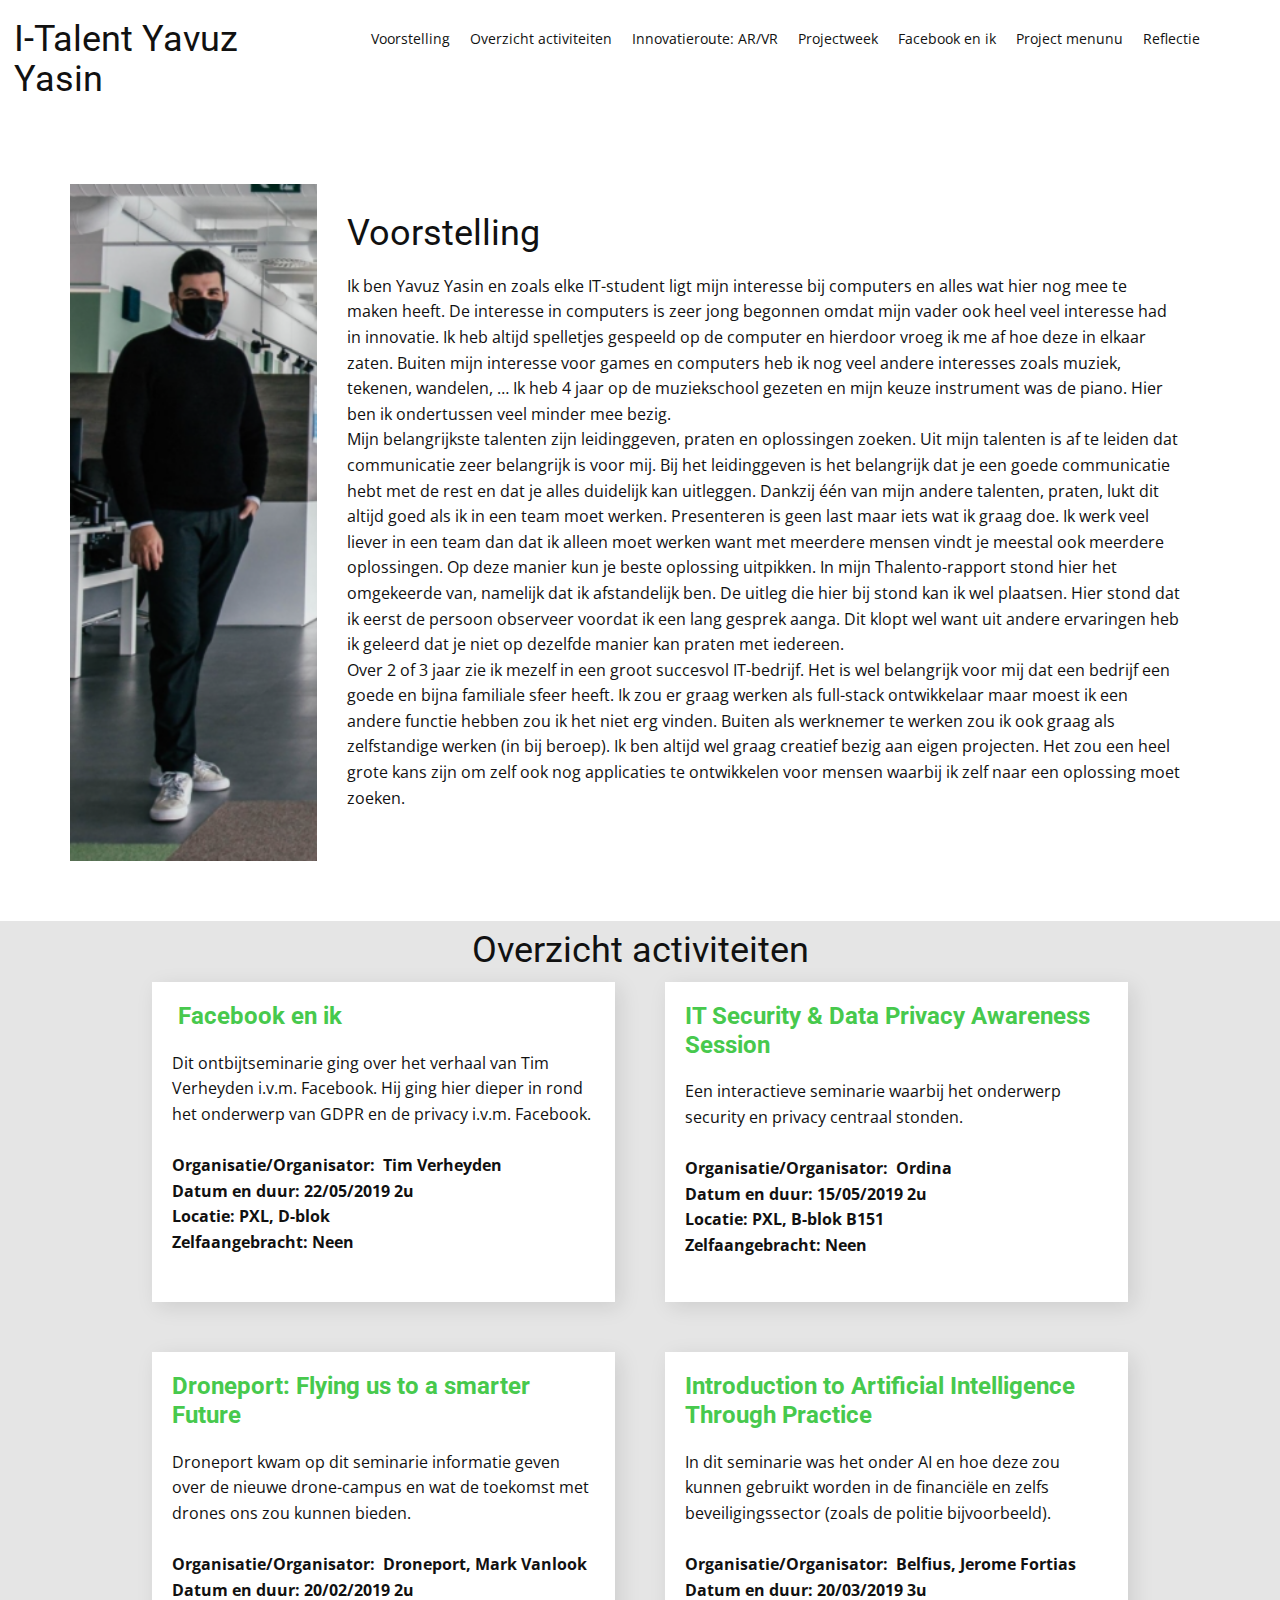
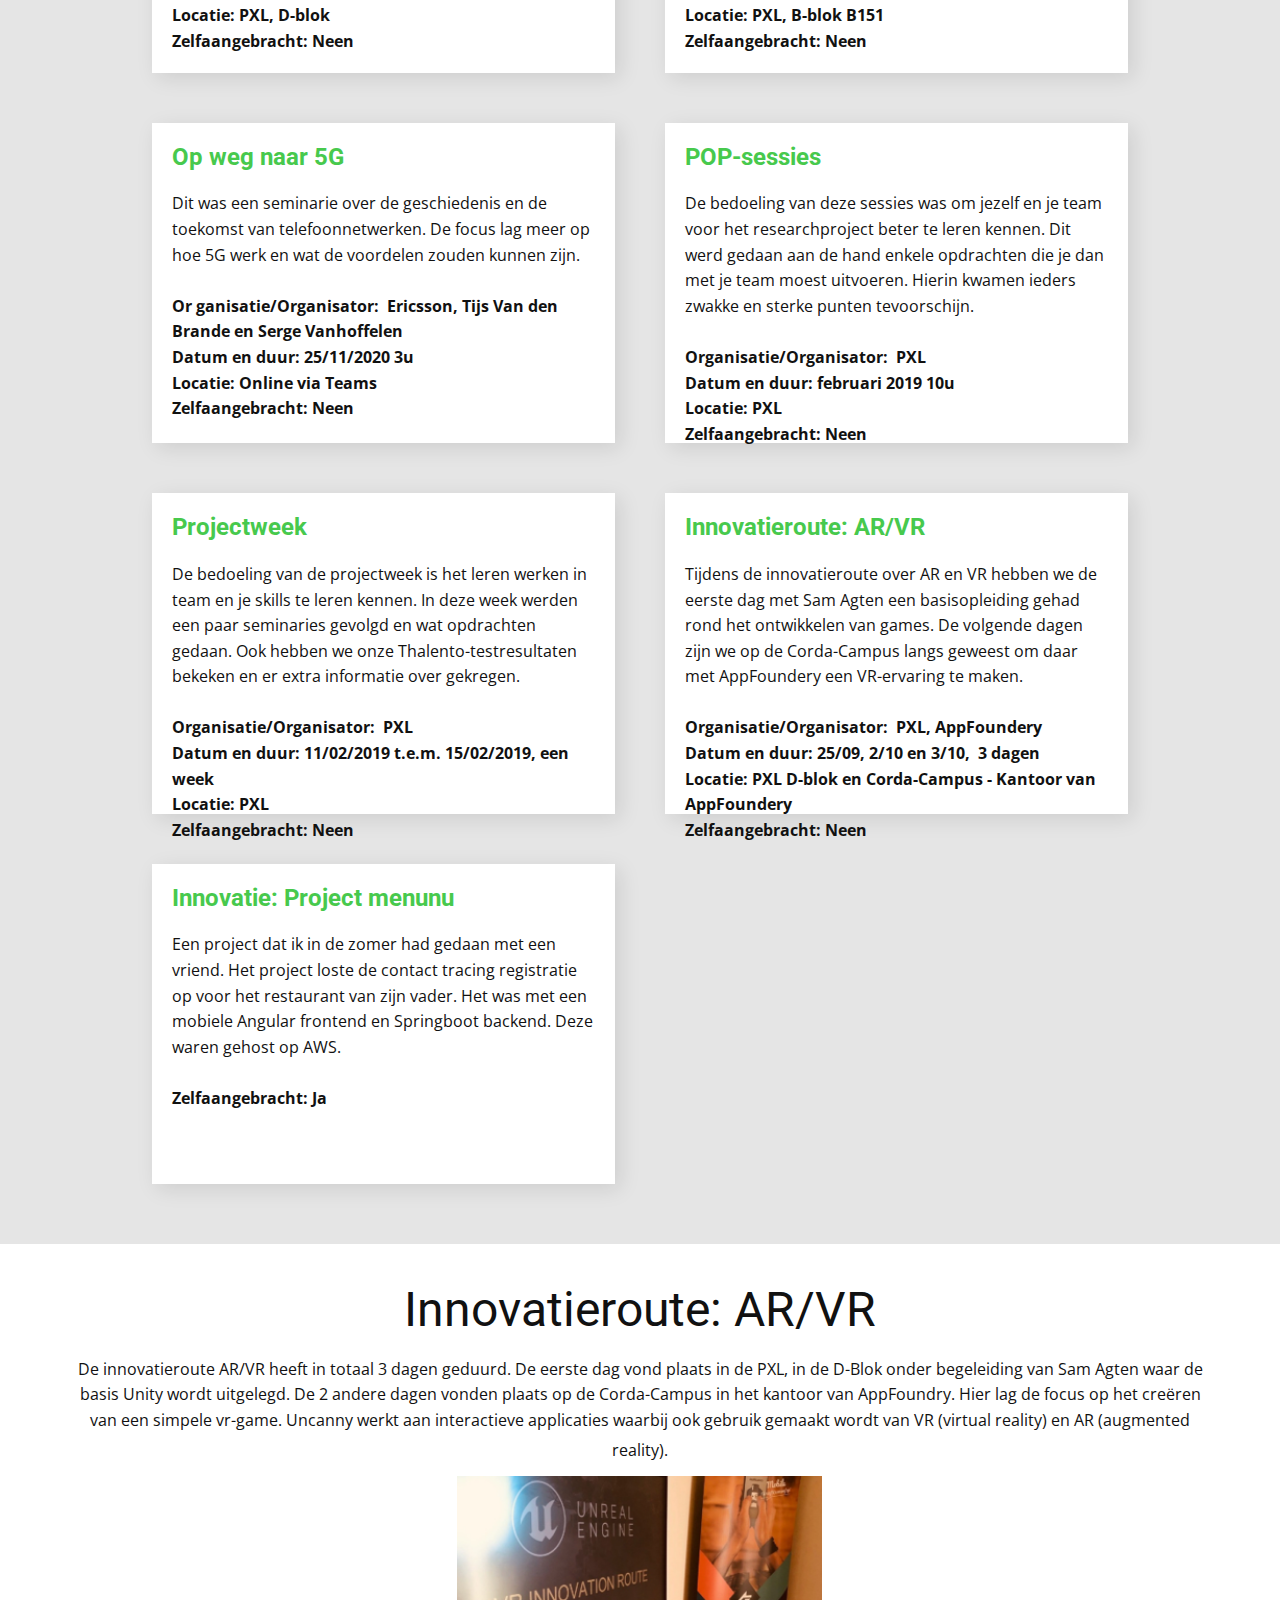
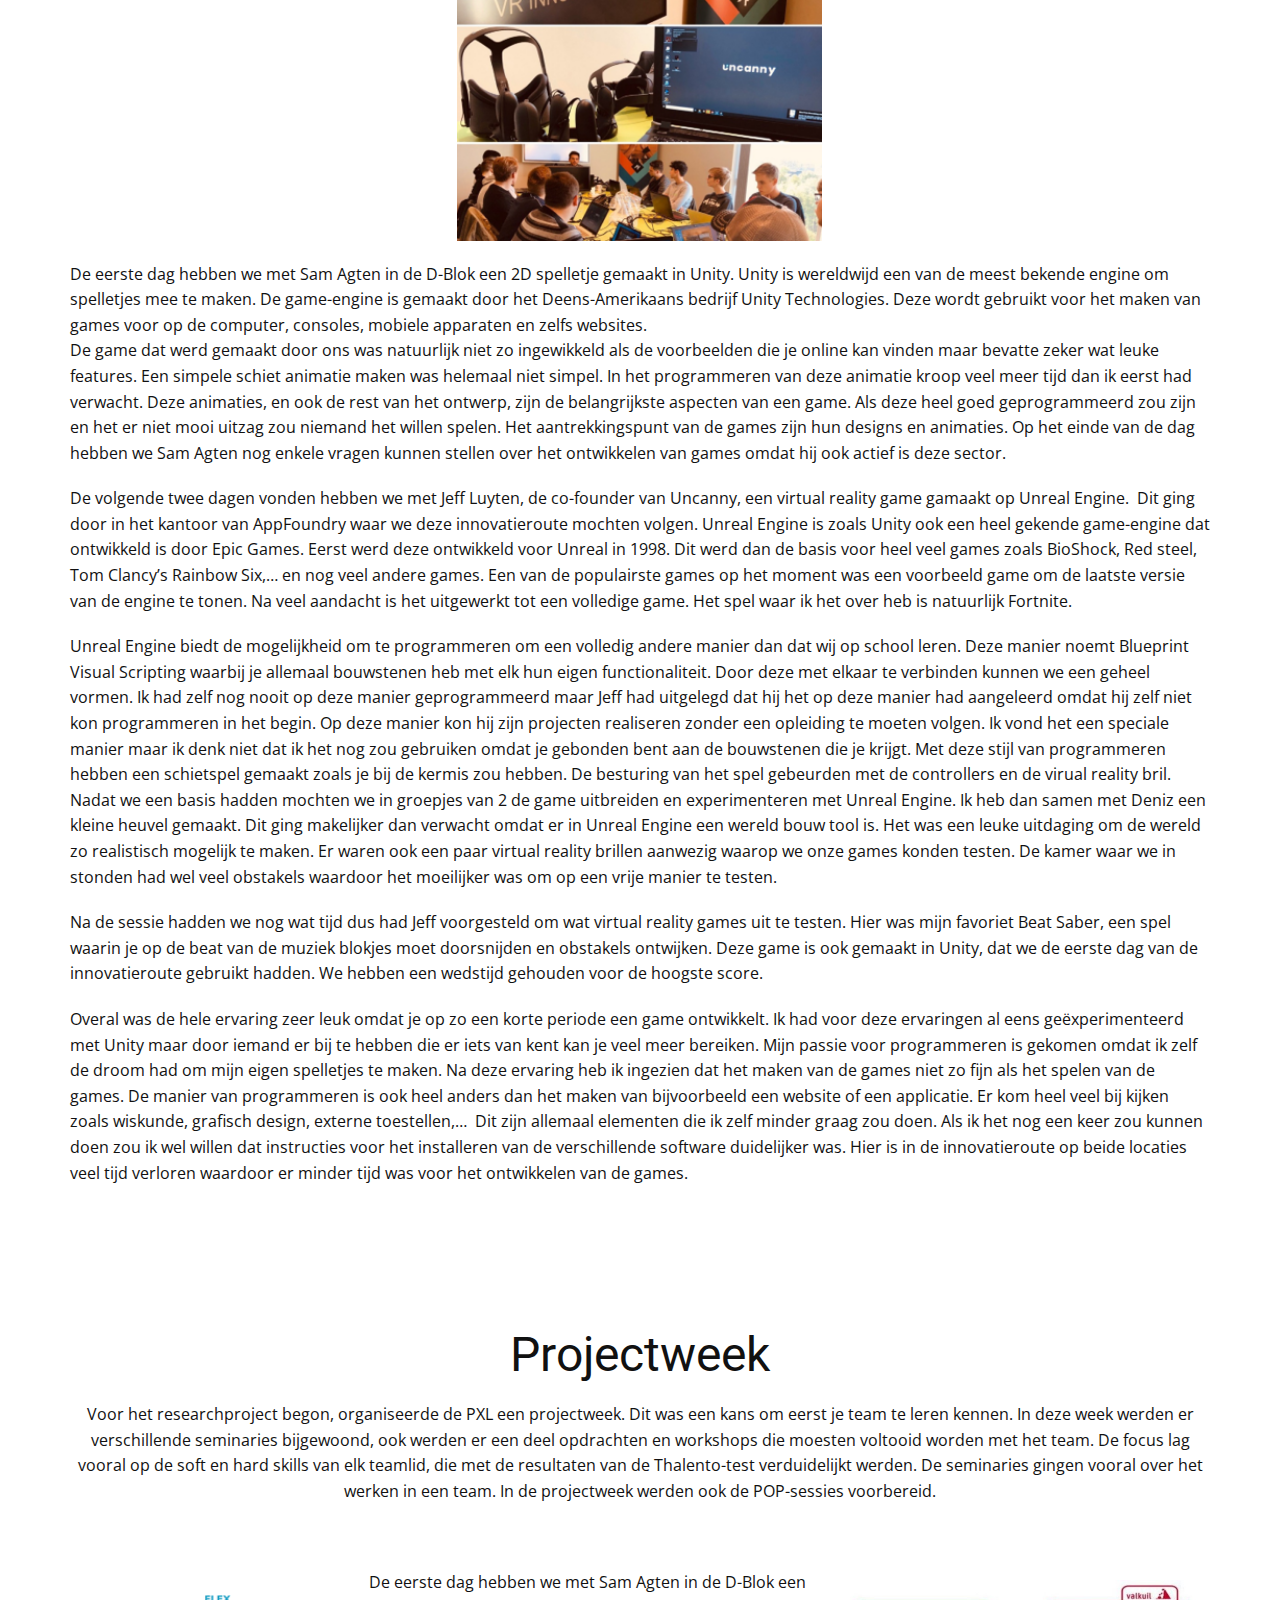
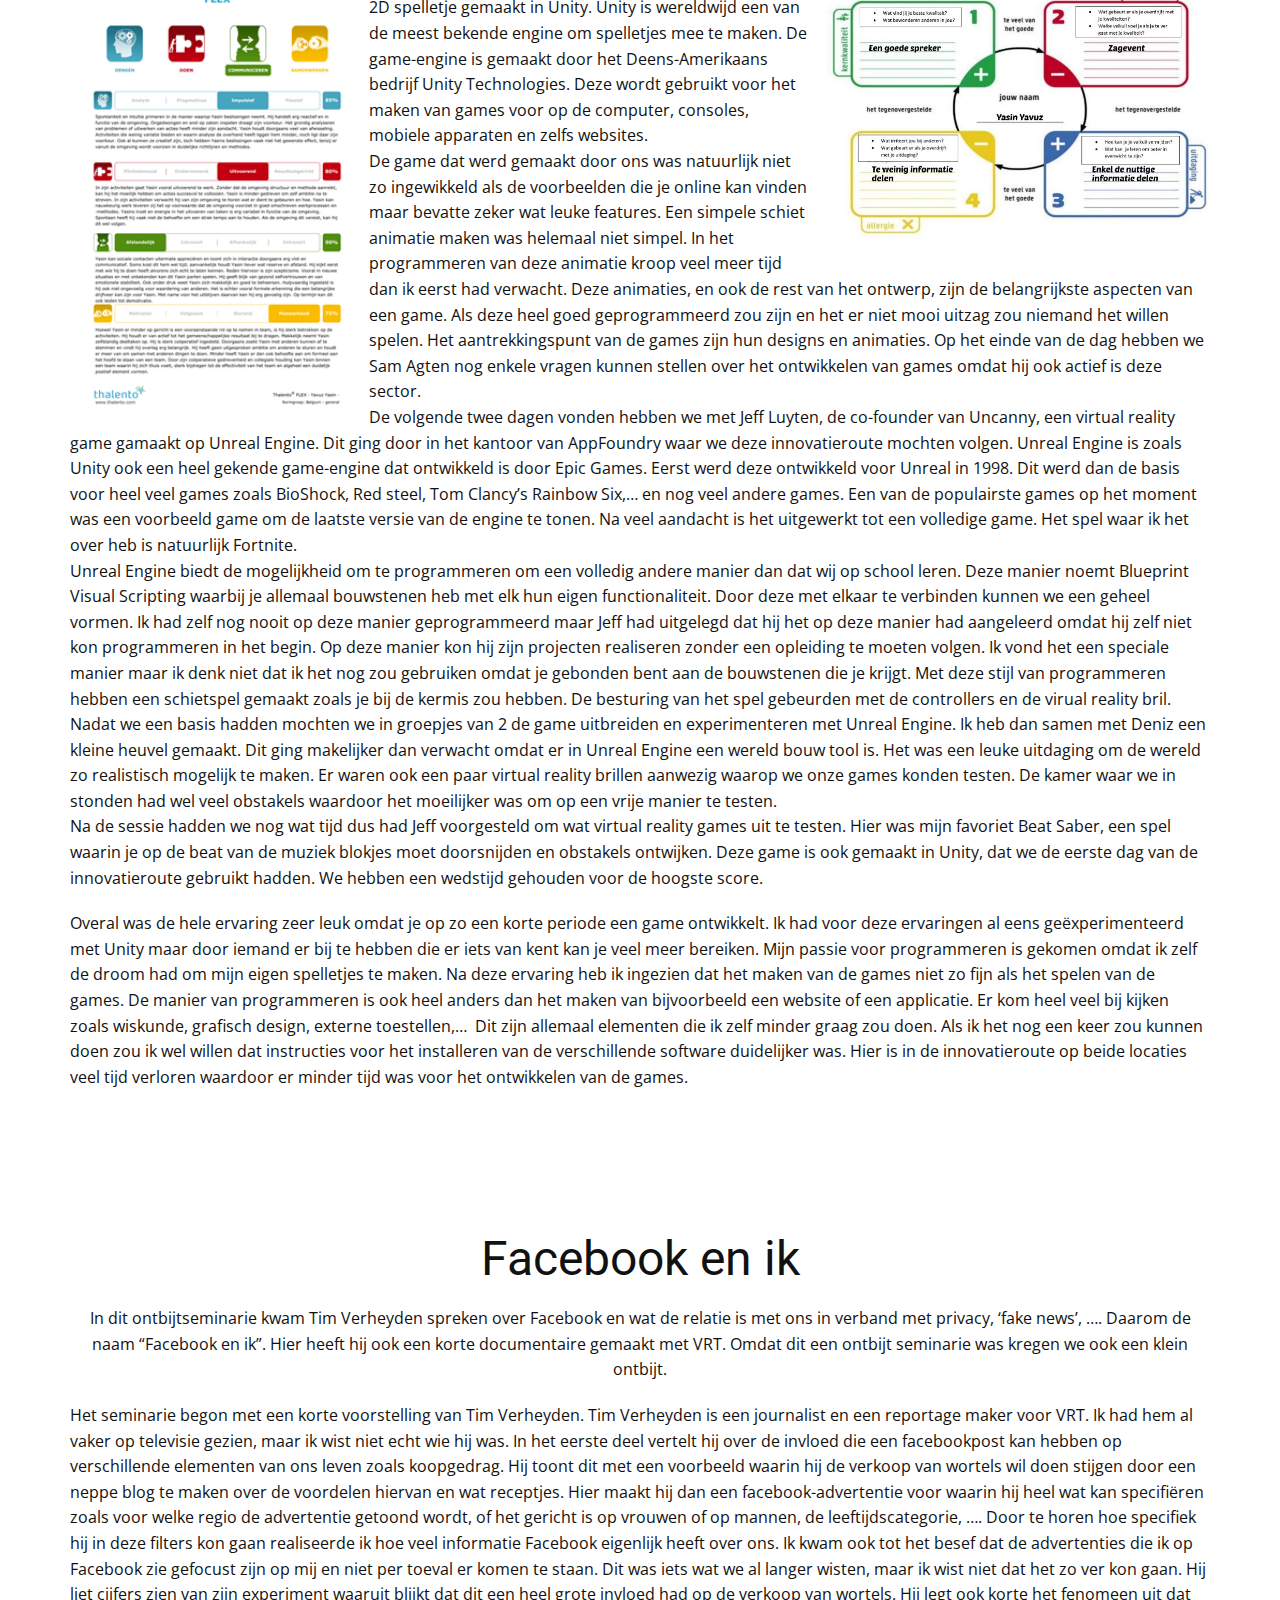
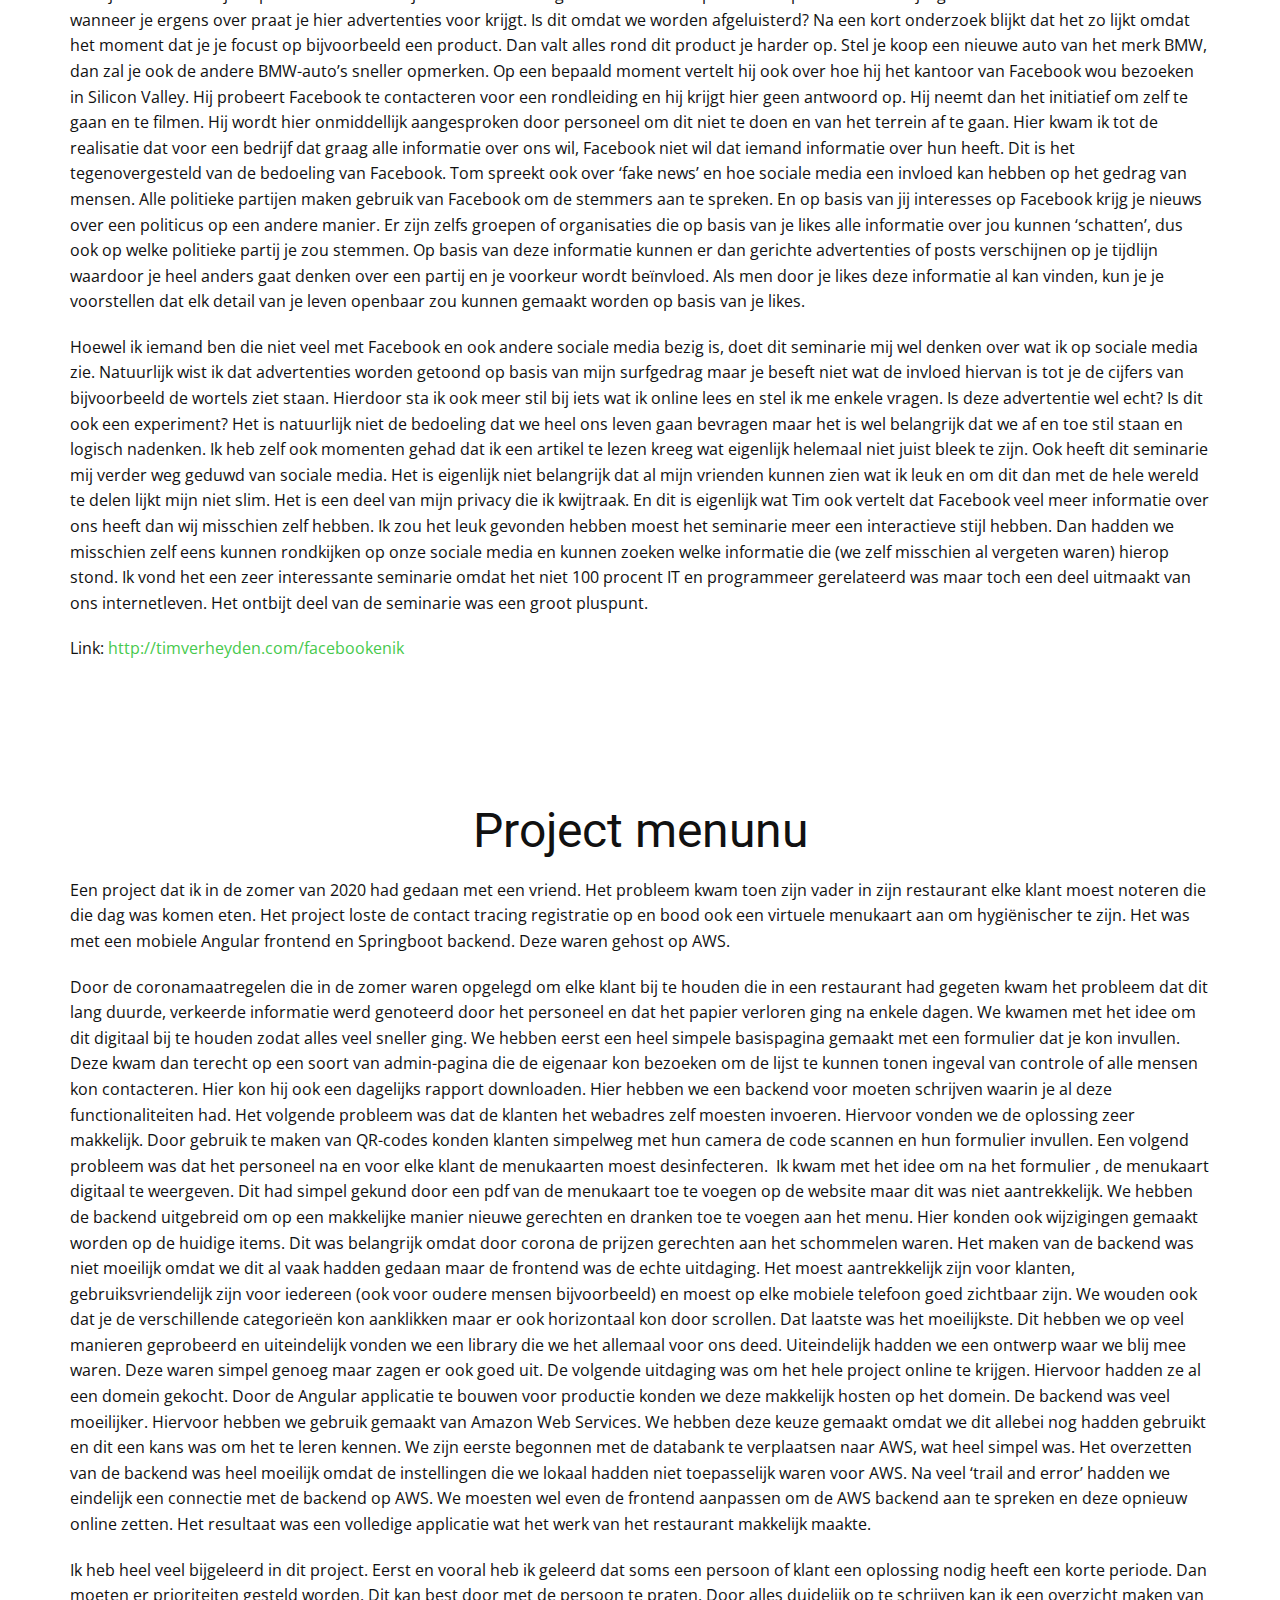
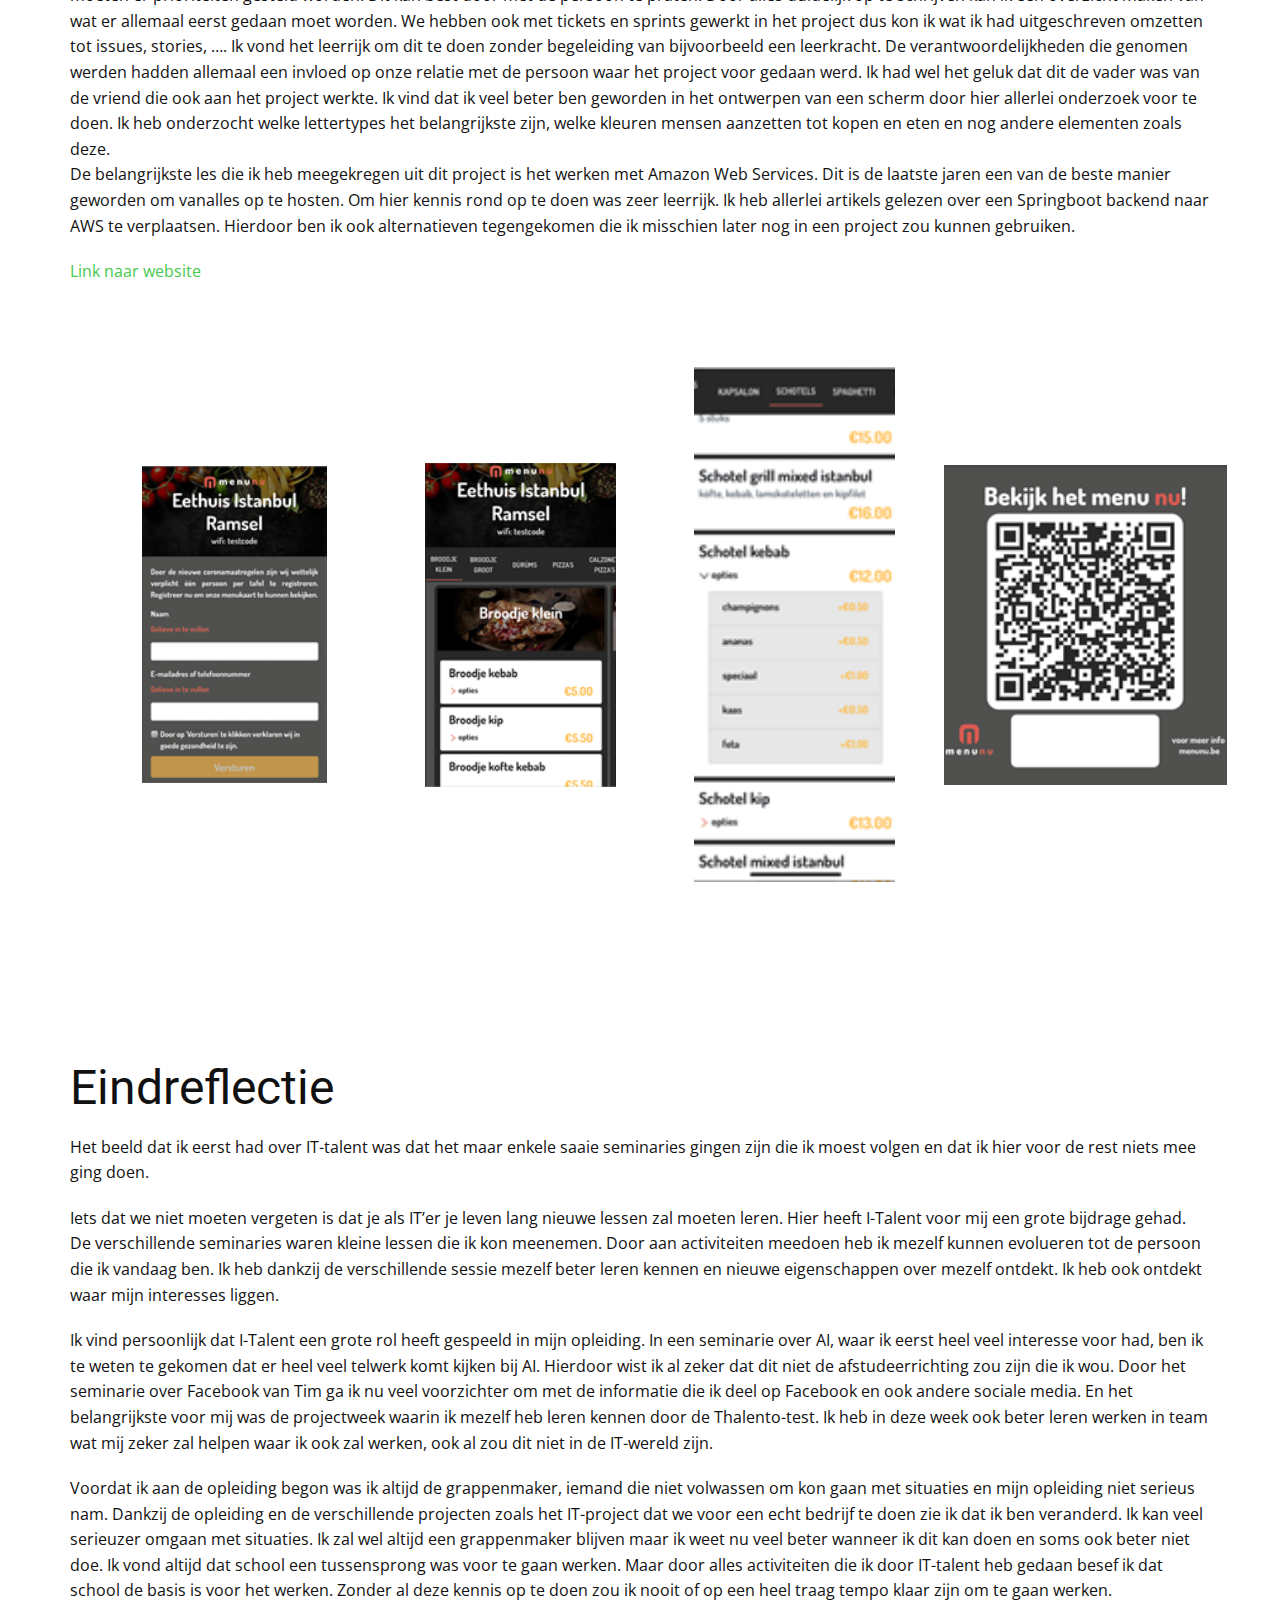
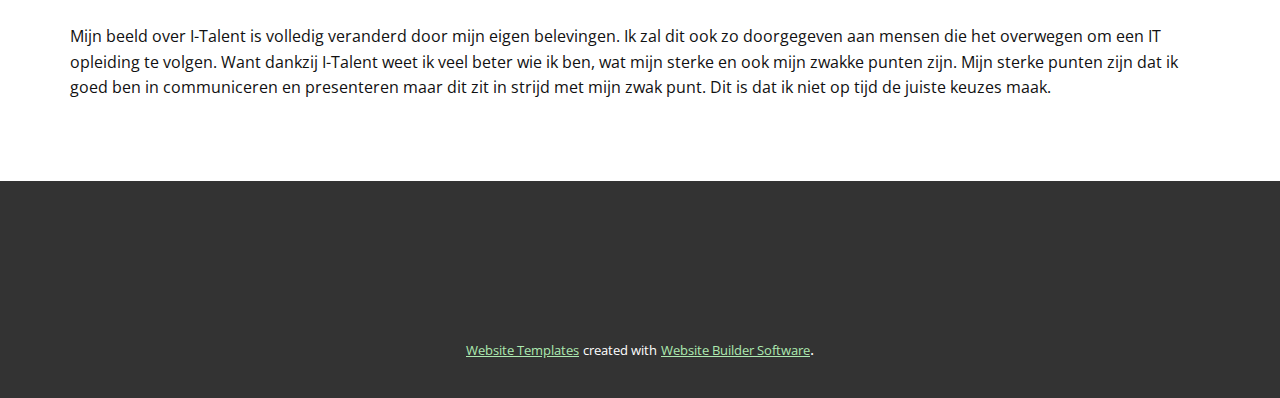
==== index.html @ be305197 "Project transfer" ====
<!DOCTYPE html>
<html style="font-size: 16px;">
  <head>
    <meta name="viewport" content="width=device-width, initial-scale=1.0">
    <meta charset="utf-8">
    <meta name="keywords" content="Voorstelling">
    <meta name="description" content="">
    <meta name="page_type" content="np-template-header-footer-from-plugin">
    <title>Thuis</title>
    <link rel="stylesheet" href="nicepage.css" media="screen">
<link rel="stylesheet" href="Thuis.css" media="screen">
    <script class="u-script" type="text/javascript" src="jquery.js" defer=""></script>
    <script class="u-script" type="text/javascript" src="nicepage.js" defer=""></script>
    <meta name="generator" content="Nicepage 3.13.2, nicepage.com">
    <link id="u-theme-google-font" rel="stylesheet" href="https://fonts.googleapis.com/css?family=Roboto:100,100i,300,300i,400,400i,500,500i,700,700i,900,900i|Open+Sans:300,300i,400,400i,600,600i,700,700i,800,800i">
    
    
    
    
    
    
    
    
    <script type="application/ld+json">{
		"@context": "http://schema.org",
		"@type": "Organization",
		"name": "",
		"url": "index.html"
}</script>
    <meta property="og:title" content="Thuis">
    <meta property="og:type" content="website">
    <meta name="theme-color" content="#47c94d">
    <link rel="canonical" href="index.html">
    <meta property="og:url" content="index.html">
  </head>
  <body data-home-page="Thuis.html" data-home-page-title="Thuis" class="u-body"><header class="u-clearfix u-header u-header" id="sec-ce6e"><div class="u-clearfix u-sheet u-sheet-1">
        <nav class="u-menu u-menu-dropdown u-offcanvas u-menu-1">
          <div class="menu-collapse" style="font-size: 0.875rem; letter-spacing: 0px;">
            <a class="u-button-style u-custom-left-right-menu-spacing u-custom-padding-bottom u-custom-top-bottom-menu-spacing u-nav-link u-text-active-palette-1-base u-text-hover-palette-2-base" href="#">
              <svg><use xmlns:xlink="http://www.w3.org/1999/xlink" xlink:href="#menu-hamburger"></use></svg>
              <svg version="1.1" xmlns="http://www.w3.org/2000/svg" xmlns:xlink="http://www.w3.org/1999/xlink"><defs><symbol id="menu-hamburger" viewBox="0 0 16 16" style="width: 16px; height: 16px;"><rect y="1" width="16" height="2"></rect><rect y="7" width="16" height="2"></rect><rect y="13" width="16" height="2"></rect>
</symbol>
</defs></svg>
            </a>
          </div>
          <div class="u-custom-menu u-nav-container">
            <ul class="u-nav u-unstyled u-nav-1"><li class="u-nav-item"><a class="u-button-style u-nav-link u-text-active-palette-1-base u-text-hover-palette-2-base" href="Thuis.html#sec-dc05" data-page-id="623211131" style="padding: 10px;">Voorstelling</a>
</li><li class="u-nav-item"><a class="u-button-style u-nav-link u-text-active-palette-1-base u-text-hover-palette-2-base" href="Thuis.html#sec-6ef4" data-page-id="623211131" style="padding: 10px;">Overzicht activiteiten</a>
</li><li class="u-nav-item"><a class="u-button-style u-nav-link u-text-active-palette-1-base u-text-hover-palette-2-base" href="Thuis.html#sec-23d0" data-page-id="623211131" style="padding: 10px;">Innovatieroute: AR/VR</a>
</li><li class="u-nav-item"><a class="u-button-style u-nav-link u-text-active-palette-1-base u-text-hover-palette-2-base" href="Thuis.html#sec-419a" data-page-id="623211131" style="padding: 10px;">Projectweek</a>
</li><li class="u-nav-item"><a class="u-button-style u-nav-link u-text-active-palette-1-base u-text-hover-palette-2-base" href="Thuis.html#sec-eb71" data-page-id="623211131" style="padding: 10px;">Facebook en ik</a>
</li><li class="u-nav-item"><a class="u-button-style u-nav-link u-text-active-palette-1-base u-text-hover-palette-2-base" href="Thuis.html#sec-b708" data-page-id="623211131" style="padding: 10px;">Project menunu</a>
</li><li class="u-nav-item"><a class="u-button-style u-nav-link u-text-active-palette-1-base u-text-hover-palette-2-base" href="Thuis.html#sec-99ff" data-page-id="623211131" style="padding: 10px;">Reflectie</a>
</li></ul>
          </div>
          <div class="u-custom-menu u-nav-container-collapse">
            <div class="u-black u-container-style u-inner-container-layout u-opacity u-opacity-95 u-sidenav">
              <div class="u-sidenav-overflow">
                <div class="u-menu-close"></div>
                <ul class="u-align-center u-nav u-popupmenu-items u-unstyled u-nav-2"><li class="u-nav-item"><a class="u-button-style u-nav-link" href="Thuis.html#sec-dc05" data-page-id="623211131" style="padding: 10px 20px;">Voorstelling</a>
</li><li class="u-nav-item"><a class="u-button-style u-nav-link" href="Thuis.html#sec-6ef4" data-page-id="623211131" style="padding: 10px 20px;">Overzicht activiteiten</a>
</li><li class="u-nav-item"><a class="u-button-style u-nav-link" href="Thuis.html#sec-23d0" data-page-id="623211131" style="padding: 10px 20px;">Innovatieroute: AR/VR</a>
</li><li class="u-nav-item"><a class="u-button-style u-nav-link" href="Thuis.html#sec-419a" data-page-id="623211131" style="padding: 10px 20px;">Projectweek</a>
</li><li class="u-nav-item"><a class="u-button-style u-nav-link" href="Thuis.html#sec-eb71" data-page-id="623211131" style="padding: 10px 20px;">Facebook en ik</a>
</li><li class="u-nav-item"><a class="u-button-style u-nav-link" href="Thuis.html#sec-b708" data-page-id="623211131" style="padding: 10px 20px;">Project menunu</a>
</li><li class="u-nav-item"><a class="u-button-style u-nav-link" href="Thuis.html#sec-99ff" data-page-id="623211131" style="padding: 10px 20px;">Reflectie</a>
</li></ul>
              </div>
            </div>
            <div class="u-black u-menu-overlay u-opacity u-opacity-70"></div>
          </div>
        </nav>
        <h2 class="u-text u-text-1">I-Talent Yavuz Yasin</h2>
      </div></header>
    <section class="u-clearfix u-section-1" id="sec-dc05">
      <div class="u-clearfix u-sheet u-sheet-1">
        <div class="u-clearfix u-expanded-width u-layout-wrap u-layout-wrap-1">
          <div class="u-layout">
            <div class="u-layout-row">
              <div class="u-align-left u-container-style u-image u-layout-cell u-size-13 u-image-1" data-image-width="244" data-image-height="521">
                <div class="u-container-layout u-valign-top u-container-layout-1"></div>
              </div>
              <div class="u-container-style u-layout-cell u-size-47 u-layout-cell-2">
                <div class="u-container-layout u-container-layout-2">
                  <h2 class="u-text u-text-default u-text-1">Voorstelling</h2>
                  <p class="u-text u-text-2">Ik ben Yavuz Yasin en zoals elke IT-student
ligt mijn interesse bij computers en alles wat hier nog mee te maken heeft. De
interesse in computers is zeer jong begonnen omdat mijn vader ook heel veel
interesse had in innovatie. Ik heb altijd spelletjes gespeeld op de computer en
hierdoor vroeg ik me af hoe deze in elkaar zaten. Buiten mijn interesse voor
games en computers heb ik nog veel andere interesses zoals muziek, tekenen,
wandelen, … Ik heb 4 jaar op de muziekschool gezeten en mijn keuze instrument
was de piano. Hier ben ik ondertussen veel minder mee bezig.&nbsp;<br>Mijn belangrijkste talenten zijn
leidinggeven, praten en oplossingen zoeken. Uit mijn talenten is af te leiden
dat communicatie zeer belangrijk is voor mij. Bij het leidinggeven is het
belangrijk dat je een goede communicatie hebt met de rest en dat je alles
duidelijk kan uitleggen. Dankzij één van mijn andere talenten, praten, lukt dit
altijd goed als ik in een team moet werken. Presenteren is geen last maar iets
wat ik graag doe. Ik werk veel liever in een team dan dat ik alleen moet werken
want met meerdere mensen vindt je meestal ook meerdere oplossingen. Op deze
manier kun je beste oplossing uitpikken. In mijn Thalento-rapport stond hier
het omgekeerde van, namelijk dat ik afstandelijk ben. De uitleg die hier bij
stond kan ik wel plaatsen. Hier stond dat ik eerst de persoon observeer voordat
ik een lang gesprek aanga. Dit klopt wel want uit andere ervaringen heb ik
geleerd dat je niet op dezelfde manier kan praten met iedereen.&nbsp;<br>Over 2 of 3 jaar zie ik mezelf in een groot
succesvol IT-bedrijf. Het is wel belangrijk voor mij dat een bedrijf een goede
en bijna familiale sfeer heeft. Ik zou er graag werken als full-stack
ontwikkelaar maar moest ik een andere functie hebben zou ik het niet erg
vinden. Buiten als werknemer te werken zou ik ook graag als zelfstandige werken
(in bij beroep). Ik ben altijd wel graag creatief bezig aan eigen projecten.
Het zou een heel grote kans zijn om zelf ook nog applicaties te ontwikkelen
voor mensen waarbij ik zelf naar een oplossing moet zoeken.
                  </p>
                </div>
              </div>
            </div>
          </div>
        </div>
      </div>
    </section>
    <section class="u-align-center u-clearfix u-grey-10 u-section-2" id="sec-6ef4">
      <div class="u-clearfix u-sheet u-sheet-1">
        <h2 class="u-text u-text-default u-text-1">
          <a name="_Toc70757531" class="u-active-none u-border-none u-btn u-button-link u-button-style u-hover-none u-none u-text-body-color u-btn-1">Overzicht activiteiten</a>
        </h2>
        <div class="u-list u-list-1">
          <div class="u-repeater u-repeater-1">
            <div class="u-align-left u-container-style u-list-item u-repeater-item u-white u-list-item-1">
              <div class="u-container-layout u-similar-container u-container-layout-1">
                <h4 class="u-text u-text-default u-text-2">
                  <a name="_Toc70757532" class="u-active-none u-border-none u-btn u-button-style u-hover-none u-none u-text-palette-1-base u-btn-2">&nbsp;<!--[endif]-->Facebook en ik</a>
                </h4>
                <p class="u-text u-text-3">Dit ontbijtseminarie ging over het verhaal
van Tim Verheyden i.v.m. Facebook. Hij ging hier dieper in rond het onderwerp
van GDPR en de privacy i.v.m. Facebook.&nbsp;<br>
                  <br>
                  <span style="font-weight: 700;">Organisatie/Organisator: &nbsp;Tim Verheyden<br>
                  </span>
                  <span style="font-weight: 700;">Datum en duur: 22/05/2019 2u</span>
                  <br>
                  <span style="font-weight: 700;"> Locatie: PXL, D-blok<br> Zelfaangebracht: Neen
                  </span>
                </p>
              </div>
            </div>
            <div class="u-align-left u-container-style u-list-item u-repeater-item u-video-cover u-white u-list-item-2">
              <div class="u-container-layout u-similar-container u-container-layout-2">
                <h4 class="u-text u-text-default u-text-4">
                  <a name="_Toc70757533" class="u-active-none u-border-none u-btn u-button-style u-hover-none u-none u-text-palette-1-base u-btn-3">IT
Security &amp; Data Privacy Awareness Session</a>
                </h4>
                <p class="u-text u-text-5">Een interactieve seminarie waarbij het
onderwerp security en privacy centraal stonden.<br>
                  <br>
                  <span style="font-weight: 700;">Organisatie/Organisator:&nbsp; Ordina<br> Datum en duur: 15/05/2019 2u<br> Locatie: PXL, B-blok B151 <br> Zelfaangebracht: Neen
                  </span>
                </p>
              </div>
            </div>
            <div class="u-align-left u-container-style u-list-item u-repeater-item u-video-cover u-white u-list-item-3">
              <div class="u-container-layout u-similar-container u-container-layout-3">
                <h4 class="u-text u-text-default u-text-6">
                  <a name="_Toc70757534" class="u-active-none u-border-none u-btn u-button-style u-hover-none u-none u-text-palette-1-base u-btn-4">Droneport:
Flying us to a smarter Future</a>
                </h4>
                <p class="u-text u-text-7">Droneport kwam op dit seminarie
informatie geven over de nieuwe drone-campus en wat de toekomst met drones ons
zou kunnen bieden.<br>
                  <br>
                  <span style="font-weight: 700;">Organisatie/Organisator:&nbsp; Droneport, Mark Vanlook<br> Datum en duur: 20/02/2019 2u<br> Locatie: PXL, D-blok<br> Zelfaangebracht: Neen
                  </span>
                </p>
              </div>
            </div>
            <div class="u-align-left u-container-style u-list-item u-repeater-item u-video-cover u-white u-list-item-4">
              <div class="u-container-layout u-similar-container u-container-layout-4">
                <h4 class="u-text u-text-default u-text-8">
                  <a name="_Toc70757535" class="u-active-none u-border-none u-btn u-button-style u-hover-none u-none u-text-palette-1-base u-btn-5">Introduction
to Artificial Intelligence Through Practice</a>
                </h4>
                <p class="u-text u-text-9">In dit seminarie was het onder
AI en hoe deze zou kunnen gebruikt worden in de financiële en zelfs
beveiligingssector (zoals de politie bijvoorbeeld).<br>
                  <br>
                  <span style="font-weight: 700;">Organisatie/Organisator:&nbsp; Belfius, Jerome Fortias<br> Datum en duur: 20/03/2019 3u<br> Locatie: PXL, B-blok B151 <br> Zelfaangebracht: Neen
                  </span>
                </p>
              </div>
            </div>
            <div class="u-align-left u-container-style u-list-item u-repeater-item u-video-cover u-white u-list-item-5">
              <div class="u-container-layout u-similar-container u-container-layout-5">
                <h4 class="u-text u-text-default u-text-10">
                  <a name="_Toc70757536" class="u-active-none u-border-none u-btn u-button-style u-hover-none u-none u-text-palette-1-base u-btn-6">Op weg naar 5G</a>
                </h4>
                <p class="u-text u-text-11">Dit was een seminarie over de geschiedenis
en de toekomst van telefoonnetwerken. De focus lag meer op hoe 5G werk en wat
de voordelen zouden kunnen zijn.<br>
                  <br>
                  <span style="font-weight: 700;">Or</span>
                  <span style="font-weight: 700;">ganisatie/Organisator:&nbsp; Ericsson, Tijs Van den Brande en Serge
Vanhoffelen<br> Datum en duur: 25/11/2020 3u<br> Locatie: Online via Teams <br> Zelfaangebracht: Neen
                  </span>
                </p>
              </div>
            </div>
            <div class="u-align-left u-container-style u-list-item u-repeater-item u-video-cover u-white u-list-item-6">
              <div class="u-container-layout u-similar-container u-container-layout-6">
                <h4 class="u-text u-text-default u-text-12">
                  <a name="_Toc70757537" class="u-active-none u-border-none u-btn u-button-style u-hover-none u-none u-text-palette-1-base u-btn-7">POP-sessies</a>
                </h4>
                <p class="u-text u-text-13">De bedoeling van deze sessies was om jezelf
en je team voor het researchproject beter te leren kennen. Dit werd gedaan aan
de hand enkele opdrachten die je dan met je team moest uitvoeren. Hierin kwamen
ieders zwakke en sterke punten tevoorschijn.&nbsp;<br>
                  <br>
                  <span style="font-weight: 700;">Organisatie/Organisator:&nbsp; PXL<br> Datum en duur: februari 2019 10u<br> Locatie: PXL <br> Zelfaangebracht: Neen
                  </span>
                </p>
              </div>
            </div>
            <div class="u-align-left u-container-style u-list-item u-repeater-item u-video-cover u-white u-list-item-7">
              <div class="u-container-layout u-similar-container u-container-layout-7">
                <h4 class="u-text u-text-default u-text-14">
                  <a name="_Toc70757538" class="u-active-none u-border-none u-btn u-button-style u-hover-none u-none u-text-palette-1-base u-btn-8">Projectweek</a>
                </h4>
                <p class="u-text u-text-15">De bedoeling van de projectweek is het
leren werken in team en je skills te leren kennen. In deze week werden een paar
seminaries gevolgd en wat opdrachten gedaan. Ook hebben we onze
Thalento-testresultaten bekeken en er extra informatie over gekregen.<br>
                  <br>
                  <span style="font-weight: 700;">Organisatie/Organisator: &nbsp;PXL<br> Datum en duur: 11/02/2019 t.e.m. 15/02/2019, een week<br> Locatie: PXL <br> Zelfaangebracht: Neen
                  </span>
                </p>
              </div>
            </div>
            <div class="u-align-left u-container-style u-list-item u-repeater-item u-video-cover u-white u-list-item-8">
              <div class="u-container-layout u-similar-container u-container-layout-8">
                <h4 class="u-text u-text-default u-text-16">
                  <a name="_Toc70757539" class="u-active-none u-border-none u-btn u-button-style u-hover-none u-none u-text-palette-1-base u-btn-9">Innovatieroute: AR/VR</a>
                </h4>
                <p class="u-text u-text-17">Tijdens de innovatieroute over AR en VR
hebben we de eerste dag met Sam Agten een basisopleiding gehad rond het
ontwikkelen van games. De volgende dagen zijn we op de Corda-Campus langs
geweest om daar met AppFoundery een VR-ervaring te maken.<br>
                  <br>
                  <span style="font-weight: 700;">Organisatie/Organisator:&nbsp; PXL, AppFoundery<br> Datum en duur: 25/09, 2/10 en 3/10,&nbsp; 3
dagen<br> Locatie: PXL D-blok en Corda-Campus - Kantoor van AppFoundery<br> Zelfaangebracht: Neen
                  </span>
                </p>
              </div>
            </div>
            <div class="u-align-left u-container-style u-list-item u-repeater-item u-video-cover u-white u-list-item-9">
              <div class="u-container-layout u-similar-container u-container-layout-9">
                <h4 class="u-text u-text-default u-text-18">
                  <a name="_Toc70757539" class="u-active-none u-border-none u-btn u-button-style u-hover-none u-none u-text-palette-1-base u-btn-10">Innovatie: Project menunu&nbsp;&nbsp;</a>
                </h4>
                <p class="u-text u-text-19">Een project dat ik in de zomer had gedaan
met een vriend. Het project loste de contact tracing registratie op voor het
restaurant van zijn vader. Het was met een mobiele Angular frontend en Springboot
backend. Deze waren gehost op AWS.&nbsp;&nbsp;<br>
                  <span style="font-weight: 700;">
                    <br> Zelfaangebracht: Ja
                  </span>
                </p>
              </div>
            </div>
          </div>
        </div>
      </div>
    </section>
    <section class="u-clearfix u-section-3" id="sec-23d0">
      <div class="u-clearfix u-sheet u-valign-middle u-sheet-1">
        <div class="fr-view u-align-left u-clearfix u-rich-text u-text u-text-1">
          <h1 style="text-align: center;">Innovatieroute: AR/VR</h1>
          <p style="text-align: center;">De innovatieroute AR/VR heeft in totaal 3 dagen geduurd. De eerste dag vond plaats in de PXL, in de D-Blok onder begeleiding van Sam Agten waar de basis Unity wordt uitgelegd. De 2 andere dagen vonden plaats op de Corda-Campus in het kantoor van AppFoundry. Hier lag de focus op het creëren van een simpele vr-game. Uncanny werkt aan interactieve applicaties waarbij ook gebruik gemaakt wordt van VR (virtual reality) en AR (augmented reality).<span style="line-height: 2.0;">
              <img src="images/wdwdwdwdw.PNG" align="center" style="width: 366px;" class="fr-dib fr-fic" width="351">
            </span>
          </p>
          <p>De eerste dag hebben we met Sam Agten in de D-Blok een 2D spelletje gemaakt in Unity. Unity is wereldwijd een van de meest bekende engine om spelletjes mee te maken. De game-engine is gemaakt door het Deens-Amerikaans bedrijf Unity Technologies. Deze wordt gebruikt voor het maken van games voor op de computer, consoles, mobiele apparaten en zelfs websites.<br>De game dat werd gemaakt door ons was natuurlijk niet zo ingewikkeld als de voorbeelden die je online kan vinden maar bevatte zeker wat leuke features. Een simpele schiet animatie maken was helemaal niet simpel. In het programmeren van deze animatie kroop veel meer tijd dan ik eerst had verwacht. Deze animaties, en ook de rest van het ontwerp, zijn de belangrijkste aspecten van een game. Als deze heel goed geprogrammeerd zou zijn en het er niet mooi uitzag zou niemand het willen spelen. Het aantrekkingspunt van de games zijn hun designs en animaties. Op het einde van de dag hebben we Sam Agten nog enkele vragen kunnen stellen over het ontwikkelen van games omdat hij ook actief is deze sector.
          </p>
          <p>De volgende twee dagen vonden hebben we met Jeff Luyten, de co-founder van Uncanny, een virtual reality game gamaakt op Unreal Engine. &nbsp;Dit ging door in het kantoor van AppFoundry waar we deze innovatieroute mochten volgen. Unreal Engine is zoals Unity ook een heel gekende game-engine dat ontwikkeld is door Epic Games. Eerst werd deze ontwikkeld voor Unreal in 1998. Dit werd dan de basis voor heel veel games zoals BioShock, Red steel, Tom Clancy’s Rainbow Six,… en nog veel andere games. Een van de populairste games op het moment was een voorbeeld game om de laatste versie van de engine te tonen. Na veel aandacht is het uitgewerkt tot een volledige game. Het spel waar ik het over heb is natuurlijk Fortnite.</p>
          <p>Unreal Engine biedt de mogelijkheid om te programmeren om een volledig andere manier dan dat wij op school leren. Deze manier noemt Blueprint Visual Scripting waarbij je allemaal bouwstenen heb met elk hun eigen functionaliteit. Door deze met elkaar te verbinden kunnen we een geheel vormen. Ik had zelf nog nooit op deze manier geprogrammeerd maar Jeff had uitgelegd dat hij het op deze manier had aangeleerd omdat hij zelf niet kon programmeren in het begin. Op deze manier kon hij zijn projecten realiseren zonder een opleiding te moeten volgen. Ik vond het een speciale manier maar ik denk niet dat ik het nog zou gebruiken omdat je gebonden bent aan de bouwstenen die je krijgt. Met deze stijl van programmeren hebben een schietspel gemaakt zoals je bij de kermis zou hebben. De besturing van het spel gebeurden met de controllers en de virual reality bril. Nadat we een basis hadden mochten we in groepjes van 2 de game uitbreiden en experimenteren met Unreal Engine. Ik heb dan samen met Deniz een kleine heuvel gemaakt. Dit ging makelijker dan verwacht omdat er in Unreal Engine een wereld bouw tool is. Het was een leuke uitdaging om de wereld zo realistisch mogelijk te maken. Er waren ook een paar virtual reality brillen aanwezig waarop we onze games konden testen. De kamer waar we in stonden had wel veel obstakels waardoor het moeilijker was om op een vrije manier te testen.</p>
          <p>Na de sessie hadden we nog wat tijd dus had Jeff voorgesteld om wat virtual reality games uit te testen. Hier was mijn favoriet Beat Saber, een spel waarin je op de beat van de muziek blokjes moet doorsnijden en obstakels ontwijken. Deze game is ook gemaakt in Unity, dat we de eerste dag van de innovatieroute gebruikt hadden. We hebben een wedstijd gehouden voor de hoogste score.</p>
          <p>Overal was de hele ervaring zeer leuk omdat je op zo een korte periode een game ontwikkelt. Ik had voor deze ervaringen al eens geëxperimenteerd met Unity maar door iemand er bij te hebben die er iets van kent kan je veel meer bereiken. Mijn passie voor programmeren is gekomen omdat ik zelf de droom had om mijn eigen spelletjes te maken. Na deze ervaring heb ik ingezien dat het maken van de games niet zo fijn als het spelen van de games. De manier van programmeren is ook heel anders dan het maken van bijvoorbeeld een website of een applicatie. Er kom heel veel bij kijken zoals wiskunde, grafisch design, externe toestellen,… &nbsp;Dit zijn allemaal elementen die ik zelf minder graag zou doen. Als ik het nog een keer zou kunnen doen zou ik wel willen dat instructies voor het installeren van de verschillende software duidelijker was. Hier is in de innovatieroute op beide locaties veel tijd verloren waardoor er minder tijd was voor het ontwikkelen van de games.</p>
          <p style="text-align: center;">
            <span style="line-height: 2.0;">&nbsp;</span>
          </p>
        </div>
      </div>
    </section>
    <section class="u-clearfix u-section-4" id="sec-419a">
      <div class="u-clearfix u-sheet u-valign-middle u-sheet-1">
        <div class="fr-view u-align-left u-clearfix u-rich-text u-text u-text-1">
          <h1 style="text-align: center;">Projectweek</h1>
          <p style="text-align: center;">Voor het researchproject begon, organiseerde de PXL een projectweek. Dit was een kans om eerst je team te leren kennen. In deze week werden er verschillende seminaries bijgewoond, ook werden er een deel opdrachten en workshops die moesten voltooid worden met het team. De focus lag vooral op de soft en hard skills van elk teamlid, die met de resultaten van de Thalento-test verduidelijkt werden. De seminaries gingen vooral over het werken in een team. In de projectweek werden ook de POP-sessies voorbereid.</p>
          <p style="text-align: center;">
            <br>
          </p>
          <p style="text-align: center;">
            <span style="line-height: 2.0;">
              <img src="images/2.png" style="width: 284px;" class="fr-dii fr-fic fr-fil">
              <img src="images/3.jpeg" style="width: 384px;" class="fr-dii fr-fic fr-fir">
            </span>
          </p>
          <p>De eerste dag hebben we met Sam Agten in de D-Blok een 2D spelletje gemaakt in Unity. Unity is wereldwijd een van de meest bekende engine om spelletjes mee te maken. De game-engine is gemaakt door het Deens-Amerikaans bedrijf Unity Technologies. Deze wordt gebruikt voor het maken van games voor op de computer, consoles, mobiele apparaten en zelfs websites.<br>De game dat werd gemaakt door ons was natuurlijk niet zo ingewikkeld als de voorbeelden die je online kan vinden maar bevatte zeker wat leuke features. Een simpele schiet animatie maken was helemaal niet simpel. In het programmeren van deze animatie kroop veel meer tijd dan ik eerst had verwacht. Deze animaties, en ook de rest van het ontwerp, zijn de belangrijkste aspecten van een game. Als deze heel goed geprogrammeerd zou zijn en het er niet mooi uitzag zou niemand het willen spelen. Het aantrekkingspunt van de games zijn hun designs en animaties. Op het einde van de dag hebben we Sam Agten nog enkele vragen kunnen stellen over het ontwikkelen van games omdat hij ook actief is deze sector.<br>De volgende twee dagen vonden hebben we met Jeff Luyten, de co-founder van Uncanny, een virtual reality game gamaakt op Unreal Engine. Dit ging door in het kantoor van AppFoundry waar we deze innovatieroute mochten volgen. Unreal Engine is zoals Unity ook een heel gekende game-engine dat ontwikkeld is door Epic Games. Eerst werd deze ontwikkeld voor Unreal in 1998. Dit werd dan de basis voor heel veel games zoals BioShock, Red steel, Tom Clancy’s Rainbow Six,… en nog veel andere games. Een van de populairste games op het moment was een voorbeeld game om de laatste versie van de engine te tonen. Na veel aandacht is het uitgewerkt tot een volledige game. Het spel waar ik het over heb is natuurlijk Fortnite.<br>Unreal Engine biedt de mogelijkheid om te programmeren om een volledig andere manier dan dat wij op school leren. Deze manier noemt Blueprint Visual Scripting waarbij je allemaal bouwstenen heb met elk hun eigen functionaliteit. Door deze met elkaar te verbinden kunnen we een geheel vormen. Ik had zelf nog nooit op deze manier geprogrammeerd maar Jeff had uitgelegd dat hij het op deze manier had aangeleerd omdat hij zelf niet kon programmeren in het begin. Op deze manier kon hij zijn projecten realiseren zonder een opleiding te moeten volgen. Ik vond het een speciale manier maar ik denk niet dat ik het nog zou gebruiken omdat je gebonden bent aan de bouwstenen die je krijgt. Met deze stijl van programmeren hebben een schietspel gemaakt zoals je bij de kermis zou hebben. De besturing van het spel gebeurden met de controllers en de virual reality bril. Nadat we een basis hadden mochten we in groepjes van 2 de game uitbreiden en experimenteren met Unreal Engine. Ik heb dan samen met Deniz een kleine heuvel gemaakt. Dit ging makelijker dan verwacht omdat er in Unreal Engine een wereld bouw tool is. Het was een leuke uitdaging om de wereld zo realistisch mogelijk te maken. Er waren ook een paar virtual reality brillen aanwezig waarop we onze games konden testen. De kamer waar we in stonden had wel veel obstakels waardoor het moeilijker was om op een vrije manier te testen.<br>Na de sessie hadden we nog wat tijd dus had Jeff voorgesteld om wat virtual reality games uit te testen. Hier was mijn favoriet Beat Saber, een spel waarin je op de beat van de muziek blokjes moet doorsnijden en obstakels ontwijken. Deze game is ook gemaakt in Unity, dat we de eerste dag van de innovatieroute gebruikt hadden. We hebben een wedstijd gehouden voor de hoogste score.
          </p>
          <p>Overal was de hele ervaring zeer leuk omdat je op zo een korte periode een game ontwikkelt. Ik had voor deze ervaringen al eens geëxperimenteerd met Unity maar door iemand er bij te hebben die er iets van kent kan je veel meer bereiken. Mijn passie voor programmeren is gekomen omdat ik zelf de droom had om mijn eigen spelletjes te maken. Na deze ervaring heb ik ingezien dat het maken van de games niet zo fijn als het spelen van de games. De manier van programmeren is ook heel anders dan het maken van bijvoorbeeld een website of een applicatie. Er kom heel veel bij kijken zoals wiskunde, grafisch design, externe toestellen,… &nbsp;Dit zijn allemaal elementen die ik zelf minder graag zou doen. Als ik het nog een keer zou kunnen doen zou ik wel willen dat instructies voor het installeren van de verschillende software duidelijker was. Hier is in de innovatieroute op beide locaties veel tijd verloren waardoor er minder tijd was voor het ontwikkelen van de games.</p>
          <p style="text-align: center;">
            <span style="line-height: 2.0;">&nbsp;</span>
          </p>
        </div>
      </div>
    </section>
    <section class="u-clearfix u-section-5" id="sec-eb71">
      <div class="u-clearfix u-sheet u-valign-middle u-sheet-1">
        <div class="fr-view u-align-left u-clearfix u-rich-text u-text u-text-1">
          <h1 style="text-align: center;">Facebook en ik</h1>
          <p style="text-align: center;">In dit ontbijtseminarie kwam Tim Verheyden spreken over Facebook en wat de relatie is met ons in verband met privacy, ‘fake news’, …. Daarom de naam “Facebook en ik”. Hier heeft hij ook een korte documentaire gemaakt met VRT. Omdat dit een ontbijt seminarie was kregen we ook een klein ontbijt.</p>
          <p>Het seminarie begon met een korte voorstelling van Tim Verheyden. Tim Verheyden is een journalist en een reportage maker voor VRT. Ik had hem al vaker op televisie gezien, maar ik wist niet echt wie hij was. In het eerste deel vertelt hij over de invloed die een facebookpost kan hebben op verschillende elementen van ons leven zoals koopgedrag. Hij toont dit met een voorbeeld waarin hij de verkoop van wortels wil doen stijgen door een neppe blog te maken over de voordelen hiervan en wat receptjes. Hier maakt hij dan een facebook-advertentie voor waarin hij heel wat kan specifiëren zoals voor welke regio de advertentie getoond wordt, of het gericht is op vrouwen of op mannen, de leeftijdscategorie, …. Door te horen hoe specifiek hij in deze filters kon gaan realiseerde ik hoe veel informatie Facebook eigenlijk heeft over ons. Ik kwam ook tot het besef dat de advertenties die ik op Facebook zie gefocust zijn op mij en niet per toeval er komen te staan. Dit was iets wat we al langer wisten, maar ik wist niet dat het zo ver kon gaan. Hij liet cijfers zien van zijn experiment waaruit blijkt dat dit een heel grote invloed had op de verkoop van wortels. Hij legt ook korte het fenomeen uit dat wanneer je ergens over praat je hier advertenties voor krijgt. Is dit omdat we worden afgeluisterd? Na een kort onderzoek blijkt dat het zo lijkt omdat het moment dat je je focust op bijvoorbeeld een product. Dan valt alles rond dit product je harder op. Stel je koop een nieuwe auto van het merk BMW, dan zal je ook de andere BMW-auto’s sneller opmerken. Op een bepaald moment vertelt hij ook over hoe hij het kantoor van Facebook wou bezoeken in Silicon Valley. Hij probeert Facebook te contacteren voor een rondleiding en hij krijgt hier geen antwoord op. Hij neemt dan het initiatief om zelf te gaan en te filmen. Hij wordt hier onmiddellijk aangesproken door personeel om dit niet te doen en van het terrein af te gaan. Hier kwam ik tot de realisatie dat voor een bedrijf dat graag alle informatie over ons wil, Facebook niet wil dat iemand informatie over hun heeft. Dit is het tegenovergesteld van de bedoeling van Facebook. Tom spreekt ook over ‘fake news’ en hoe sociale media een invloed kan hebben op het gedrag van mensen. Alle politieke partijen maken gebruik van Facebook om de stemmers aan te spreken. En op basis van jij interesses op Facebook krijg je nieuws over een politicus op een andere manier. Er zijn zelfs groepen of organisaties die op basis van je likes alle informatie over jou kunnen ‘schatten’, dus ook op welke politieke partij je zou stemmen. Op basis van deze informatie kunnen er dan gerichte advertenties of posts verschijnen op je tijdlijn waardoor je heel anders gaat denken over een partij en je voorkeur wordt beïnvloed. Als men door je likes deze informatie al kan vinden, kun je je voorstellen dat elk detail van je leven openbaar zou kunnen gemaakt worden op basis van je likes.</p>
          <p>Hoewel ik iemand ben die niet veel met Facebook en ook andere sociale media bezig is, doet dit seminarie mij wel denken over wat ik op sociale media zie. Natuurlijk wist ik dat advertenties worden getoond op basis van mijn surfgedrag maar je beseft niet wat de invloed hiervan is tot je de cijfers van bijvoorbeeld de wortels ziet staan. Hierdoor sta ik ook meer stil bij iets wat ik online lees en stel ik me enkele vragen. Is deze advertentie wel echt? Is dit ook een experiment? Het is natuurlijk niet de bedoeling dat we heel ons leven gaan bevragen maar het is wel belangrijk dat we af en toe stil staan en logisch nadenken. Ik heb zelf ook momenten gehad dat ik een artikel te lezen kreeg wat eigenlijk helemaal niet juist bleek te zijn. Ook heeft dit seminarie mij verder weg geduwd van sociale media. Het is eigenlijk niet belangrijk dat al mijn vrienden kunnen zien wat ik leuk en om dit dan met de hele wereld te delen lijkt mijn niet slim. Het is een deel van mijn privacy die ik kwijtraak. En dit is eigenlijk wat Tim ook vertelt dat Facebook veel meer informatie over ons heeft dan wij misschien zelf hebben. Ik zou het leuk gevonden hebben moest het seminarie meer een interactieve stijl hebben. Dan hadden we misschien zelf eens kunnen rondkijken op onze sociale media en kunnen zoeken welke informatie die (we zelf misschien al vergeten waren) hierop stond. Ik vond het een zeer interessante seminarie omdat het niet 100 procent IT en programmeer gerelateerd was maar toch een deel uitmaakt van ons internetleven. Het ontbijt deel van de seminarie was een groot pluspunt.</p>
          <p>Link: <a class="u-active-none u-border-none u-btn u-button-style u-hover-none u-none u-text-palette-1-base u-btn-1" href="http://timverheyden.com/facebookenik">http://timverheyden.com/facebookenik</a>
          </p>
          <p style="text-align: center;">
            <span style="line-height: 2.0;">&nbsp;</span>
          </p>
        </div>
      </div>
    </section>
    <section class="u-clearfix u-section-6" id="sec-b708">
      <div class="u-clearfix u-sheet u-sheet-1">
        <div class="fr-view u-align-left u-clearfix u-rich-text u-text u-text-1">
          <h1 style="text-align: center;">Project menunu</h1>
          <p>Een project dat ik in de zomer van 2020 had gedaan met een vriend. Het probleem kwam toen zijn vader in zijn restaurant elke klant moest noteren die die dag was komen eten. Het project loste de contact tracing registratie op en bood ook een virtuele menukaart aan om hygiënischer te zijn. Het was met een mobiele Angular frontend en Springboot backend. Deze waren gehost op AWS.</p>
          <p>Door de coronamaatregelen die in de zomer waren opgelegd om elke klant bij te houden die in een restaurant had gegeten kwam het probleem dat dit lang duurde, verkeerde informatie werd genoteerd door het personeel en dat het papier verloren ging na enkele dagen. We kwamen met het idee om dit digitaal bij te houden zodat alles veel sneller ging. We hebben eerst een heel simpele basispagina gemaakt met een formulier dat je kon invullen. Deze kwam dan terecht op een soort van admin-pagina die de eigenaar kon bezoeken om de lijst te kunnen tonen ingeval van controle of alle mensen kon contacteren. Hier kon hij ook een dagelijks rapport downloaden. Hier hebben we een backend voor moeten schrijven waarin je al deze functionaliteiten had. Het volgende probleem was dat de klanten het webadres zelf moesten invoeren. Hiervoor vonden we de oplossing zeer makkelijk. Door gebruik te maken van QR-codes konden klanten simpelweg met hun camera de code scannen en hun formulier invullen. Een volgend probleem was dat het personeel na en voor elke klant de menukaarten moest desinfecteren. &nbsp;Ik kwam met het idee om na het formulier , de menukaart digitaal te weergeven. Dit had simpel gekund door een pdf van de menukaart toe te voegen op de website maar dit was niet aantrekkelijk. We hebben de backend uitgebreid om op een makkelijke manier nieuwe gerechten en dranken toe te voegen aan het menu. Hier konden ook wijzigingen gemaakt worden op de huidige items. Dit was belangrijk omdat door corona de prijzen gerechten aan het schommelen waren. Het maken van de backend was niet moeilijk omdat we dit al vaak hadden gedaan maar de frontend was de echte uitdaging. Het moest aantrekkelijk zijn voor klanten, gebruiksvriendelijk zijn voor iedereen (ook voor oudere mensen bijvoorbeeld) en moest op elke mobiele telefoon goed zichtbaar zijn. We wouden ook dat je de verschillende categorieën kon aanklikken maar er ook horizontaal kon door scrollen. Dat laatste was het moeilijkste. Dit hebben we op veel manieren geprobeerd en uiteindelijk vonden we een library die we het allemaal voor ons deed. Uiteindelijk hadden we een ontwerp waar we blij mee waren. Deze waren simpel genoeg maar zagen er ook goed uit. De volgende uitdaging was om het hele project online te krijgen. Hiervoor hadden ze al een domein gekocht. Door de Angular applicatie te bouwen voor productie konden we deze makkelijk hosten op het domein. De backend was veel moeilijker. Hiervoor hebben we gebruik gemaakt van Amazon Web Services. We hebben deze keuze gemaakt omdat we dit allebei nog hadden gebruikt en dit een kans was om het te leren kennen. We zijn eerste begonnen met de databank te verplaatsen naar AWS, wat heel simpel was. Het overzetten van de backend was heel moeilijk omdat de instellingen die we lokaal hadden niet toepasselijk waren voor AWS. Na veel ‘trail and error’ hadden we eindelijk een connectie met de backend op AWS. We moesten wel even de frontend aanpassen om de AWS backend aan te spreken en deze opnieuw online zetten. Het resultaat was een volledige applicatie wat het werk van het restaurant makkelijk maakte.</p>
          <p>Ik heb heel veel bijgeleerd in dit project. Eerst en vooral heb ik geleerd dat soms een persoon of klant een oplossing nodig heeft een korte periode. Dan moeten er prioriteiten gesteld worden. Dit kan best door met de persoon te praten. Door alles duidelijk op te schrijven kan ik een overzicht maken van wat er allemaal eerst gedaan moet worden. We hebben ook met tickets en sprints gewerkt in het project dus kon ik wat ik had uitgeschreven omzetten tot issues, stories, …. Ik vond het leerrijk om dit te doen zonder begeleiding van bijvoorbeeld een leerkracht. De verantwoordelijkheden die genomen werden hadden allemaal een invloed op onze relatie met de persoon waar het project voor gedaan werd. Ik had wel het geluk dat dit de vader was van de vriend die ook aan het project werkte. Ik vind dat ik veel beter ben geworden in het ontwerpen van een scherm door hier allerlei onderzoek voor te doen. Ik heb onderzocht welke lettertypes het belangrijkste zijn, welke kleuren mensen aanzetten tot kopen en eten en nog andere elementen zoals deze.<br>De belangrijkste les die ik heb meegekregen uit dit project is het werken met Amazon Web Services. Dit is de laatste jaren een van de beste manier geworden om vanalles op te hosten. Om hier kennis rond op te doen was zeer leerrijk. Ik heb allerlei artikels gelezen over een Springboot backend naar AWS te verplaatsen. Hierdoor ben ik ook alternatieven tegengekomen die ik misschien later nog in een project zou kunnen gebruiken.
          </p>
          <p>
            <a class="u-active-none u-border-none u-btn u-button-style u-hover-none u-none u-text-palette-1-base u-btn-1" href="https://app.menunu.be/eethuisistanbulramsel1/contact-tracing">Link naar website</a>
          </p>
        </div>
        <div class="u-clearfix u-expanded-width u-gutter-48 u-layout-wrap u-layout-wrap-1">
          <div class="u-layout">
            <div class="u-layout-row">
              <div class="u-container-style u-layout-cell u-size-19 u-size-30-md u-layout-cell-1">
                <div class="u-container-layout u-valign-middle u-container-layout-1">
                  <img class="u-image u-image-1" src="images/Afbeelding4.png" data-image-width="150" data-image-height="258">
                </div>
              </div>
              <div class="u-container-style u-layout-cell u-size-11 u-size-30-md u-layout-cell-2">
                <div class="u-container-layout u-valign-middle u-container-layout-2">
                  <img class="u-image u-image-2" src="images/Afbeelding5.png" data-image-width="151" data-image-height="257">
                </div>
              </div>
              <div class="u-container-style u-layout-cell u-size-15 u-size-30-md u-layout-cell-3">
                <div class="u-container-layout u-valign-middle u-container-layout-3">
                  <img class="u-image u-image-3" src="images/Afbeelding6.png" data-image-width="127" data-image-height="258">
                </div>
              </div>
              <div class="u-container-style u-layout-cell u-size-15 u-size-30-md u-layout-cell-4">
                <div class="u-container-layout u-valign-middle u-container-layout-4">
                  <img class="u-image u-image-4" src="images/Afbeelding3.png" data-image-width="216" data-image-height="215">
                </div>
              </div>
            </div>
          </div>
        </div>
      </div>
    </section>
    <section class="u-align-center u-clearfix u-section-7" id="sec-99ff">
      <div class="u-clearfix u-sheet u-valign-middle u-sheet-1">
        <div class="fr-view u-align-left u-clearfix u-rich-text u-text u-text-1">
          <h1 style="text-align: left;">Eindreflectie</h1>
          <p>Het beeld dat ik eerst had over IT-talent was dat het maar enkele saaie seminaries gingen zijn die ik moest volgen en dat ik hier voor de rest niets mee ging doen.</p>
          <p>Iets dat we niet moeten vergeten is dat je als IT’er je leven lang nieuwe lessen zal moeten leren. Hier heeft I-Talent voor mij een grote bijdrage gehad. De verschillende seminaries waren kleine lessen die ik kon meenemen. Door aan activiteiten meedoen heb ik mezelf kunnen evolueren tot de persoon die ik vandaag ben. Ik heb dankzij de verschillende sessie mezelf beter leren kennen en nieuwe eigenschappen over mezelf ontdekt. Ik heb ook ontdekt waar mijn interesses liggen.</p>
          <p>Ik vind persoonlijk dat I-Talent een grote rol heeft gespeeld in mijn opleiding. In een seminarie over AI, waar ik eerst heel veel interesse voor had, ben ik te weten te gekomen dat er heel veel telwerk komt kijken bij AI. Hierdoor wist ik al zeker dat dit niet de afstudeerrichting zou zijn die ik wou. Door het seminarie over Facebook van Tim ga ik nu veel voorzichter om met de informatie die ik deel op Facebook en ook andere sociale media. En het belangrijkste voor mij was de projectweek waarin ik mezelf heb leren kennen door de Thalento-test. Ik heb in deze week ook beter leren werken in team wat mij zeker zal helpen waar ik ook zal werken, ook al zou dit niet in de IT-wereld zijn.</p>
          <p>Voordat ik aan de opleiding begon was ik altijd de grappenmaker, iemand die niet volwassen om kon gaan met situaties en mijn opleiding niet serieus nam. Dankzij de opleiding en de verschillende projecten zoals het IT-project dat we voor een echt bedrijf te doen zie ik dat ik ben veranderd. Ik kan veel serieuzer omgaan met situaties. Ik zal wel altijd een grappenmaker blijven maar ik weet nu veel beter wanneer ik dit kan doen en soms ook beter niet doe. Ik vond altijd dat school een tussensprong was voor te gaan werken. Maar door alles activiteiten die ik door IT-talent heb gedaan besef ik dat school de basis is voor het werken. Zonder al deze kennis op te doen zou ik nooit of op een heel traag tempo klaar zijn om te gaan werken.</p>
          <p>Mijn beeld over I-Talent is volledig veranderd door mijn eigen belevingen. Ik zal dit ook zo doorgegeven aan mensen die het overwegen om een IT opleiding te volgen. Want dankzij I-Talent weet ik veel beter wie ik ben, wat mijn sterke en ook mijn zwakke punten zijn. Mijn sterke punten zijn dat ik goed ben in communiceren en presenteren maar dit zit in strijd met mijn zwak punt. Dit is dat ik niet op tijd de juiste keuzes maak.</p>
        </div>
      </div>
    </section>
    
    
    <footer class="u-align-left u-clearfix u-footer u-grey-80 u-footer" id="sec-b986"><div class="u-clearfix u-sheet u-sheet-1"></div></footer>
    <section class="u-backlink u-clearfix u-grey-80">
      <a class="u-link" href="https://nicepage.com/website-templates" target="_blank">
        <span>Website Templates</span>
      </a>
      <p class="u-text">
        <span>created with</span>
      </p>
      <a class="u-link" href="https://nicepage.com/" target="_blank">
        <span>Website Builder Software</span>
      </a>. 
    </section>
  </body>
</html>
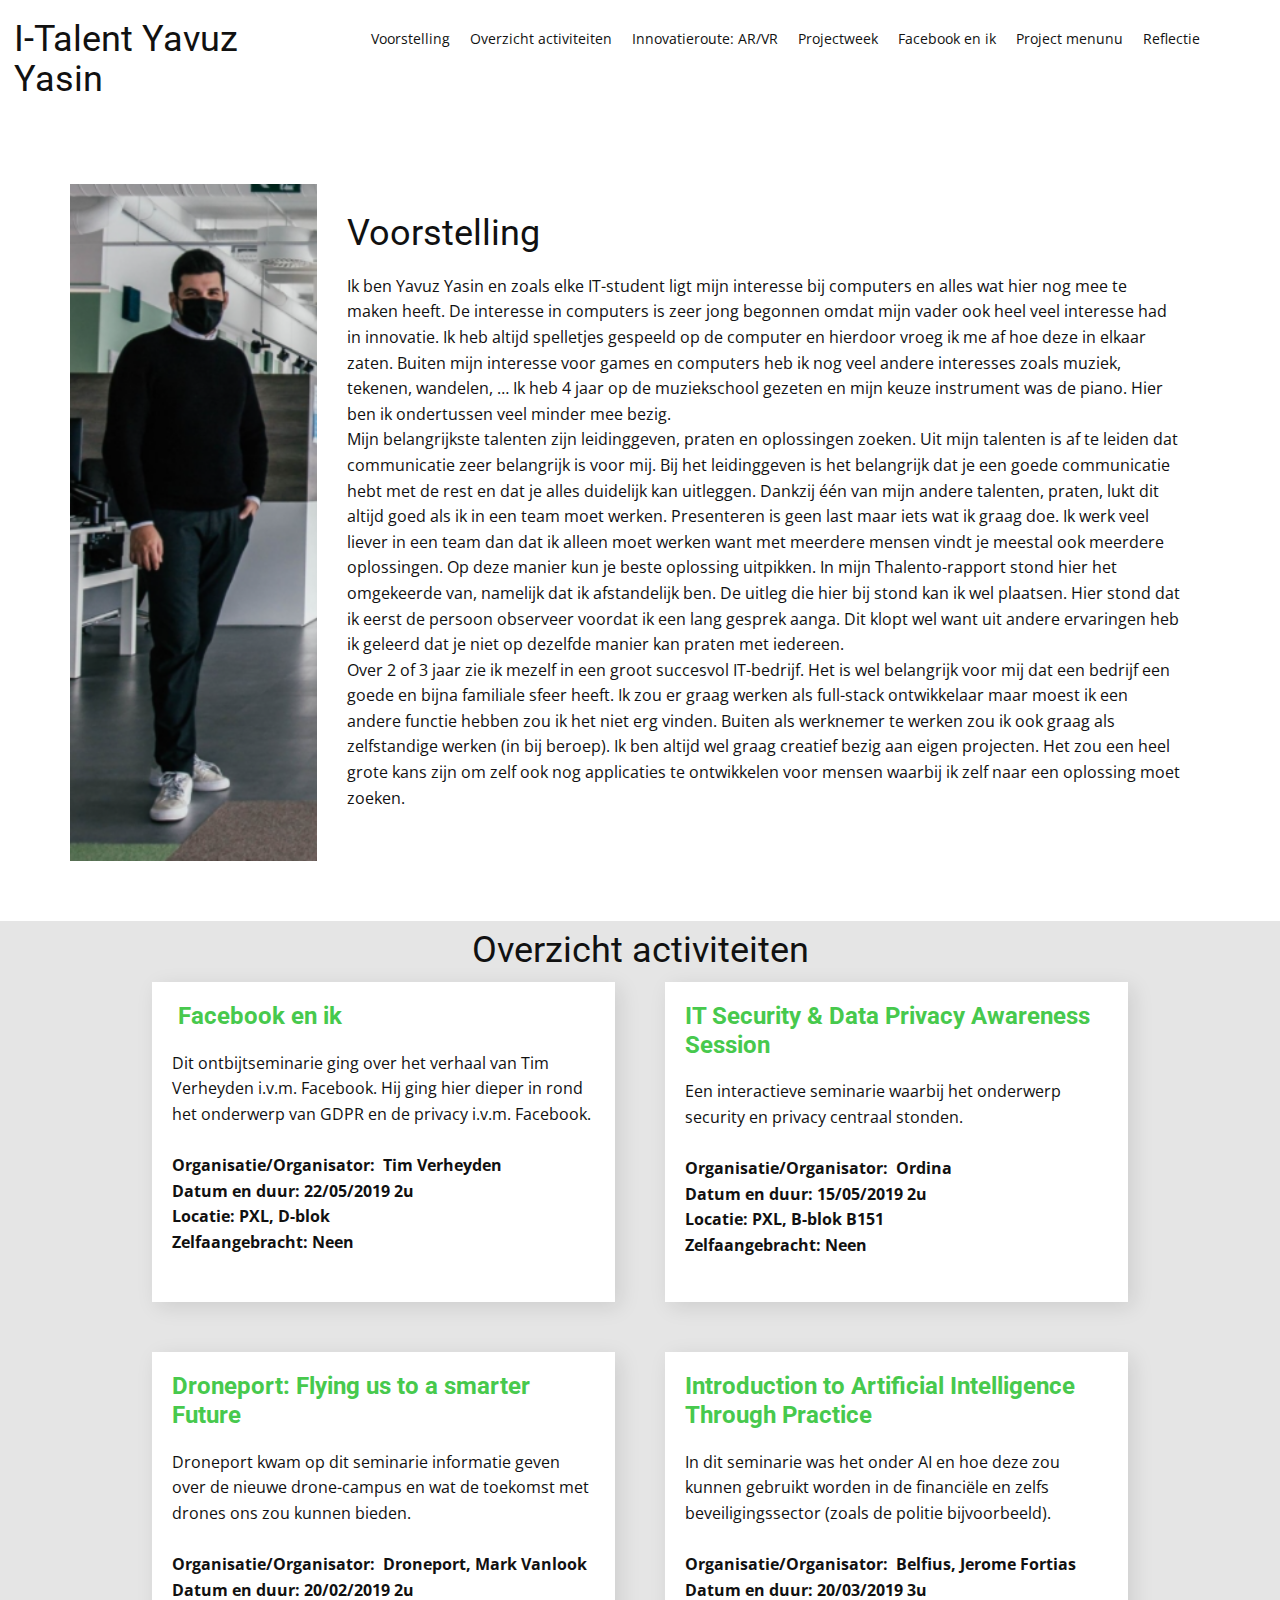
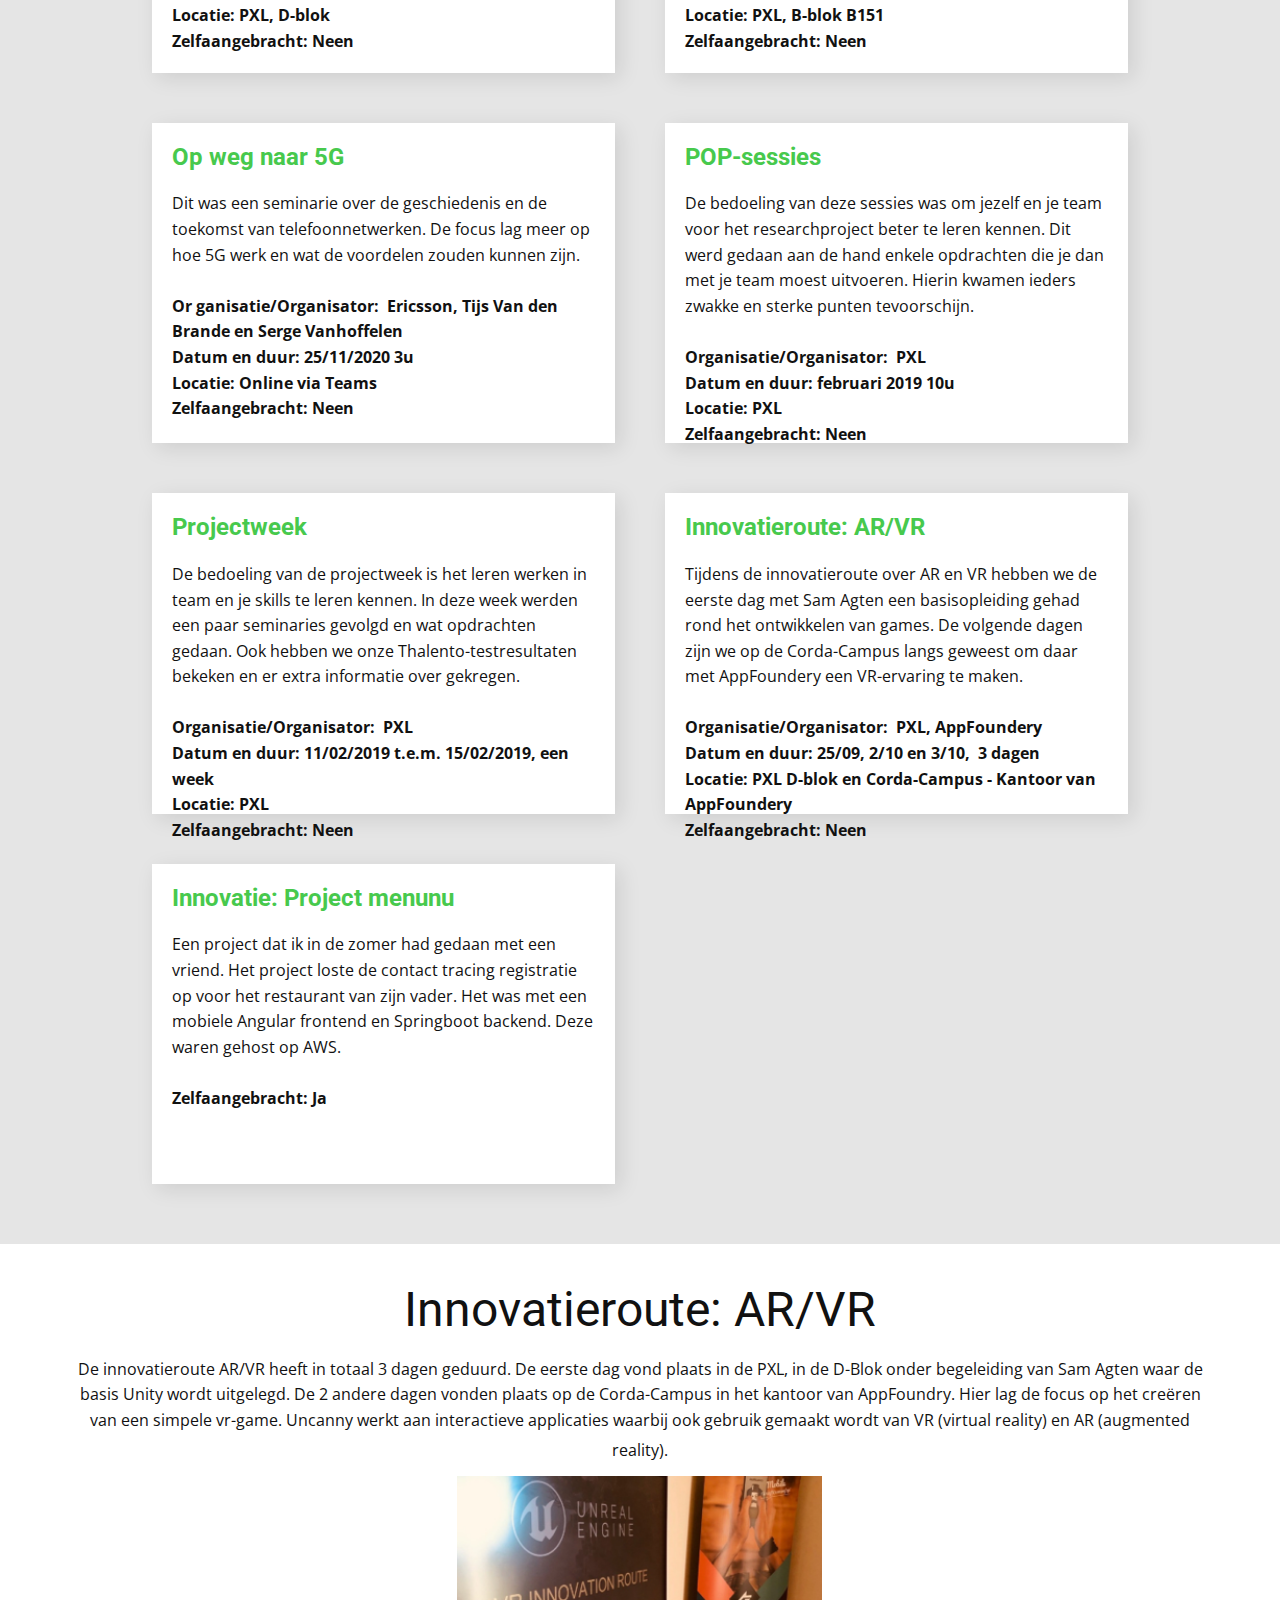
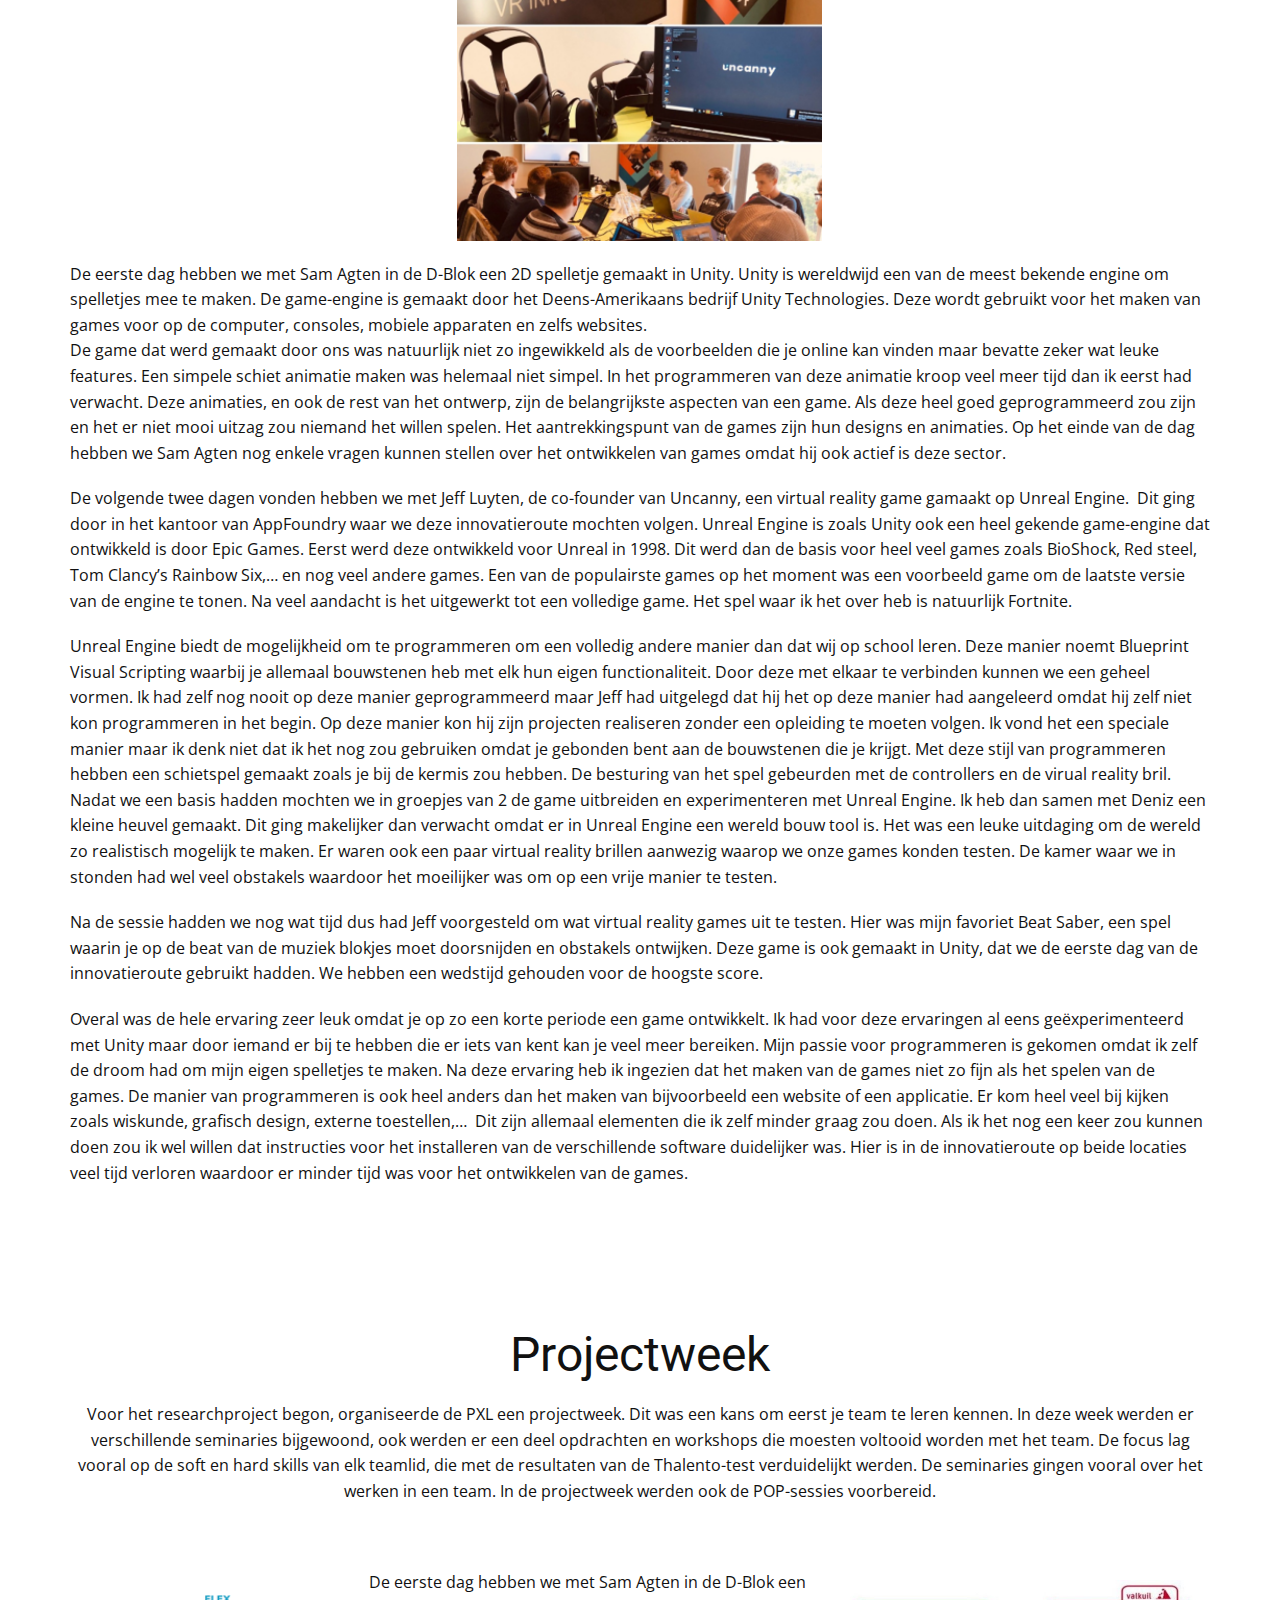
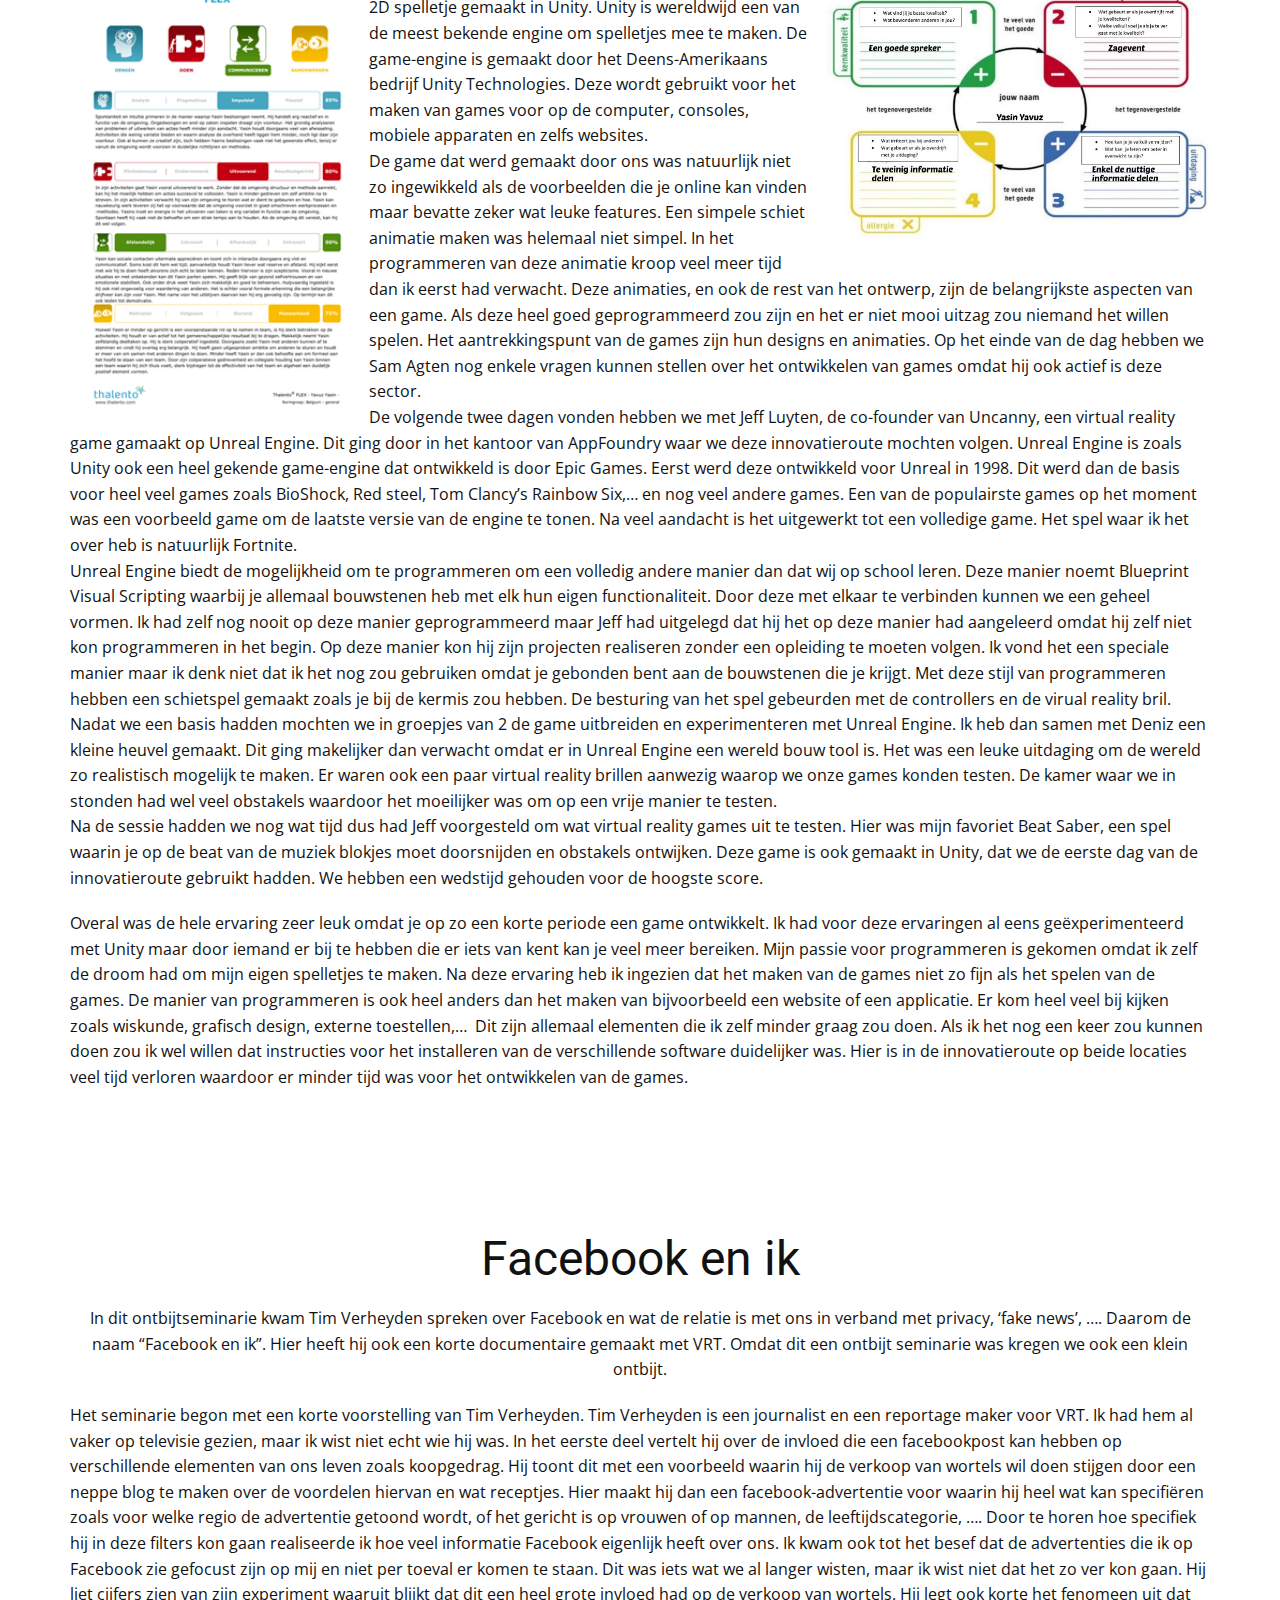
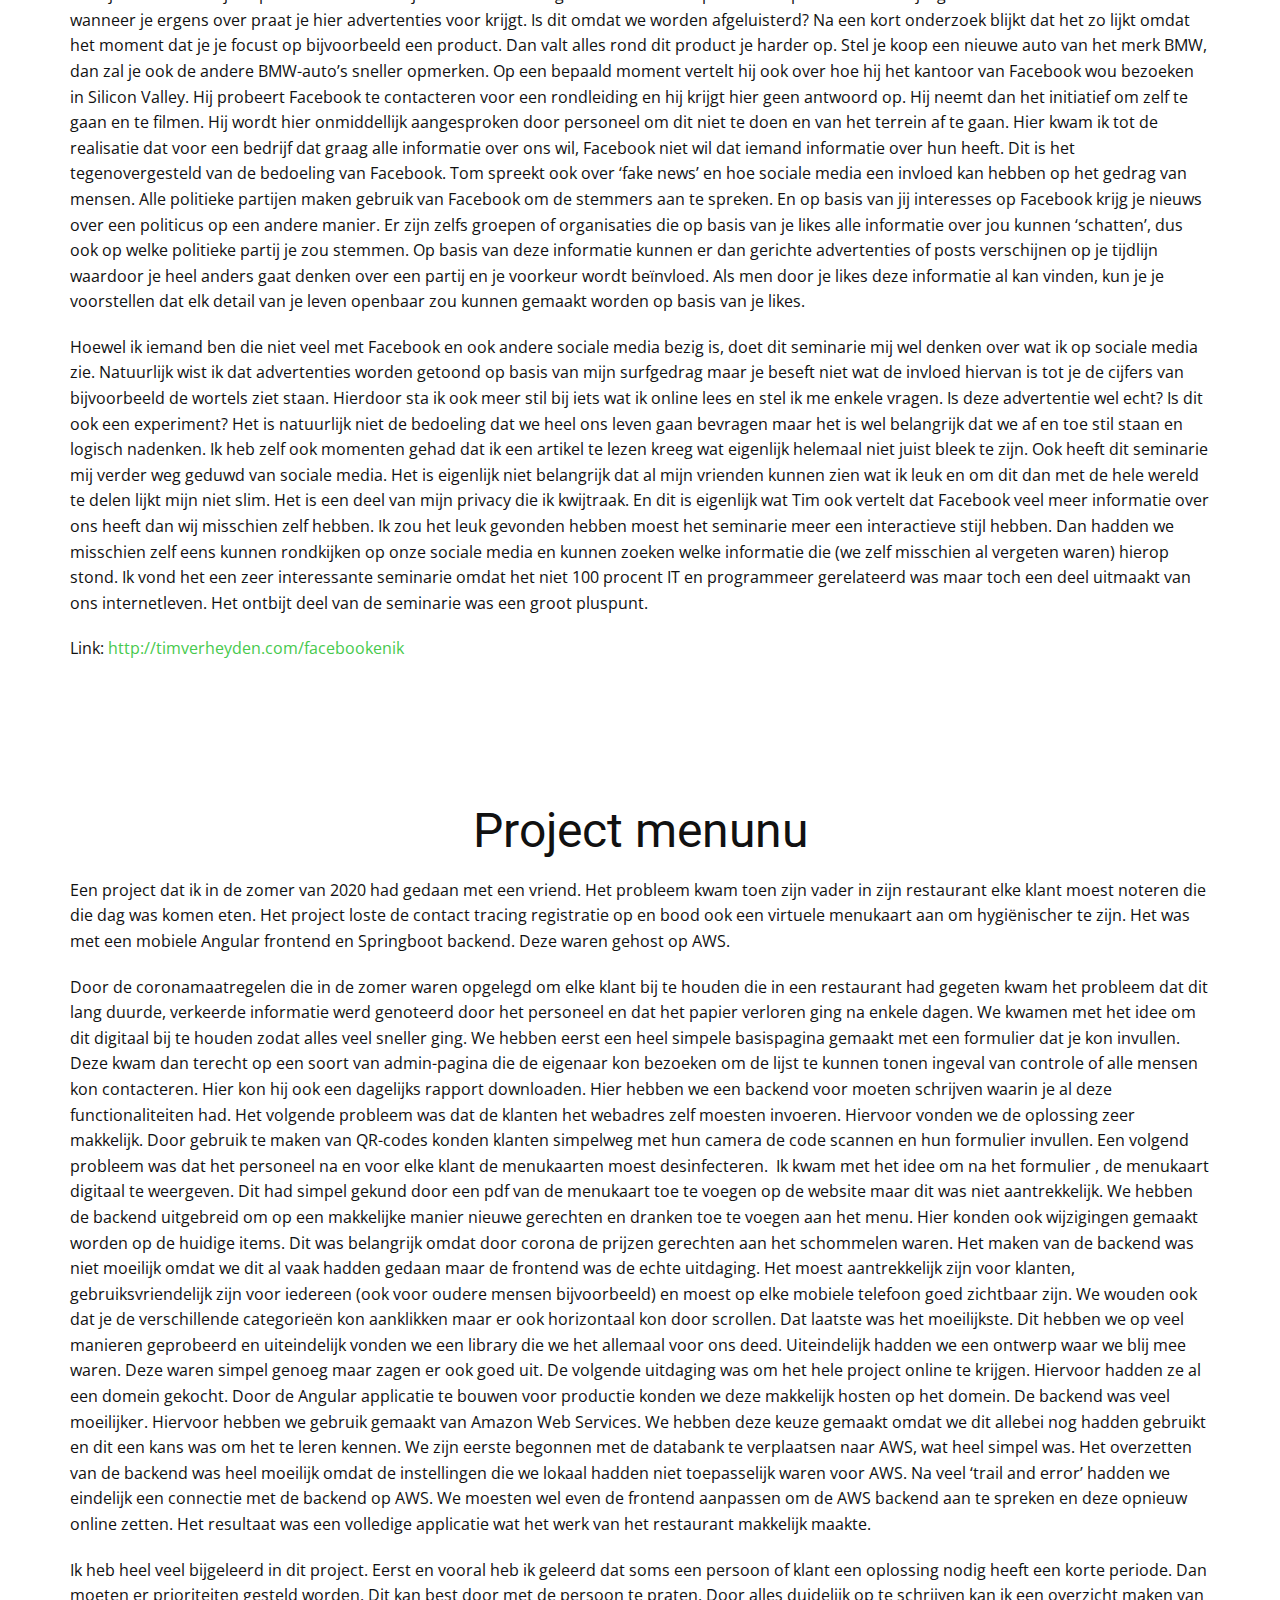
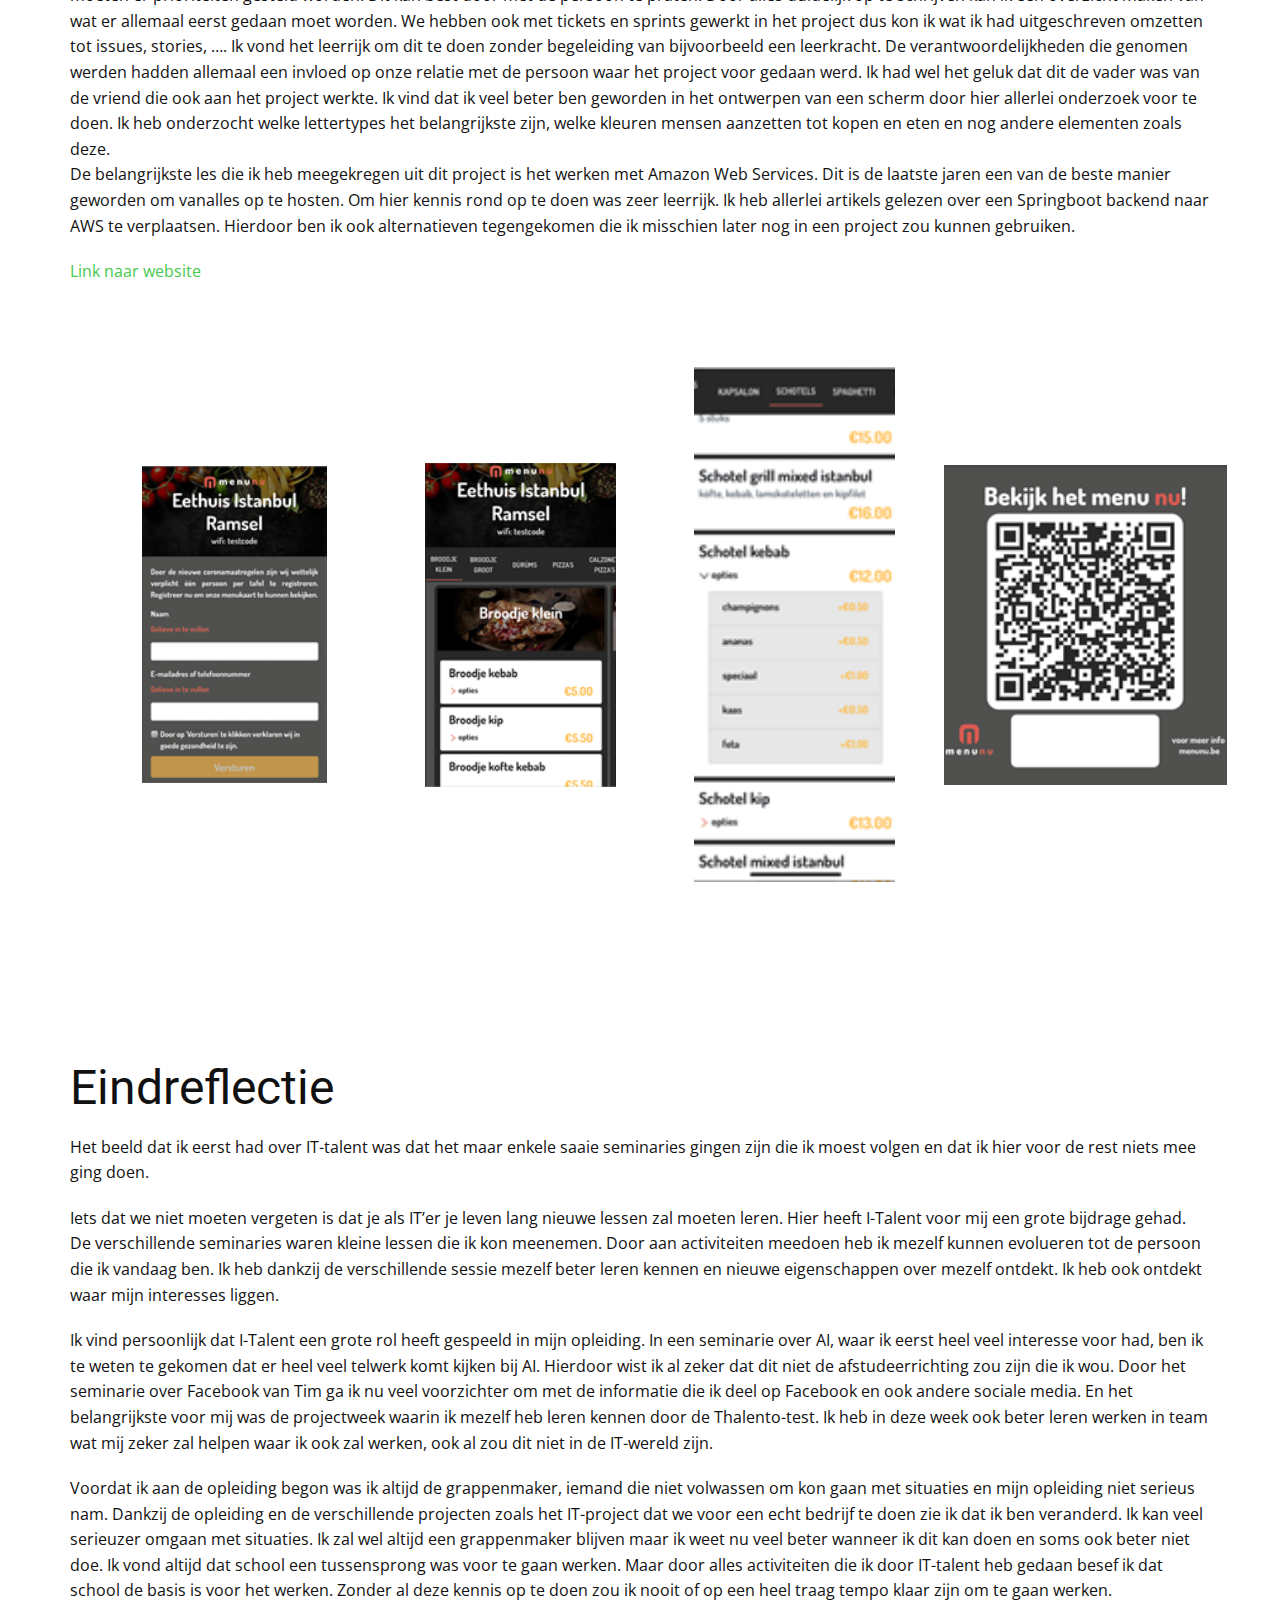
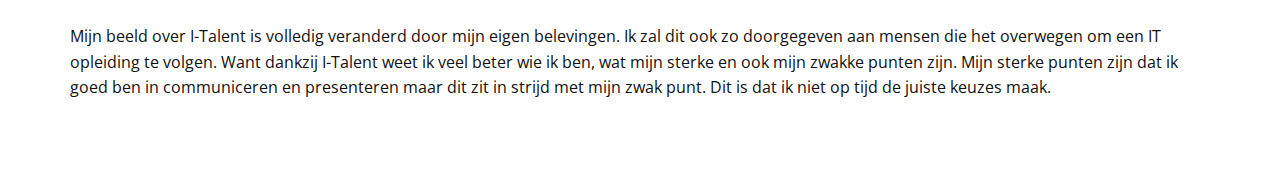
==== commit b2df241e: "edit footer" ====
--- a/index.html
+++ b/index.html
@@ -379,18 +379,6 @@
       </div>
     </section>
     
-    
-    <footer class="u-align-left u-clearfix u-footer u-grey-80 u-footer" id="sec-b986"><div class="u-clearfix u-sheet u-sheet-1"></div></footer>
-    <section class="u-backlink u-clearfix u-grey-80">
-      <a class="u-link" href="https://nicepage.com/website-templates" target="_blank">
-        <span>Website Templates</span>
-      </a>
-      <p class="u-text">
-        <span>created with</span>
-      </p>
-      <a class="u-link" href="https://nicepage.com/" target="_blank">
-        <span>Website Builder Software</span>
-      </a>. 
-    </section>
+  
   </body>
 </html>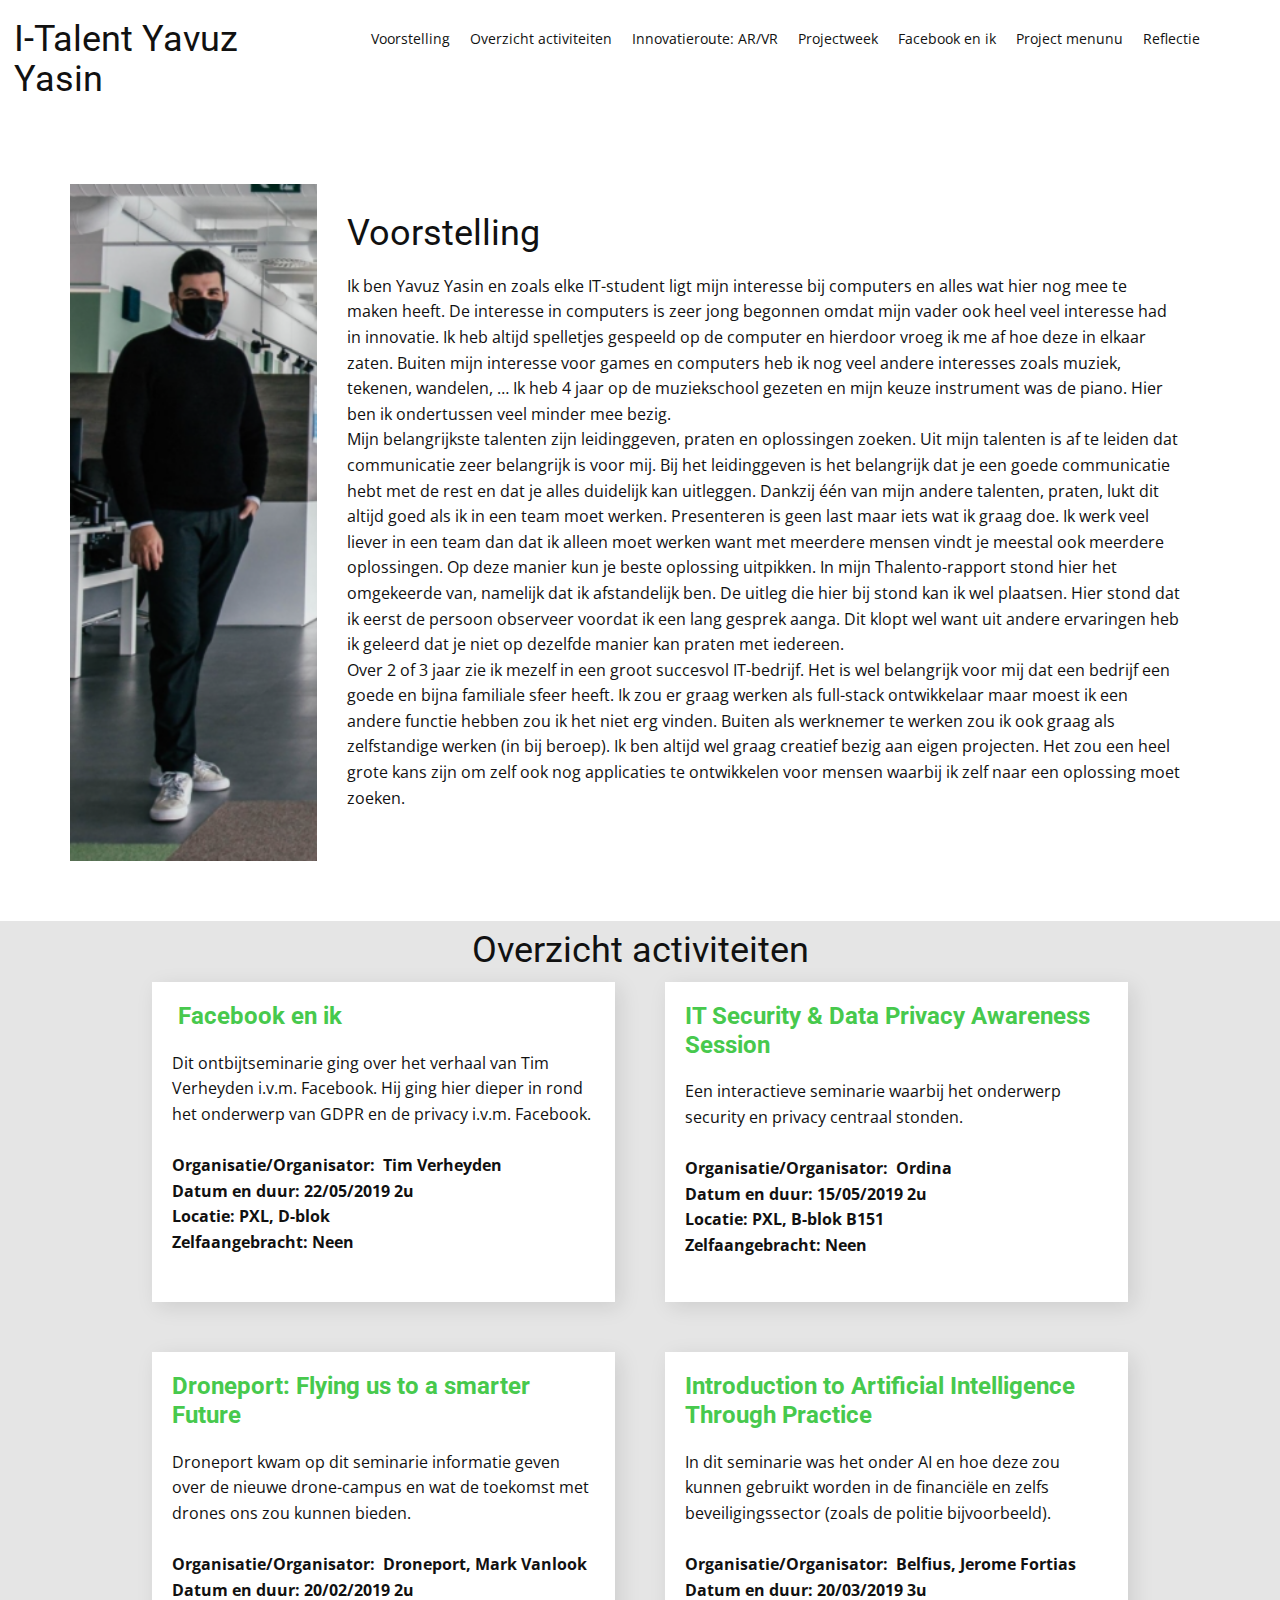
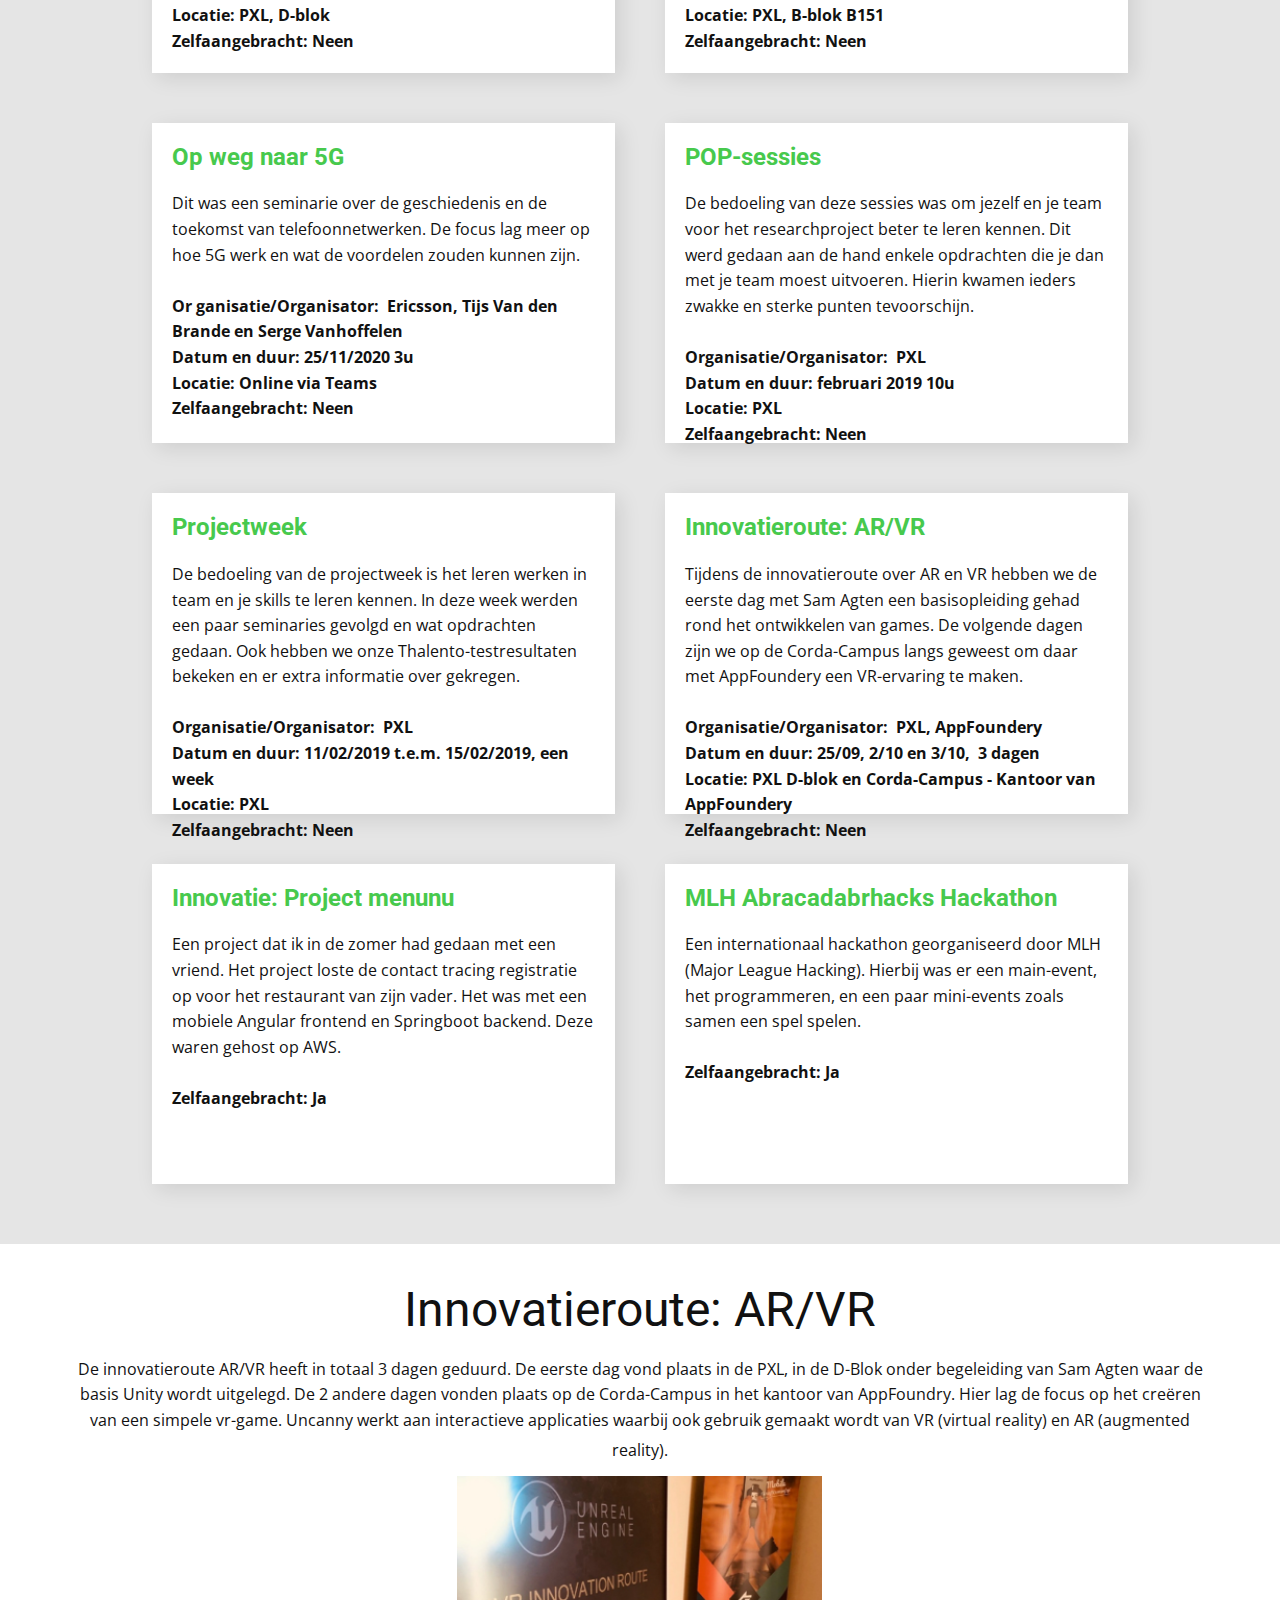
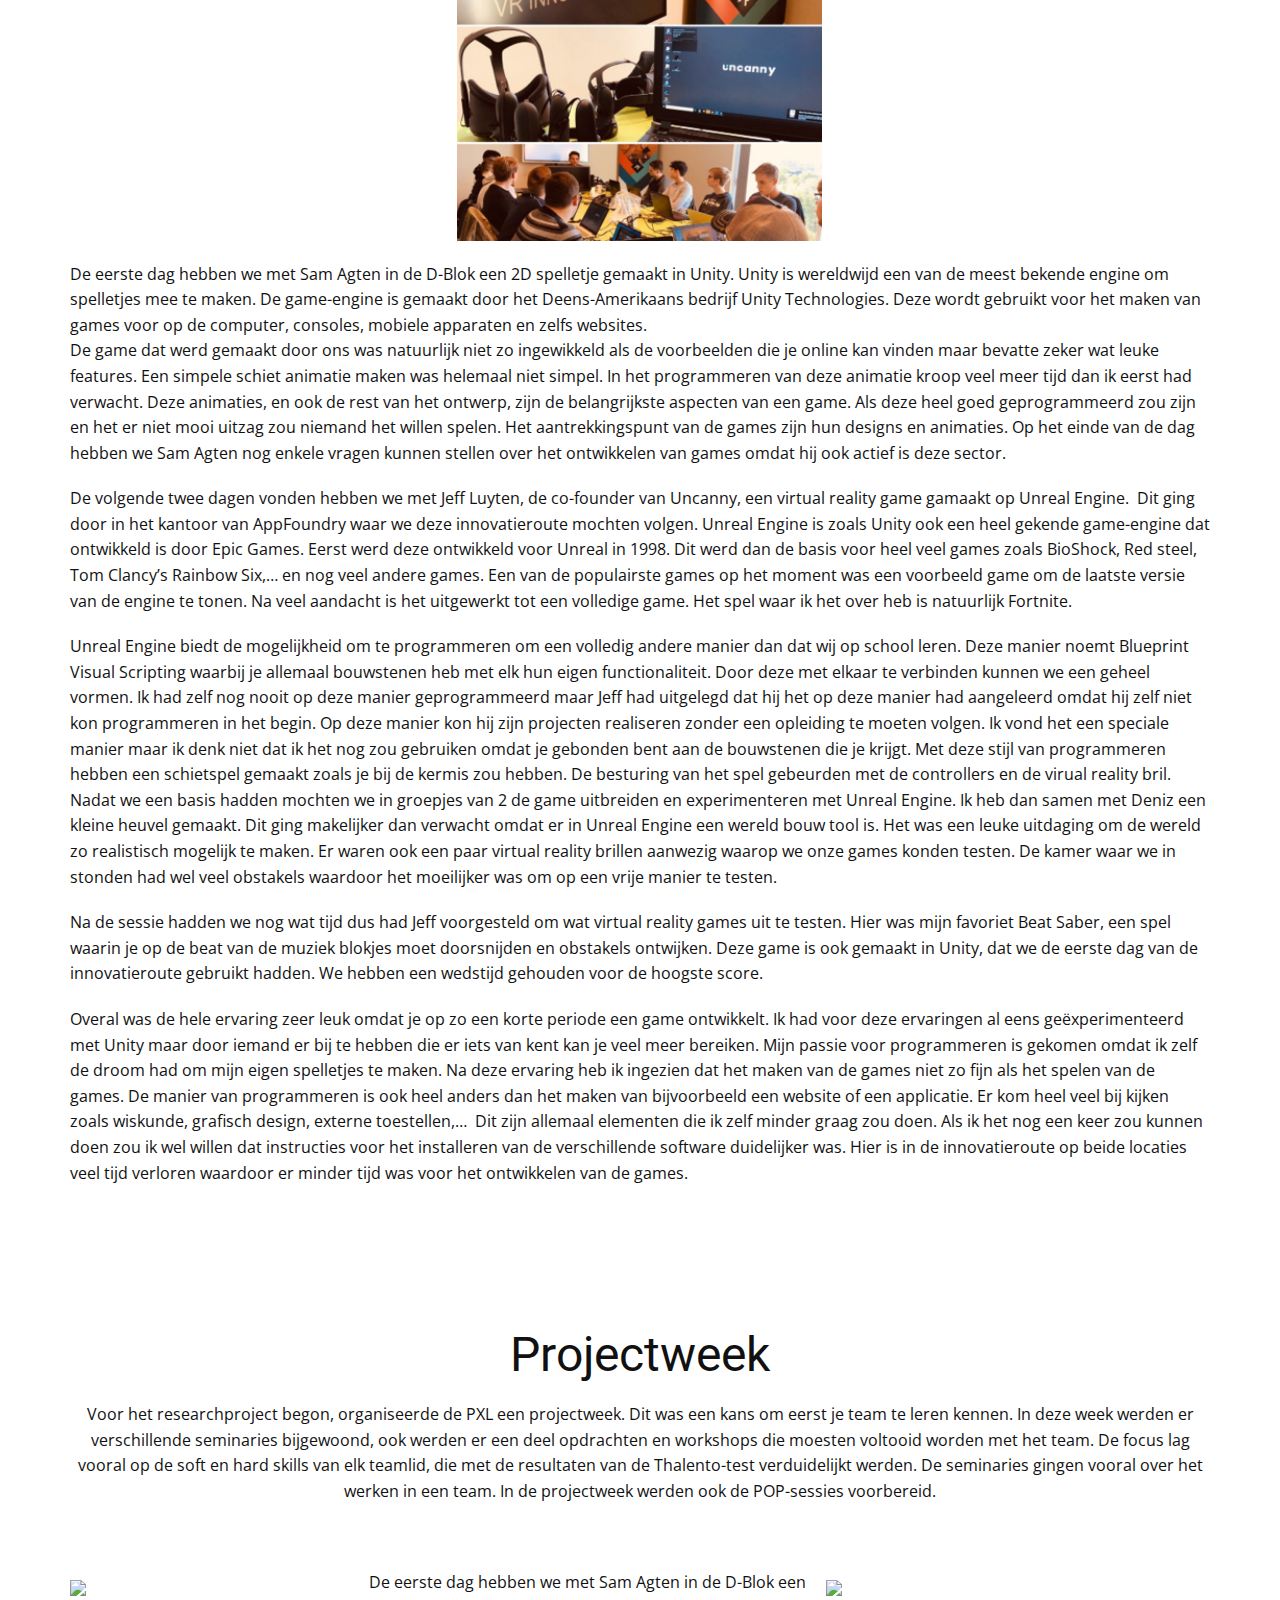
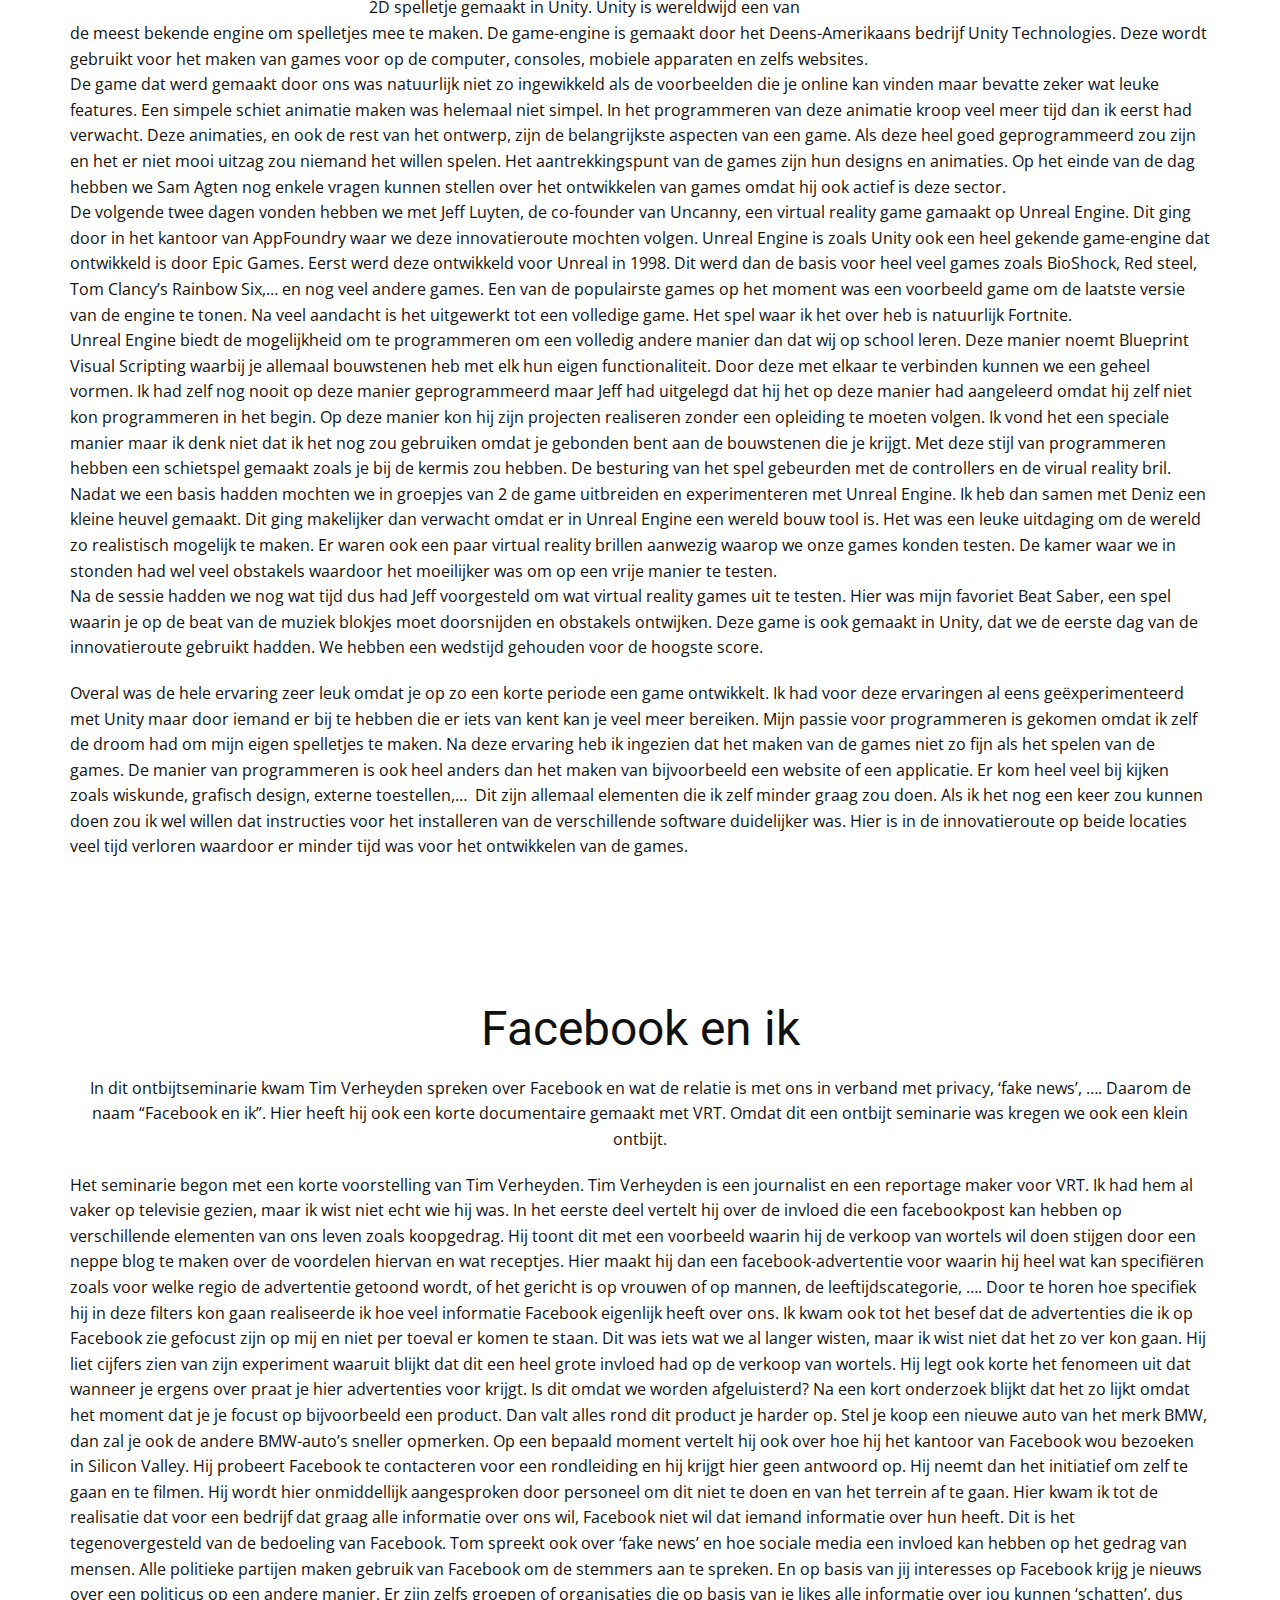
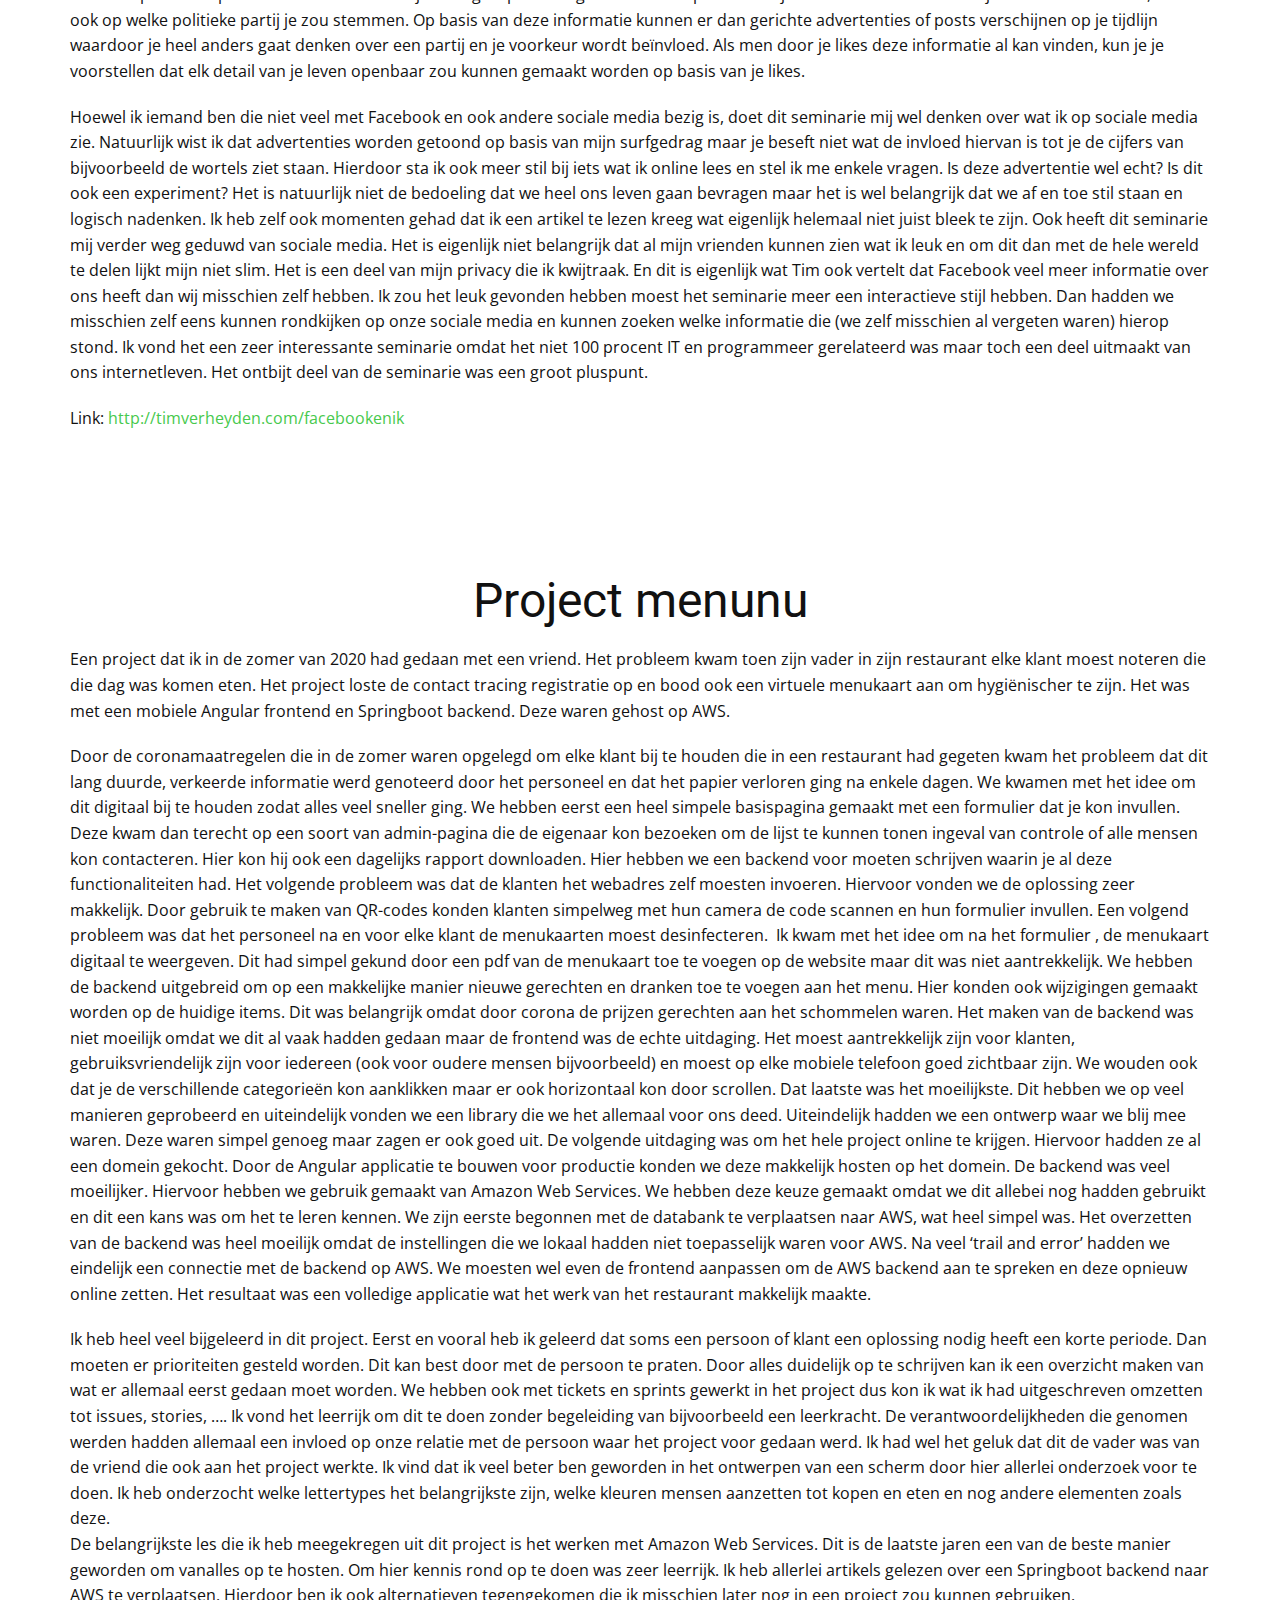
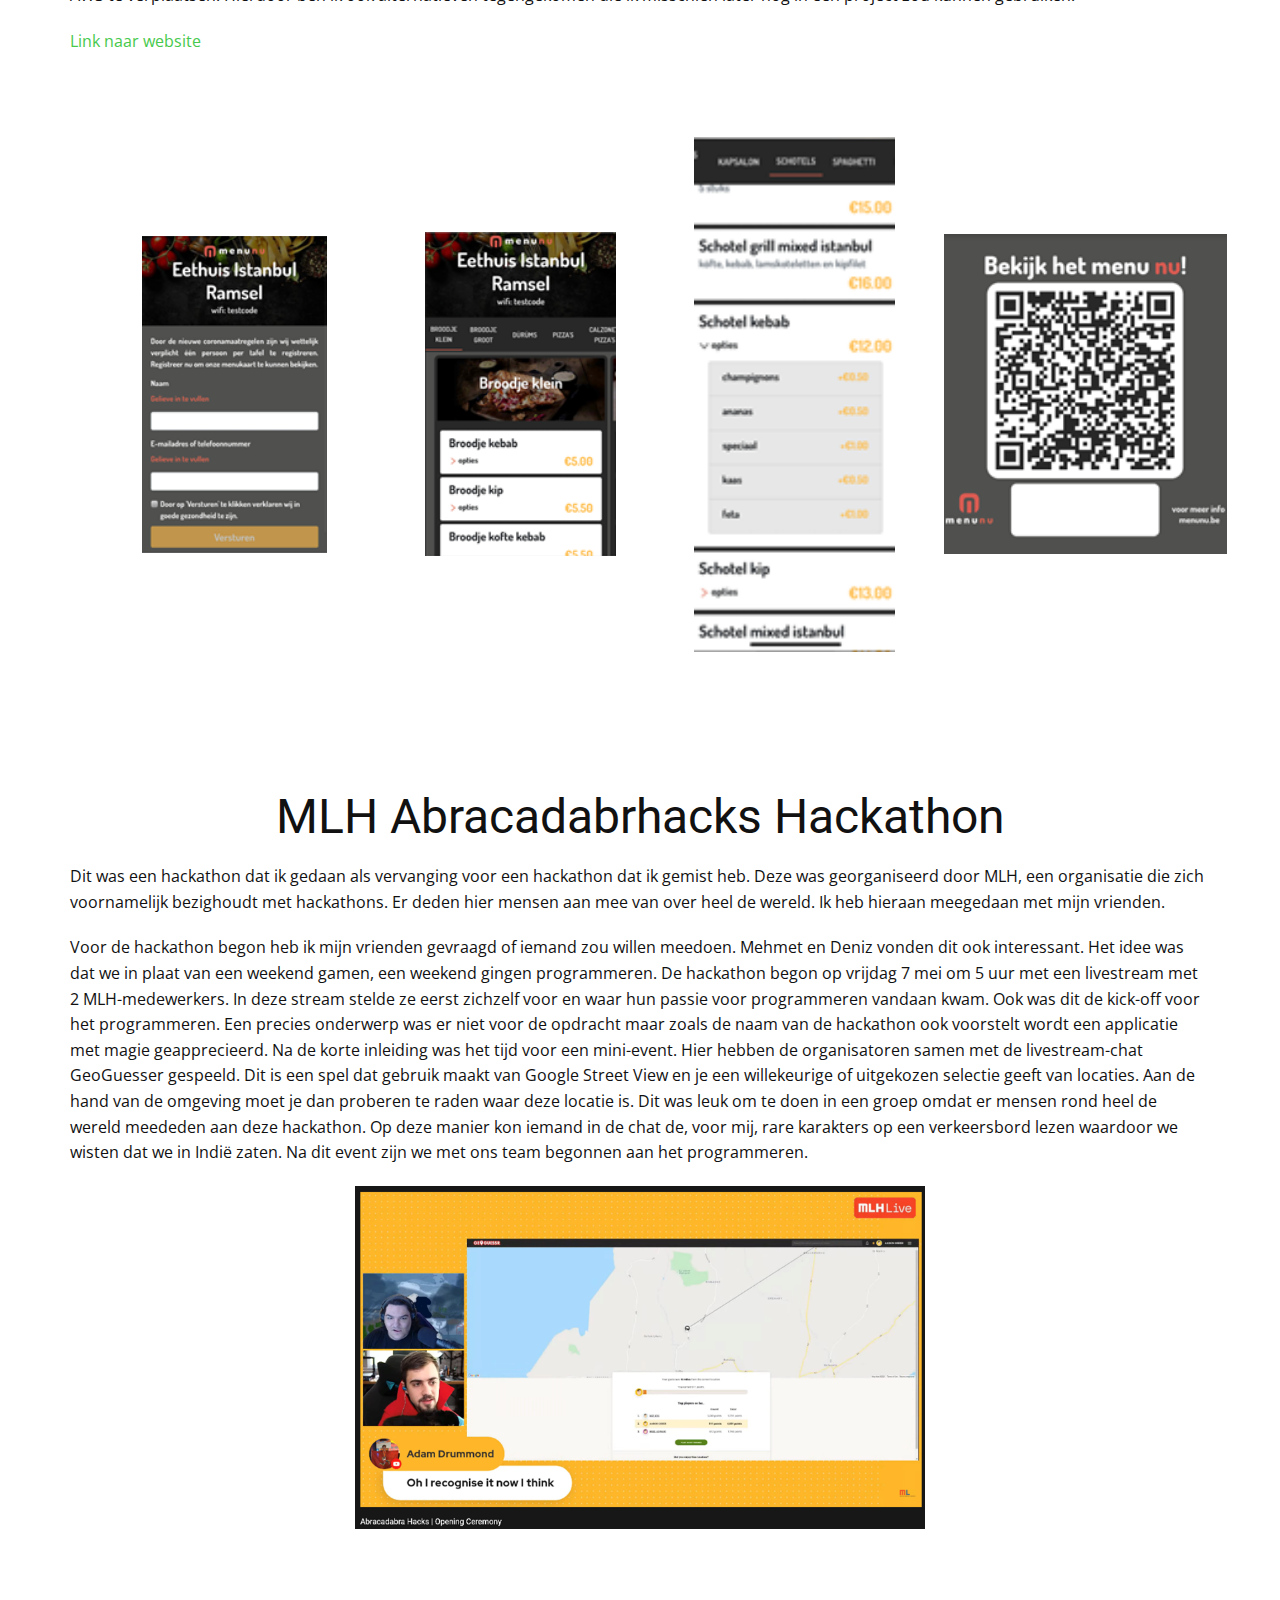
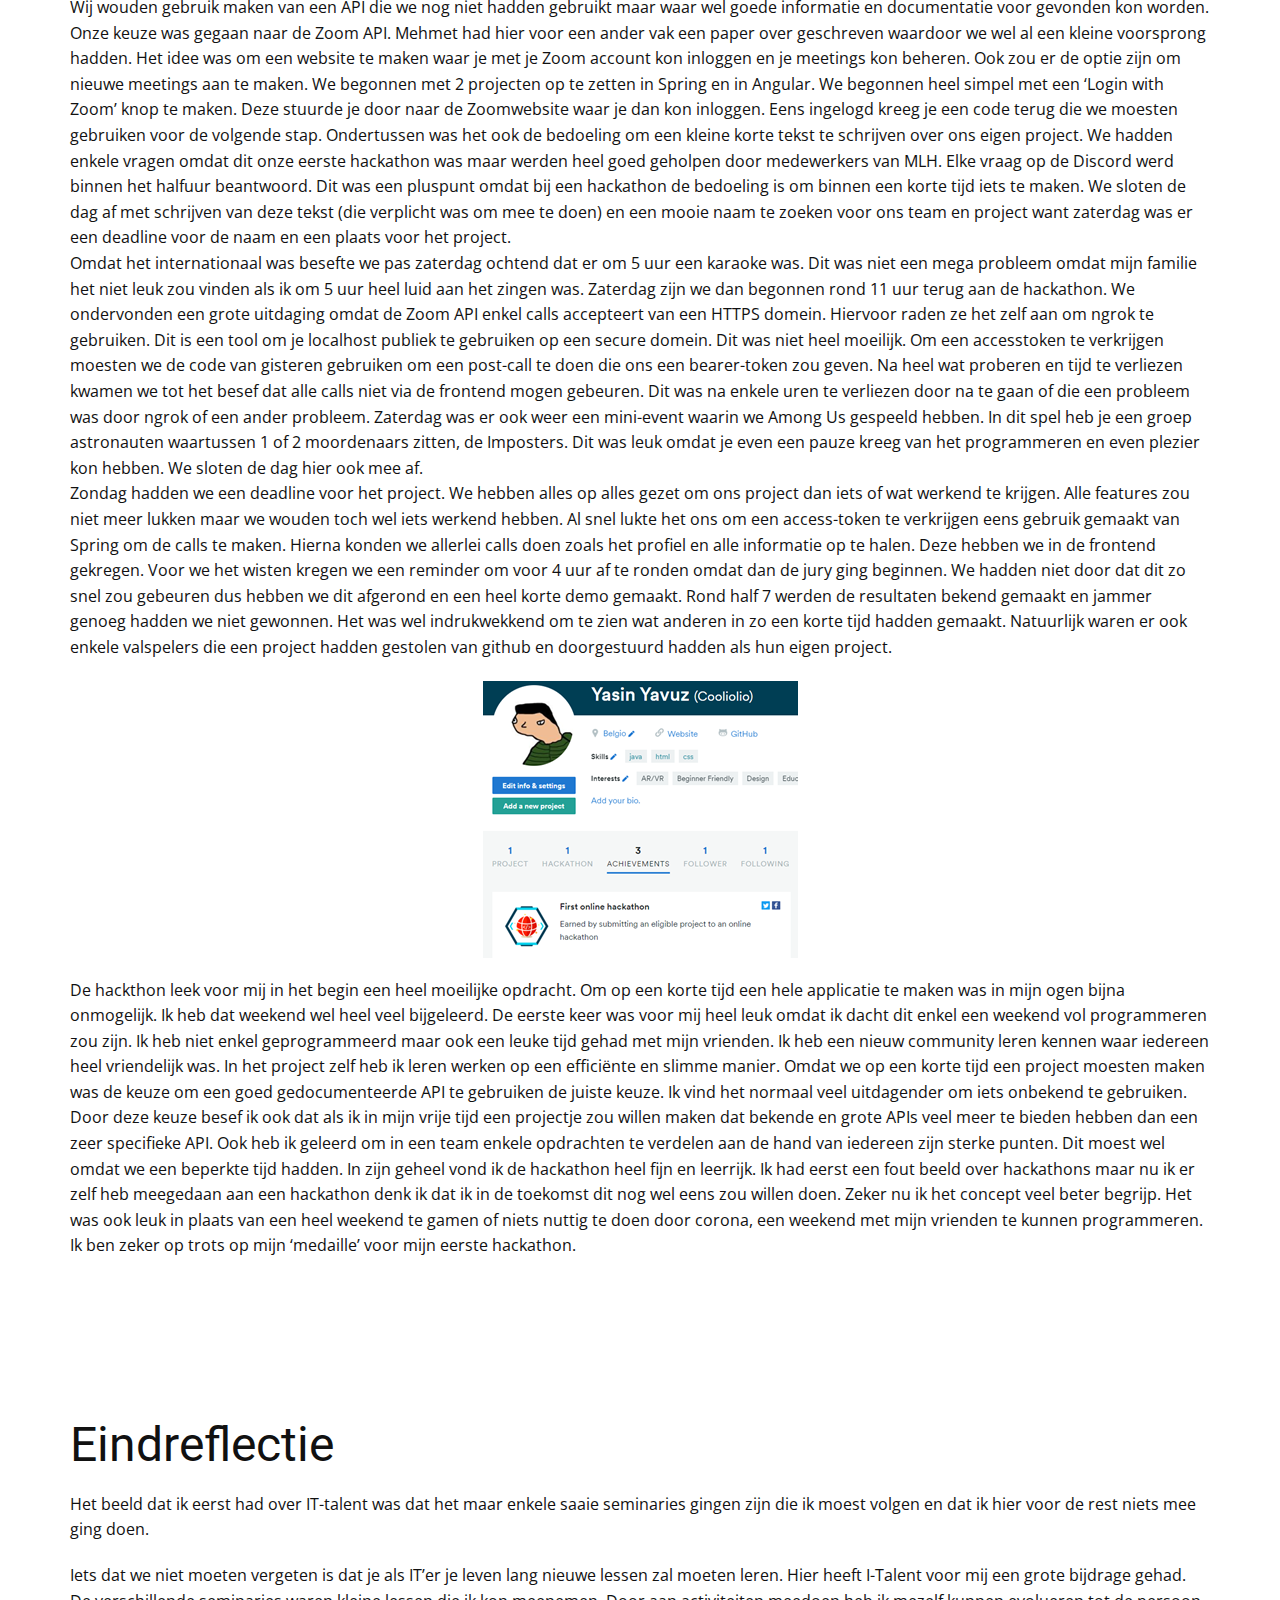
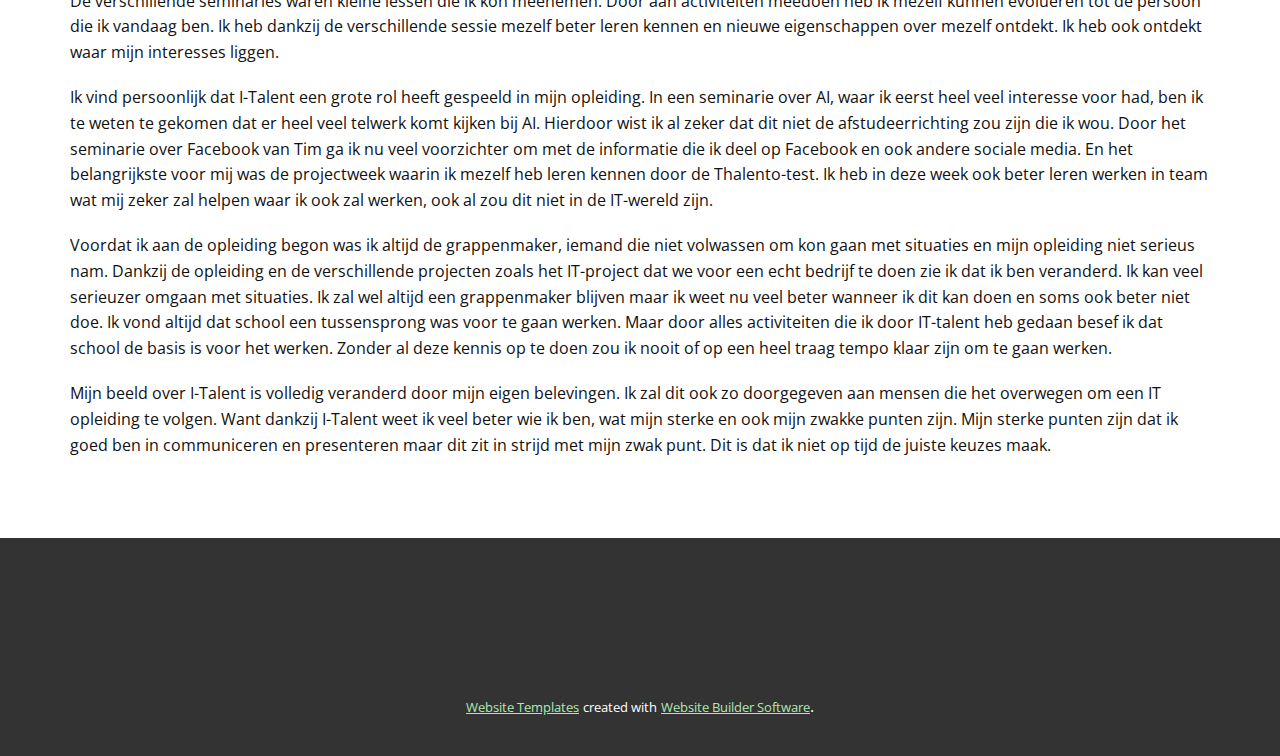
==== commit f7f1694a: "Added hackathon" ====
--- a/index.html
+++ b/index.html
@@ -13,6 +13,7 @@
     <script class="u-script" type="text/javascript" src="nicepage.js" defer=""></script>
     <meta name="generator" content="Nicepage 3.13.2, nicepage.com">
     <link id="u-theme-google-font" rel="stylesheet" href="https://fonts.googleapis.com/css?family=Roboto:100,100i,300,300i,400,400i,500,500i,700,700i,900,900i|Open+Sans:300,300i,400,400i,600,600i,700,700i,800,800i">
+    
     
     
     
@@ -120,14 +121,14 @@
     </section>
     <section class="u-align-center u-clearfix u-grey-10 u-section-2" id="sec-6ef4">
       <div class="u-clearfix u-sheet u-sheet-1">
-        <h2 class="u-text u-text-default u-text-1">
+        <h2 class="u-text u-text-1">
           <a name="_Toc70757531" class="u-active-none u-border-none u-btn u-button-link u-button-style u-hover-none u-none u-text-body-color u-btn-1">Overzicht activiteiten</a>
         </h2>
         <div class="u-list u-list-1">
           <div class="u-repeater u-repeater-1">
             <div class="u-align-left u-container-style u-list-item u-repeater-item u-white u-list-item-1">
               <div class="u-container-layout u-similar-container u-container-layout-1">
-                <h4 class="u-text u-text-default u-text-2">
+                <h4 class="u-text u-text-2">
                   <a name="_Toc70757532" class="u-active-none u-border-none u-btn u-button-style u-hover-none u-none u-text-palette-1-base u-btn-2">&nbsp;<!--[endif]-->Facebook en ik</a>
                 </h4>
                 <p class="u-text u-text-3">Dit ontbijtseminarie ging over het verhaal
@@ -145,7 +146,7 @@
             </div>
             <div class="u-align-left u-container-style u-list-item u-repeater-item u-video-cover u-white u-list-item-2">
               <div class="u-container-layout u-similar-container u-container-layout-2">
-                <h4 class="u-text u-text-default u-text-4">
+                <h4 class="u-text u-text-4">
                   <a name="_Toc70757533" class="u-active-none u-border-none u-btn u-button-style u-hover-none u-none u-text-palette-1-base u-btn-3">IT
 Security &amp; Data Privacy Awareness Session</a>
                 </h4>
@@ -159,7 +160,7 @@
             </div>
             <div class="u-align-left u-container-style u-list-item u-repeater-item u-video-cover u-white u-list-item-3">
               <div class="u-container-layout u-similar-container u-container-layout-3">
-                <h4 class="u-text u-text-default u-text-6">
+                <h4 class="u-text u-text-6">
                   <a name="_Toc70757534" class="u-active-none u-border-none u-btn u-button-style u-hover-none u-none u-text-palette-1-base u-btn-4">Droneport:
 Flying us to a smarter Future</a>
                 </h4>
@@ -174,7 +175,7 @@
             </div>
             <div class="u-align-left u-container-style u-list-item u-repeater-item u-video-cover u-white u-list-item-4">
               <div class="u-container-layout u-similar-container u-container-layout-4">
-                <h4 class="u-text u-text-default u-text-8">
+                <h4 class="u-text u-text-8">
                   <a name="_Toc70757535" class="u-active-none u-border-none u-btn u-button-style u-hover-none u-none u-text-palette-1-base u-btn-5">Introduction
 to Artificial Intelligence Through Practice</a>
                 </h4>
@@ -189,7 +190,7 @@
             </div>
             <div class="u-align-left u-container-style u-list-item u-repeater-item u-video-cover u-white u-list-item-5">
               <div class="u-container-layout u-similar-container u-container-layout-5">
-                <h4 class="u-text u-text-default u-text-10">
+                <h4 class="u-text u-text-10">
                   <a name="_Toc70757536" class="u-active-none u-border-none u-btn u-button-style u-hover-none u-none u-text-palette-1-base u-btn-6">Op weg naar 5G</a>
                 </h4>
                 <p class="u-text u-text-11">Dit was een seminarie over de geschiedenis
@@ -205,7 +206,7 @@
             </div>
             <div class="u-align-left u-container-style u-list-item u-repeater-item u-video-cover u-white u-list-item-6">
               <div class="u-container-layout u-similar-container u-container-layout-6">
-                <h4 class="u-text u-text-default u-text-12">
+                <h4 class="u-text u-text-12">
                   <a name="_Toc70757537" class="u-active-none u-border-none u-btn u-button-style u-hover-none u-none u-text-palette-1-base u-btn-7">POP-sessies</a>
                 </h4>
                 <p class="u-text u-text-13">De bedoeling van deze sessies was om jezelf
@@ -220,7 +221,7 @@
             </div>
             <div class="u-align-left u-container-style u-list-item u-repeater-item u-video-cover u-white u-list-item-7">
               <div class="u-container-layout u-similar-container u-container-layout-7">
-                <h4 class="u-text u-text-default u-text-14">
+                <h4 class="u-text u-text-14">
                   <a name="_Toc70757538" class="u-active-none u-border-none u-btn u-button-style u-hover-none u-none u-text-palette-1-base u-btn-8">Projectweek</a>
                 </h4>
                 <p class="u-text u-text-15">De bedoeling van de projectweek is het
@@ -235,7 +236,7 @@
             </div>
             <div class="u-align-left u-container-style u-list-item u-repeater-item u-video-cover u-white u-list-item-8">
               <div class="u-container-layout u-similar-container u-container-layout-8">
-                <h4 class="u-text u-text-default u-text-16">
+                <h4 class="u-text u-text-16">
                   <a name="_Toc70757539" class="u-active-none u-border-none u-btn u-button-style u-hover-none u-none u-text-palette-1-base u-btn-9">Innovatieroute: AR/VR</a>
                 </h4>
                 <p class="u-text u-text-17">Tijdens de innovatieroute over AR en VR
@@ -251,7 +252,7 @@
             </div>
             <div class="u-align-left u-container-style u-list-item u-repeater-item u-video-cover u-white u-list-item-9">
               <div class="u-container-layout u-similar-container u-container-layout-9">
-                <h4 class="u-text u-text-default u-text-18">
+                <h4 class="u-text u-text-18">
                   <a name="_Toc70757539" class="u-active-none u-border-none u-btn u-button-style u-hover-none u-none u-text-palette-1-base u-btn-10">Innovatie: Project menunu&nbsp;&nbsp;</a>
                 </h4>
                 <p class="u-text u-text-19">Een project dat ik in de zomer had gedaan
@@ -264,6 +265,21 @@
                 </p>
               </div>
             </div>
+            <div class="u-align-left u-container-style u-list-item u-repeater-item u-video-cover u-white u-list-item-10">
+              <div class="u-container-layout u-similar-container u-container-layout-10">
+                <h4 class="u-text u-text-20">
+                  <a name="_Toc70757539" class="u-active-none u-border-none u-btn u-button-style u-hover-none u-none u-text-palette-1-base u-btn-11">MLH
+Abracadabrhacks Hackathon</a>
+                </h4>
+                <p class="u-text u-text-21">Een internationaal hackathon georganiseerd
+door MLH (Major League Hacking). Hierbij was er een main-event, het programmeren,
+en een paar mini-events zoals samen een spel spelen.&nbsp;&nbsp;&nbsp;<br>
+                  <span style="font-weight: 700;">
+                    <br> Zelfaangebracht: Ja
+                  </span>
+                </p>
+              </div>
+            </div>
           </div>
         </div>
       </div>
@@ -298,8 +314,8 @@
           </p>
           <p style="text-align: center;">
             <span style="line-height: 2.0;">
-              <img src="images/2.png" style="width: 284px;" class="fr-dii fr-fic fr-fil">
-              <img src="images/3.jpeg" style="width: 384px;" class="fr-dii fr-fic fr-fir">
+              <img src="blob:https://app.desktop.nicepage.com/ac81f0cb-e999-44af-87c1-ff39a097fb4d" style="width: 284px;" class="fr-dii fr-fic fr-fil">
+              <img src="blob:https://app.desktop.nicepage.com/c8cff21b-ea07-4ff1-a53b-ac2e5f87ca42" style="width: 384px;" class="fr-dii fr-fic fr-fir">
             </span>
           </p>
           <p>De eerste dag hebben we met Sam Agten in de D-Blok een 2D spelletje gemaakt in Unity. Unity is wereldwijd een van de meest bekende engine om spelletjes mee te maken. De game-engine is gemaakt door het Deens-Amerikaans bedrijf Unity Technologies. Deze wordt gebruikt voor het maken van games voor op de computer, consoles, mobiele apparaten en zelfs websites.<br>De game dat werd gemaakt door ons was natuurlijk niet zo ingewikkeld als de voorbeelden die je online kan vinden maar bevatte zeker wat leuke features. Een simpele schiet animatie maken was helemaal niet simpel. In het programmeren van deze animatie kroop veel meer tijd dan ik eerst had verwacht. Deze animaties, en ook de rest van het ontwerp, zijn de belangrijkste aspecten van een game. Als deze heel goed geprogrammeerd zou zijn en het er niet mooi uitzag zou niemand het willen spelen. Het aantrekkingspunt van de games zijn hun designs en animaties. Op het einde van de dag hebben we Sam Agten nog enkele vragen kunnen stellen over het ontwikkelen van games omdat hij ook actief is deze sector.<br>De volgende twee dagen vonden hebben we met Jeff Luyten, de co-founder van Uncanny, een virtual reality game gamaakt op Unreal Engine. Dit ging door in het kantoor van AppFoundry waar we deze innovatieroute mochten volgen. Unreal Engine is zoals Unity ook een heel gekende game-engine dat ontwikkeld is door Epic Games. Eerst werd deze ontwikkeld voor Unreal in 1998. Dit werd dan de basis voor heel veel games zoals BioShock, Red steel, Tom Clancy’s Rainbow Six,… en nog veel andere games. Een van de populairste games op het moment was een voorbeeld game om de laatste versie van de engine te tonen. Na veel aandacht is het uitgewerkt tot een volledige game. Het spel waar ik het over heb is natuurlijk Fortnite.<br>Unreal Engine biedt de mogelijkheid om te programmeren om een volledig andere manier dan dat wij op school leren. Deze manier noemt Blueprint Visual Scripting waarbij je allemaal bouwstenen heb met elk hun eigen functionaliteit. Door deze met elkaar te verbinden kunnen we een geheel vormen. Ik had zelf nog nooit op deze manier geprogrammeerd maar Jeff had uitgelegd dat hij het op deze manier had aangeleerd omdat hij zelf niet kon programmeren in het begin. Op deze manier kon hij zijn projecten realiseren zonder een opleiding te moeten volgen. Ik vond het een speciale manier maar ik denk niet dat ik het nog zou gebruiken omdat je gebonden bent aan de bouwstenen die je krijgt. Met deze stijl van programmeren hebben een schietspel gemaakt zoals je bij de kermis zou hebben. De besturing van het spel gebeurden met de controllers en de virual reality bril. Nadat we een basis hadden mochten we in groepjes van 2 de game uitbreiden en experimenteren met Unreal Engine. Ik heb dan samen met Deniz een kleine heuvel gemaakt. Dit ging makelijker dan verwacht omdat er in Unreal Engine een wereld bouw tool is. Het was een leuke uitdaging om de wereld zo realistisch mogelijk te maken. Er waren ook een paar virtual reality brillen aanwezig waarop we onze games konden testen. De kamer waar we in stonden had wel veel obstakels waardoor het moeilijker was om op een vrije manier te testen.<br>Na de sessie hadden we nog wat tijd dus had Jeff voorgesteld om wat virtual reality games uit te testen. Hier was mijn favoriet Beat Saber, een spel waarin je op de beat van de muziek blokjes moet doorsnijden en obstakels ontwijken. Deze game is ook gemaakt in Unity, dat we de eerste dag van de innovatieroute gebruikt hadden. We hebben een wedstijd gehouden voor de hoogste score.
@@ -366,7 +382,28 @@
         </div>
       </div>
     </section>
-    <section class="u-align-center u-clearfix u-section-7" id="sec-99ff">
+    <section class="u-clearfix u-section-7" id="sec-366d">
+      <div class="u-clearfix u-sheet u-sheet-1">
+        <div class="fr-view u-align-left u-clearfix u-rich-text u-text u-text-1">
+          <h1 style="text-align: center;">MLH Abracadabrhacks Hackathon</h1>
+          <p>Dit was een hackathon dat ik gedaan als vervanging voor een hackathon dat ik gemist heb. Deze was georganiseerd door MLH, een organisatie die zich voornamelijk bezighoudt met hackathons. Er deden hier mensen aan mee van over heel de wereld. Ik heb hieraan meegedaan met mijn vrienden.</p>
+          <p>Voor de hackathon begon heb ik mijn vrienden gevraagd of iemand zou willen meedoen. Mehmet en Deniz vonden dit ook interessant. Het idee was dat we in plaat van een weekend gamen, een weekend gingen programmeren. De hackathon begon op vrijdag 7 mei om 5 uur met een livestream met 2 MLH-medewerkers. In deze stream stelde ze eerst zichzelf voor en waar hun passie voor programmeren vandaan kwam. Ook was dit de kick-off voor het programmeren. Een precies onderwerp was er niet voor de opdracht maar zoals de naam van de hackathon ook voorstelt wordt een applicatie met magie geapprecieerd. Na de korte inleiding was het tijd voor een mini-event. Hier hebben de organisatoren samen met de livestream-chat GeoGuesser gespeeld. Dit is een spel dat gebruik maakt van Google Street View en je een willekeurige of uitgekozen selectie geeft van locaties. Aan de hand van de omgeving moet je dan proberen te raden waar deze locatie is. Dit was leuk om te doen in een groep omdat er mensen rond heel de wereld meededen aan deze hackathon. Op deze manier kon iemand in de chat de, voor mij, rare karakters op een verkeersbord lezen waardoor we wisten dat we in Indië zaten. Na dit event zijn we met ons team begonnen aan het programmeren.</p>
+          <p>
+            <img src="images/hackathon1.png" width="570" style="width: 570px;" class="fr-dib fr-fic">
+          </p>
+          <p>
+            <br>
+          </p>
+          <p>Wij wouden gebruik maken van een API die we nog niet hadden gebruikt maar waar wel goede informatie en documentatie voor gevonden kon worden. Onze keuze was gegaan naar de Zoom API. Mehmet had hier voor een ander vak een paper over geschreven waardoor we wel al een kleine voorsprong hadden. Het idee was om een website te maken waar je met je Zoom account kon inloggen en je meetings kon beheren. Ook zou er de optie zijn om nieuwe meetings aan te maken. We begonnen met 2 projecten op te zetten in Spring en in Angular. We begonnen heel simpel met een ‘Login with Zoom’ knop te maken. Deze stuurde je door naar de Zoomwebsite waar je dan kon inloggen. Eens ingelogd kreeg je een code terug die we moesten gebruiken voor de volgende stap. Ondertussen was het ook de bedoeling om een kleine korte tekst te schrijven over ons eigen project. We hadden enkele vragen omdat dit onze eerste hackathon was maar werden heel goed geholpen door medewerkers van MLH. Elke vraag op de Discord werd binnen het halfuur beantwoord. Dit was een pluspunt omdat bij een hackathon de bedoeling is om binnen een korte tijd iets te maken. We sloten de dag af met schrijven van deze tekst (die verplicht was om mee te doen) en een mooie naam te zoeken voor ons team en project want zaterdag was er een deadline voor de naam en een plaats voor het project.<br>Omdat het internationaal was besefte we pas zaterdag ochtend dat er om 5 uur een karaoke was. Dit was niet een mega probleem omdat mijn familie het niet leuk zou vinden als ik om 5 uur heel luid aan het zingen was. Zaterdag zijn we dan begonnen rond 11 uur terug aan de hackathon. We ondervonden een grote uitdaging omdat de Zoom API enkel calls accepteert van een HTTPS domein. Hiervoor raden ze het zelf aan om ngrok te gebruiken. Dit is een tool om je localhost publiek te gebruiken op een secure domein. Dit was niet heel moeilijk. Om een accesstoken te verkrijgen moesten we de code van gisteren gebruiken om een post-call te doen die ons een bearer-token zou geven. Na heel wat proberen en tijd te verliezen kwamen we tot het besef dat alle calls niet via de frontend mogen gebeuren. Dit was na enkele uren te verliezen door na te gaan of die een probleem was door ngrok of een ander probleem. Zaterdag was er ook weer een mini-event waarin we Among Us gespeeld hebben. In dit spel heb je een groep astronauten waartussen 1 of 2 moordenaars zitten, de Imposters. Dit was leuk omdat je even een pauze kreeg van het programmeren en even plezier kon hebben. We sloten de dag hier ook mee af.<br>Zondag hadden we een deadline voor het project. We hebben alles op alles gezet om ons project dan iets of wat werkend te krijgen. Alle features zou niet meer lukken maar we wouden toch wel iets werkend hebben. Al snel lukte het ons om een access-token te verkrijgen eens gebruik gemaakt van Spring om de calls te maken. Hierna konden we allerlei calls doen zoals het profiel en alle informatie op te halen. Deze hebben we in de frontend gekregen. Voor we het wisten kregen we een reminder om voor 4 uur af te ronden omdat dan de jury ging beginnen. We hadden niet door dat dit zo snel zou gebeuren dus hebben we dit afgerond en een heel korte demo gemaakt. Rond half 7 werden de resultaten bekend gemaakt en jammer genoeg hadden we niet gewonnen. Het was wel indrukwekkend om te zien wat anderen in zo een korte tijd hadden gemaakt. Natuurlijk waren er ook enkele valspelers die een project hadden gestolen van github en doorgestuurd hadden als hun eigen project.
+          </p>
+          <p>
+            <img src="images/hackathon2.png" width="315" style="width: 315px;" class="fr-dib fr-fic">
+          </p>
+          <p>De hackthon leek voor mij in het begin een heel moeilijke opdracht. Om op een korte tijd een hele applicatie te maken was in mijn ogen bijna onmogelijk. Ik heb dat weekend wel heel veel bijgeleerd. De eerste keer was voor mij heel leuk omdat ik dacht dit enkel een weekend vol programmeren zou zijn. Ik heb niet enkel geprogrammeerd maar ook een leuke tijd gehad met mijn vrienden. Ik heb een nieuw community leren kennen waar iedereen heel vriendelijk was. In het project zelf heb ik leren werken op een efficiënte en slimme manier. Omdat we op een korte tijd een project moesten maken was de keuze om een goed gedocumenteerde API te gebruiken de juiste keuze. Ik vind het normaal veel uitdagender om iets onbekend te gebruiken. Door deze keuze besef ik ook dat als ik in mijn vrije tijd een projectje zou willen maken dat bekende en grote APIs veel meer te bieden hebben dan een zeer specifieke API. Ook heb ik geleerd om in een team enkele opdrachten te verdelen aan de hand van iedereen zijn sterke punten. Dit moest wel omdat we een beperkte tijd hadden. In zijn geheel vond ik de hackathon heel fijn en leerrijk. Ik had eerst een fout beeld over hackathons maar nu ik er zelf heb meegedaan aan een hackathon denk ik dat ik in de toekomst dit nog wel eens zou willen doen. Zeker nu ik het concept veel beter begrijp. Het was ook leuk in plaats van een heel weekend te gamen of niets nuttig te doen door corona, een weekend met mijn vrienden te kunnen programmeren. Ik ben zeker op trots op mijn ‘medaille’ voor mijn eerste hackathon.</p>
+        </div>
+      </div>
+    </section>
+    <section class="u-align-center u-clearfix u-section-8" id="sec-99ff">
       <div class="u-clearfix u-sheet u-valign-middle u-sheet-1">
         <div class="fr-view u-align-left u-clearfix u-rich-text u-text u-text-1">
           <h1 style="text-align: left;">Eindreflectie</h1>
@@ -379,6 +416,18 @@
       </div>
     </section>
     
-  
+    
+    <footer class="u-align-left u-clearfix u-footer u-grey-80 u-footer" id="sec-b986"><div class="u-clearfix u-sheet u-sheet-1"></div></footer>
+    <section class="u-backlink u-clearfix u-grey-80">
+      <a class="u-link" href="https://nicepage.com/website-templates" target="_blank">
+        <span>Website Templates</span>
+      </a>
+      <p class="u-text">
+        <span>created with</span>
+      </p>
+      <a class="u-link" href="https://nicepage.com/" target="_blank">
+        <span>Website Builder Software</span>
+      </a>. 
+    </section>
   </body>
 </html>--- a/Thuis.css
+++ b/Thuis.css
@@ -334,6 +334,29 @@
   margin: 20px 0 0;
 }
 
+.u-section-2 .u-list-item-10 {
+  box-shadow: 5px 5px 20px 0 rgba(0,0,0,0.1);
+}
+
+.u-section-2 .u-container-layout-10 {
+  padding: 20px;
+}
+
+.u-section-2 .u-text-20 {
+  margin-top: 0;
+  font-weight: 700;
+  margin-bottom: 0;
+  margin-left: 0;
+}
+
+.u-section-2 .u-btn-11 {
+  padding: 0;
+}
+
+.u-section-2 .u-text-21 {
+  margin: 20px 0 0;
+}
+
 @media (max-width: 1199px) {
   .u-section-2 .u-sheet-1 {
     min-height: 1862px;
@@ -344,10 +367,6 @@
     width: 940px;
   }
 
-  .u-section-2 .u-repeater-1 {
-    grid-auto-rows: calc(25% - 37.5px);
-  }
-
   .u-section-2 .u-list-item-2 {
     background-size: auto;
   }
@@ -377,6 +396,10 @@
   }
 
   .u-section-2 .u-list-item-9 {
+    background-size: auto;
+  }
+
+  .u-section-2 .u-list-item-10 {
     background-size: auto;
   }
 }
@@ -387,7 +410,7 @@
   }
 
   .u-section-2 .u-list-1 {
-    min-height: 3535px;
+    min-height: 3928px;
     width: 720px;
   }
 }
@@ -398,7 +421,7 @@
   }
 
   .u-section-2 .u-list-1 {
-    min-height: 2651px;
+    min-height: 2946px;
     width: 540px;
   }
 
@@ -443,6 +466,11 @@
   }
 
   .u-section-2 .u-container-layout-9 {
+    padding-left: 10px;
+    padding-right: 10px;
+  }
+
+  .u-section-2 .u-container-layout-10 {
     padding-left: 10px;
     padding-right: 10px;
   }
@@ -454,14 +482,14 @@
   }
 
   .u-section-2 .u-list-1 {
-    min-height: 1669px;
+    min-height: 1855px;
     width: 340px;
   }
 
   .u-section-2 .u-repeater-1 {
     grid-auto-columns: 100%;
     grid-template-columns: 100%;
-    grid-auto-rows: calc(12.5% - 43.75px);
+    grid-auto-rows: calc(11.11% - 44.4444px);
   }
 }.u-section-3 .u-sheet-1 {
   min-height: 708px;
@@ -712,9 +740,39 @@
     min-height: 821px;
   }
 }.u-section-7 .u-sheet-1 {
+  min-height: 1768px;
+}
+
+.u-section-7 .u-text-1 {
+  margin: 20px 0 60px;
+}
+
+@media (max-width: 1199px) {
+  .u-section-7 .u-sheet-1 {
+    min-height: 1698px;
+  }
+}
+
+@media (max-width: 991px) {
+  .u-section-7 .u-sheet-1 {
+    min-height: 1320px;
+  }
+}
+
+@media (max-width: 767px) {
+  .u-section-7 .u-sheet-1 {
+    min-height: 2585px;
+  }
+}
+
+@media (max-width: 575px) {
+  .u-section-7 .u-sheet-1 {
+    min-height: 1742px;
+  }
+}.u-section-8 .u-sheet-1 {
   min-height: 404px;
 }
 
-.u-section-7 .u-text-1 {
+.u-section-8 .u-text-1 {
   margin: 60px 0;
 }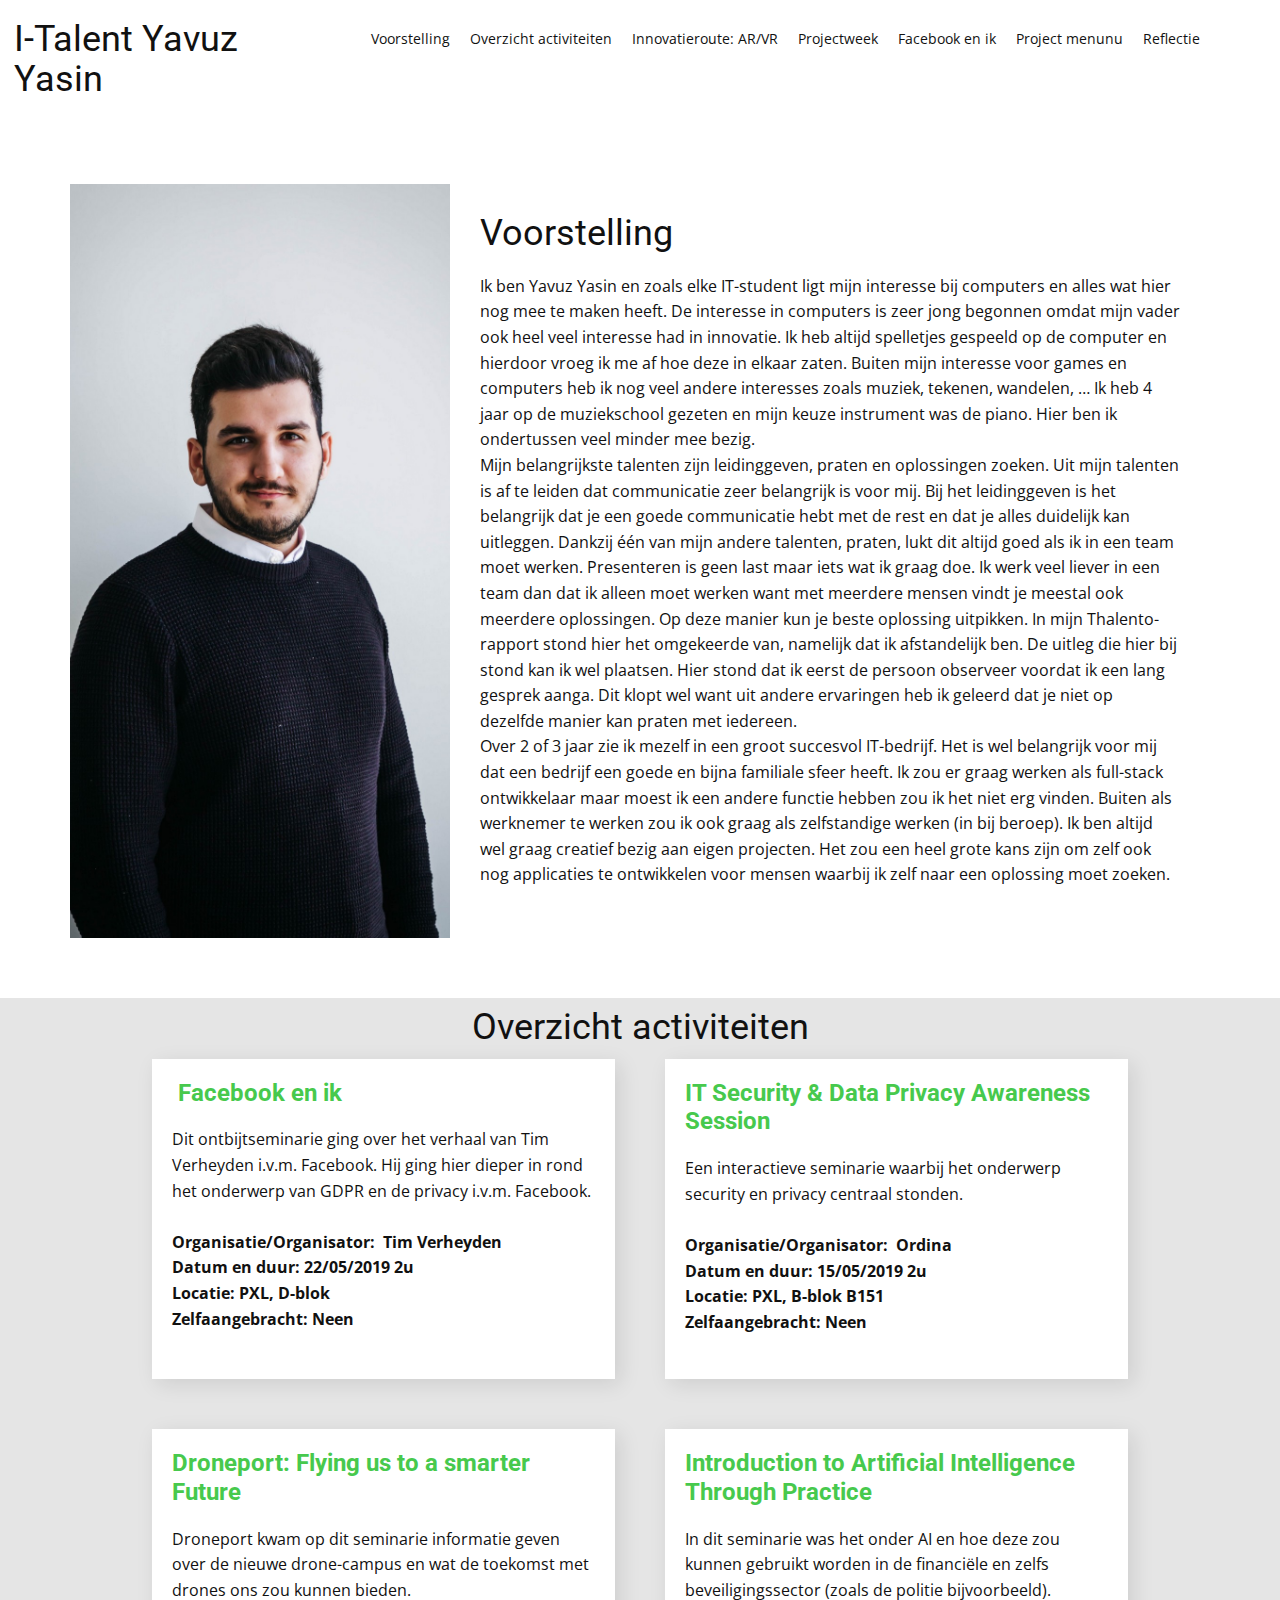
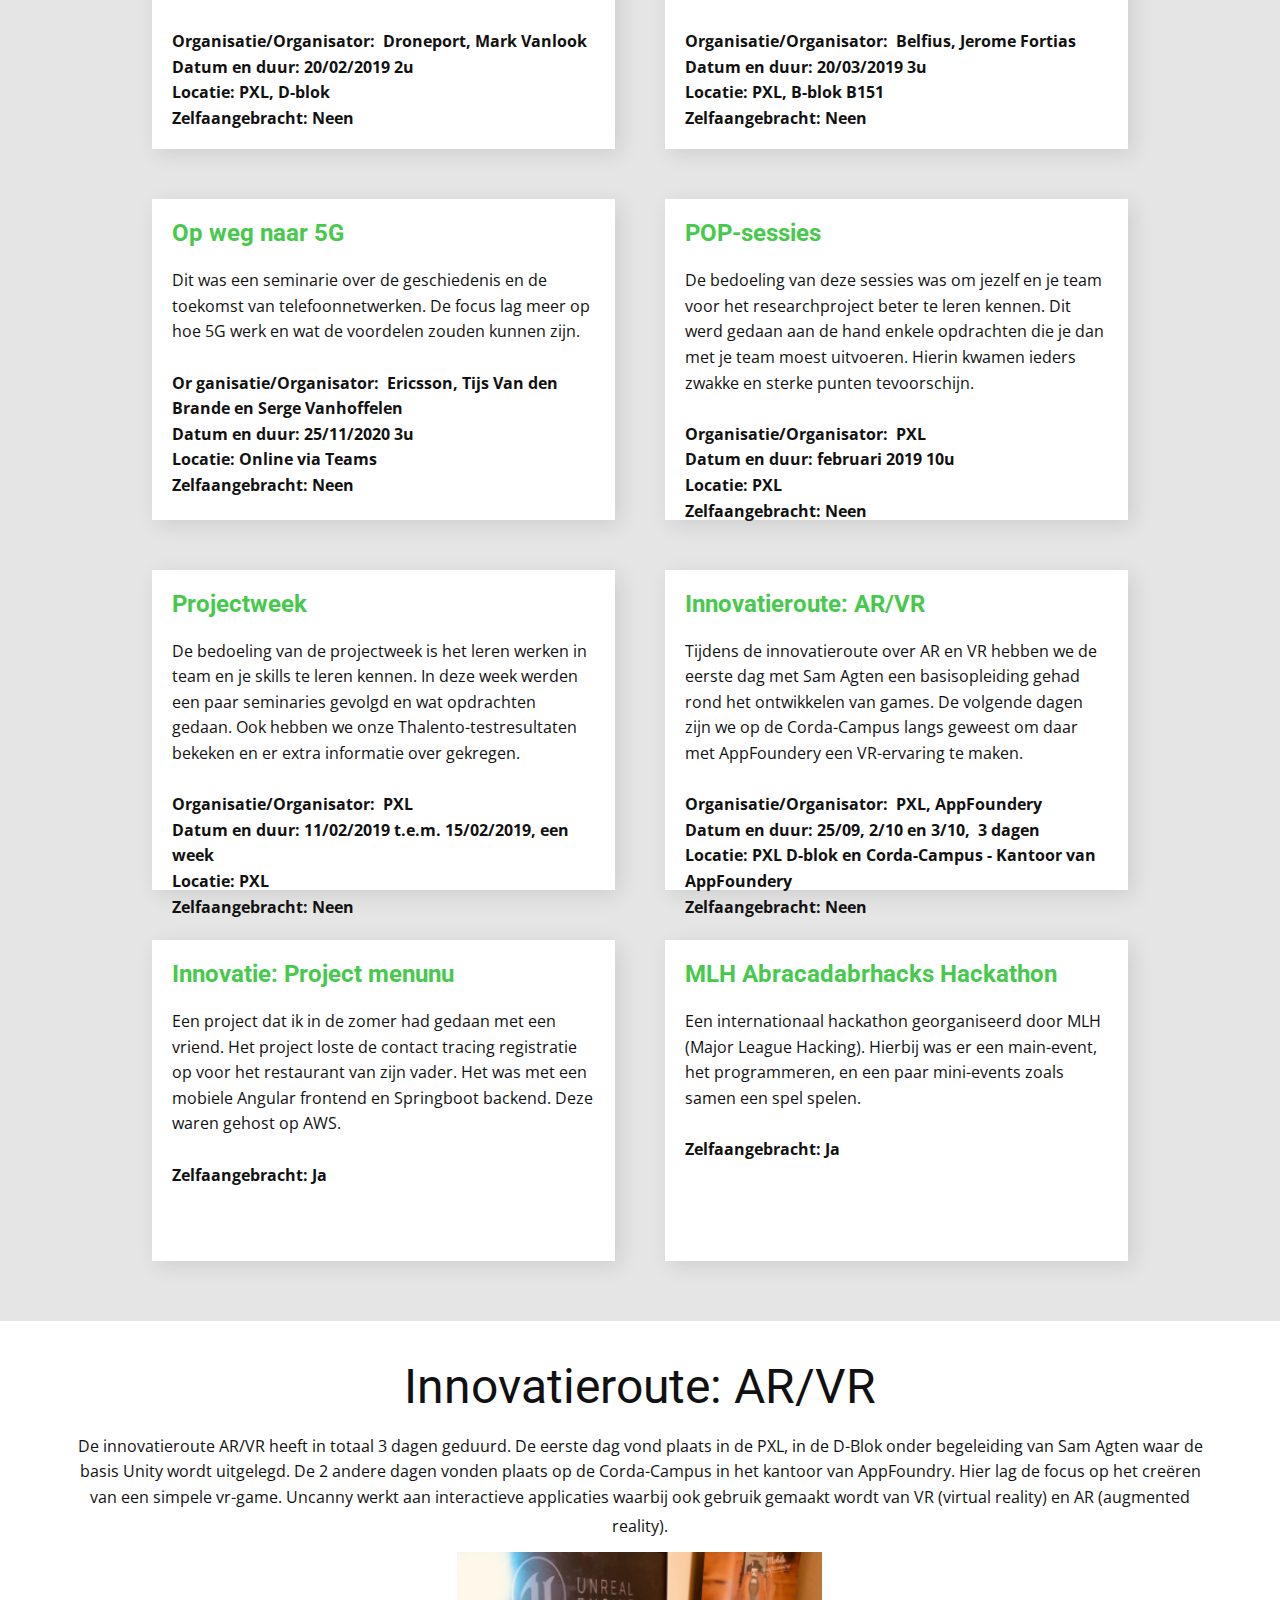
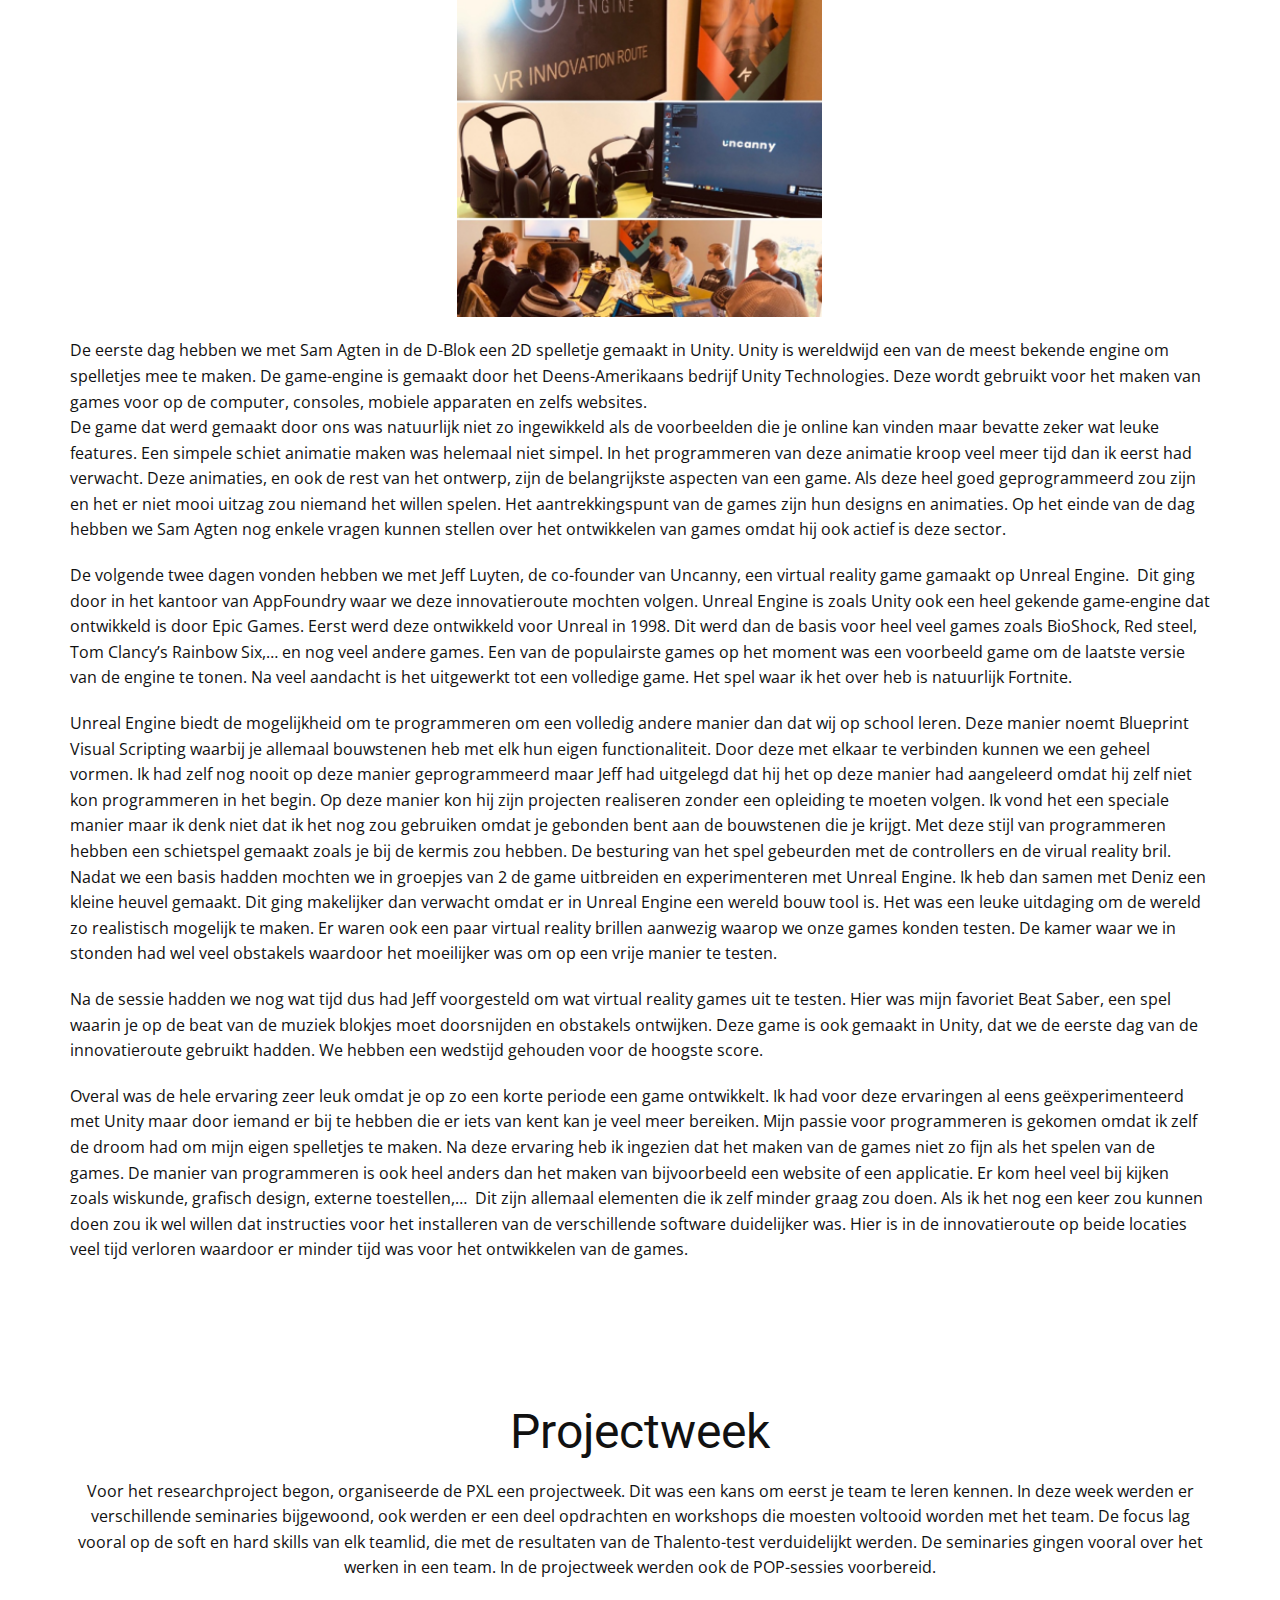
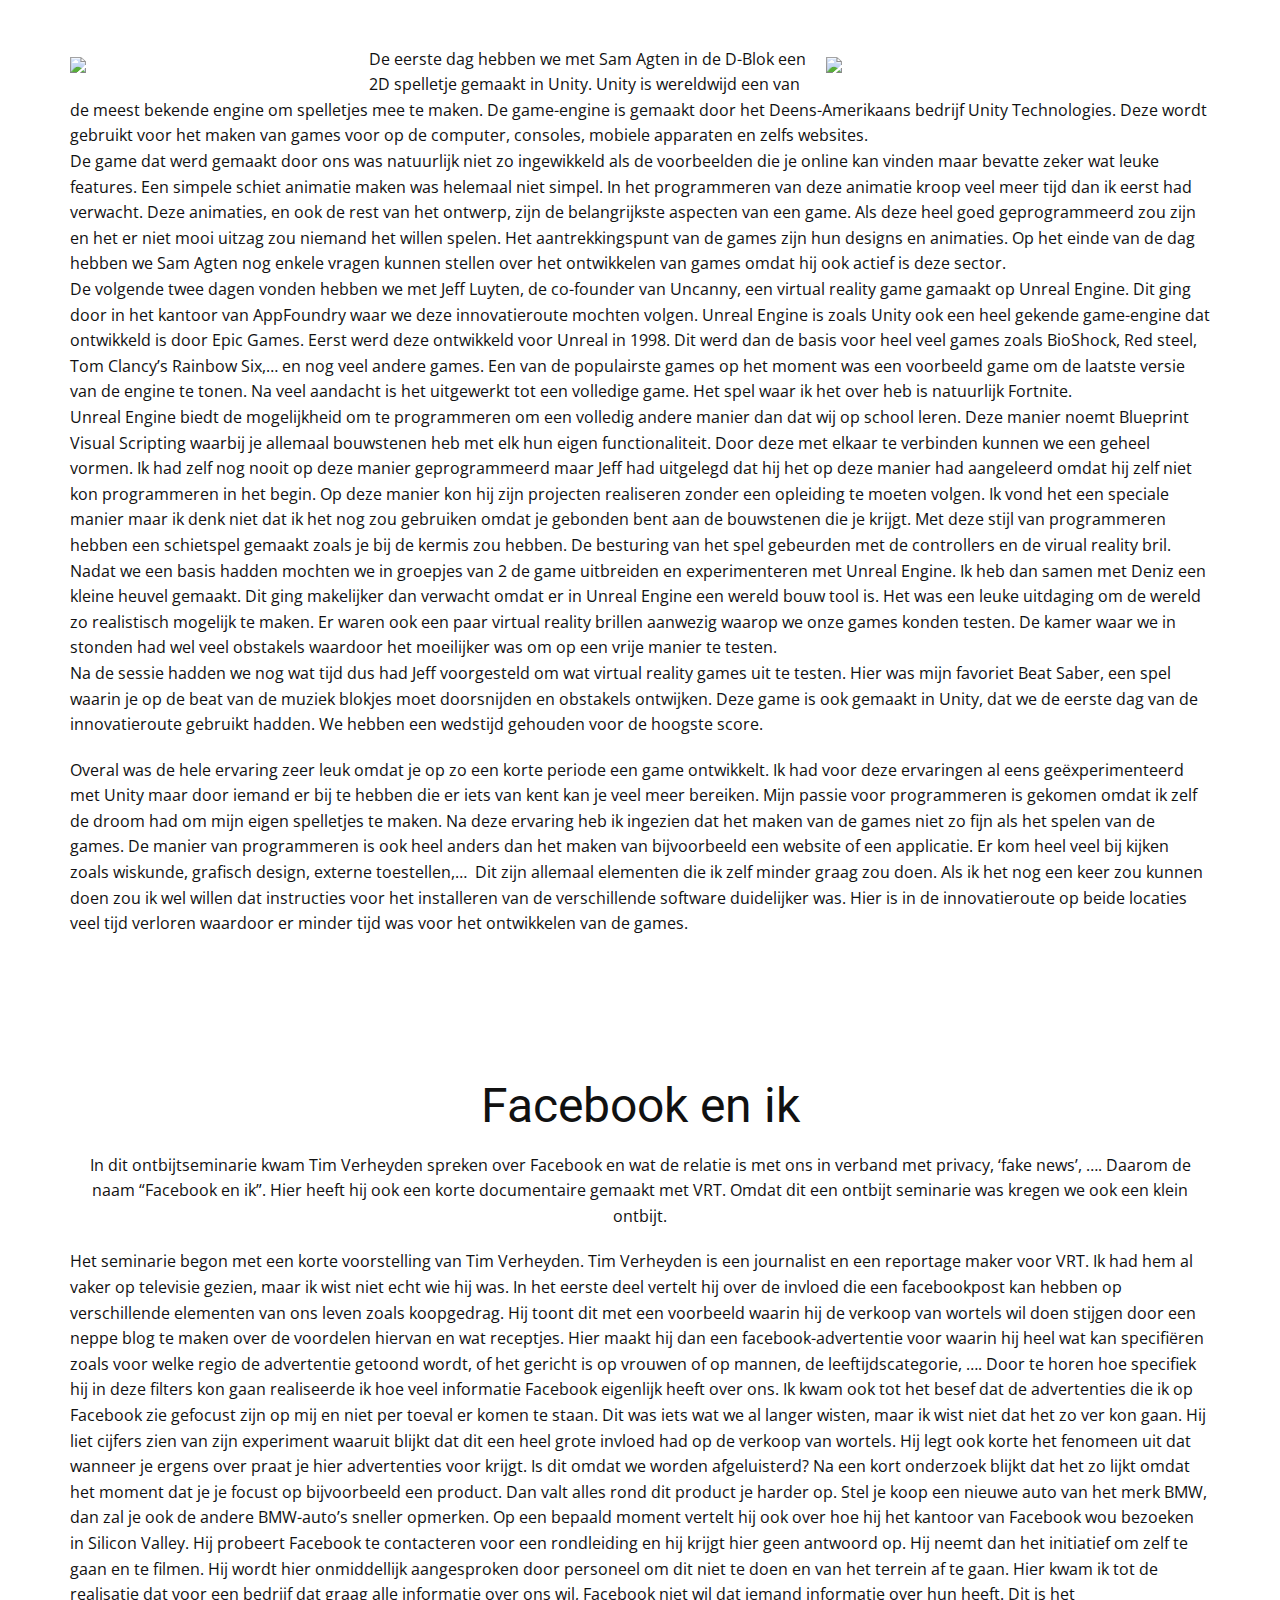
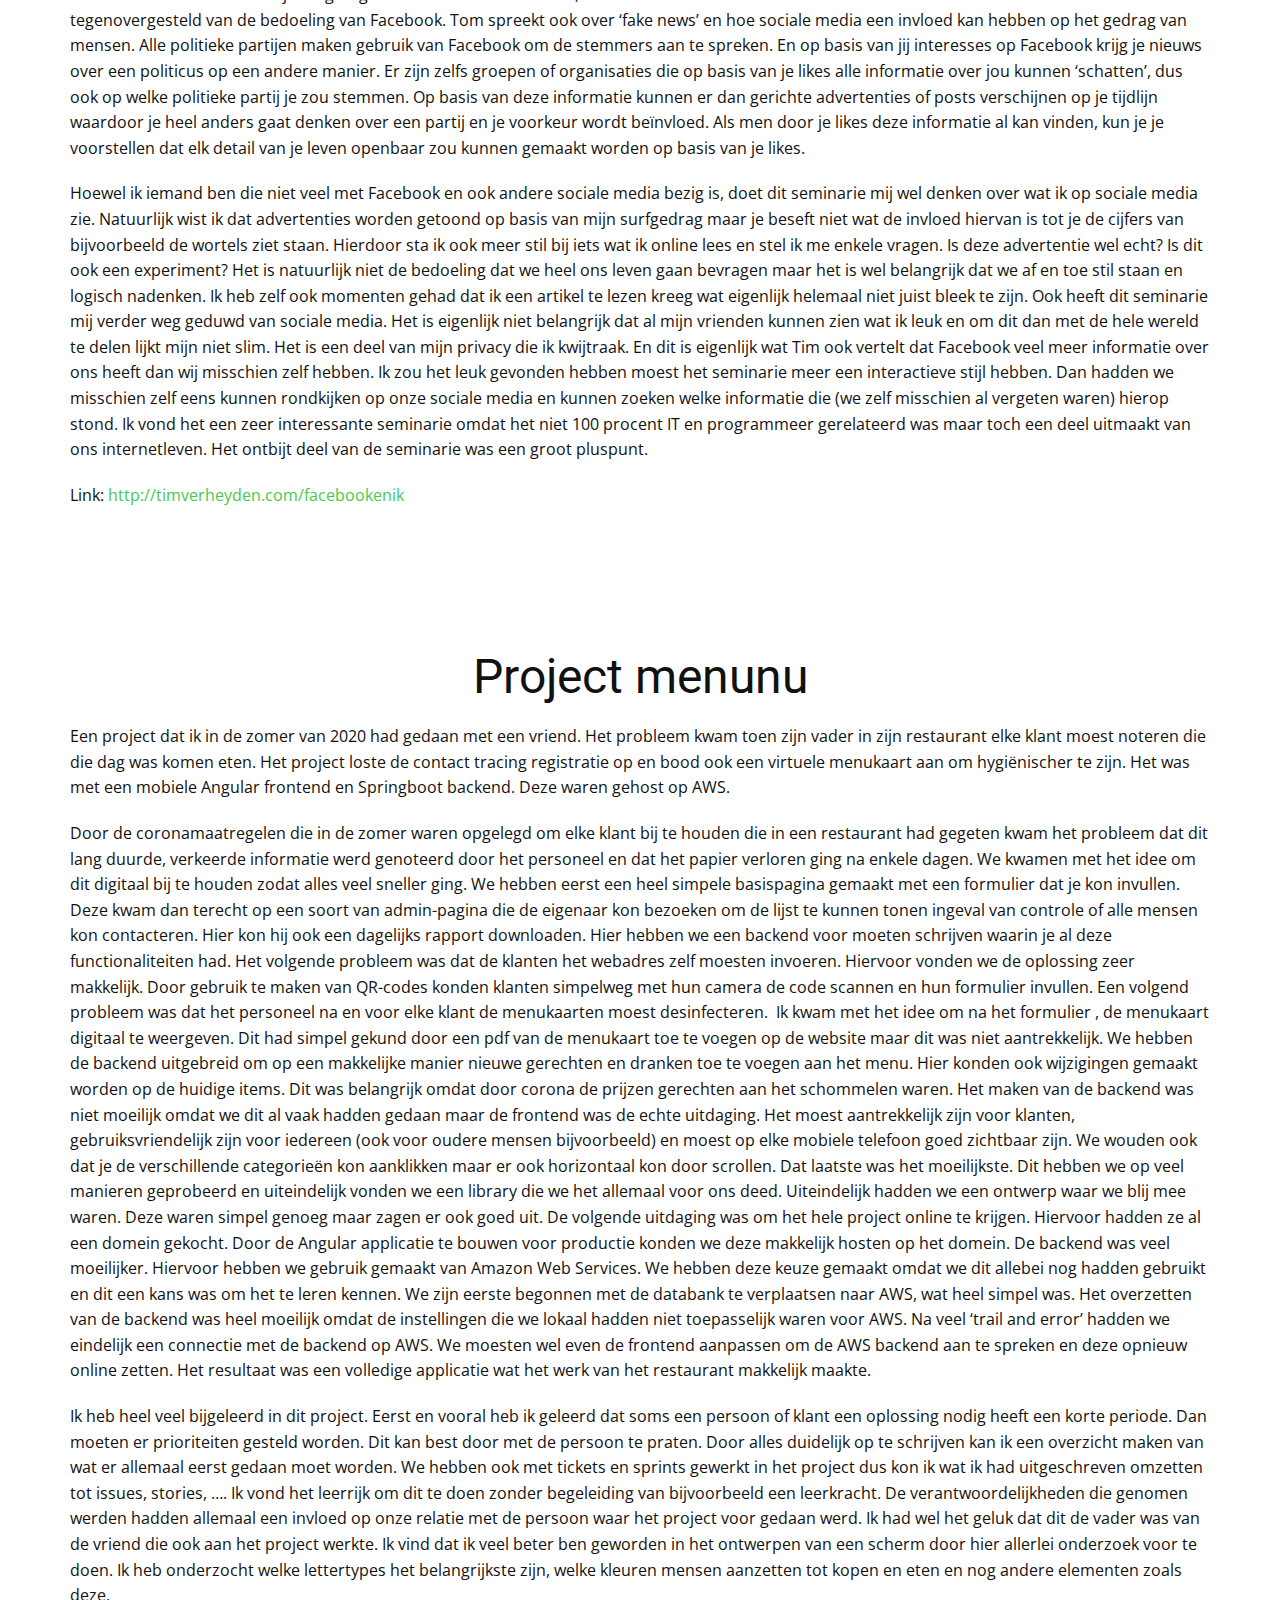
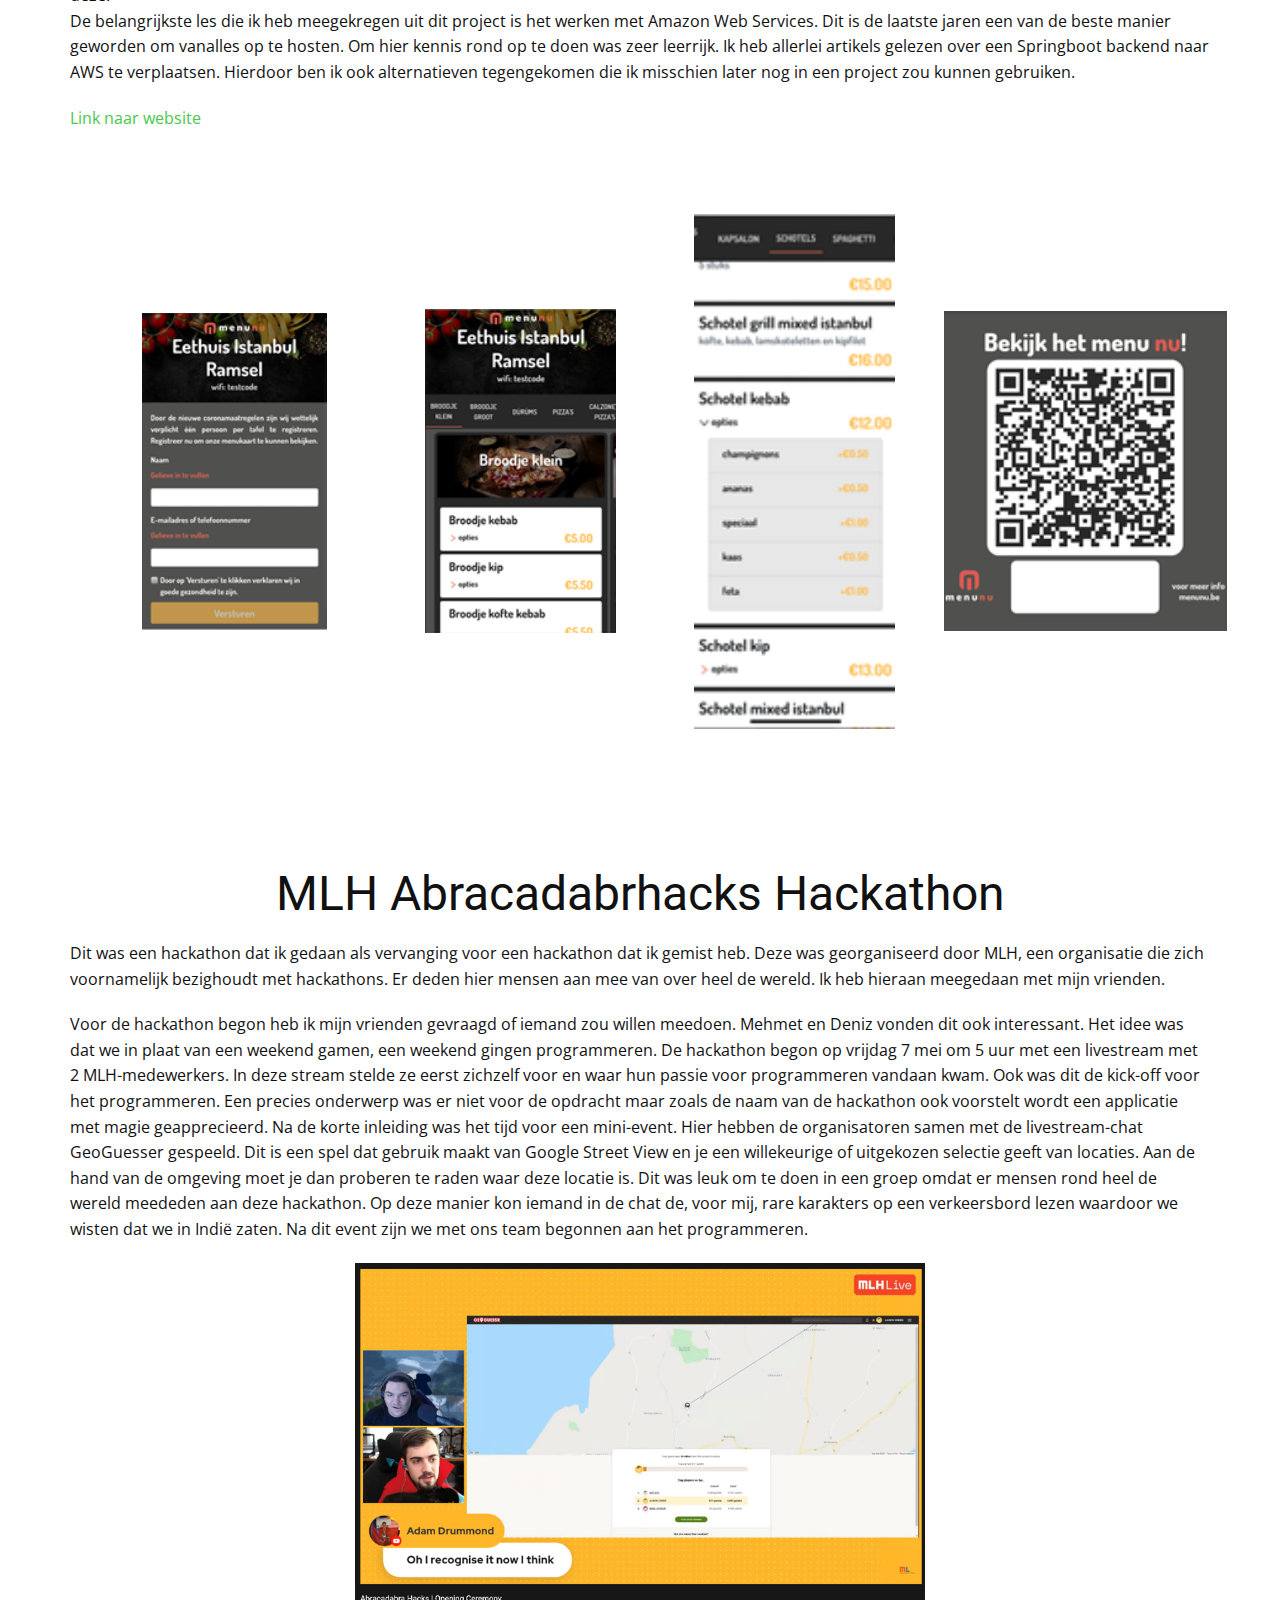
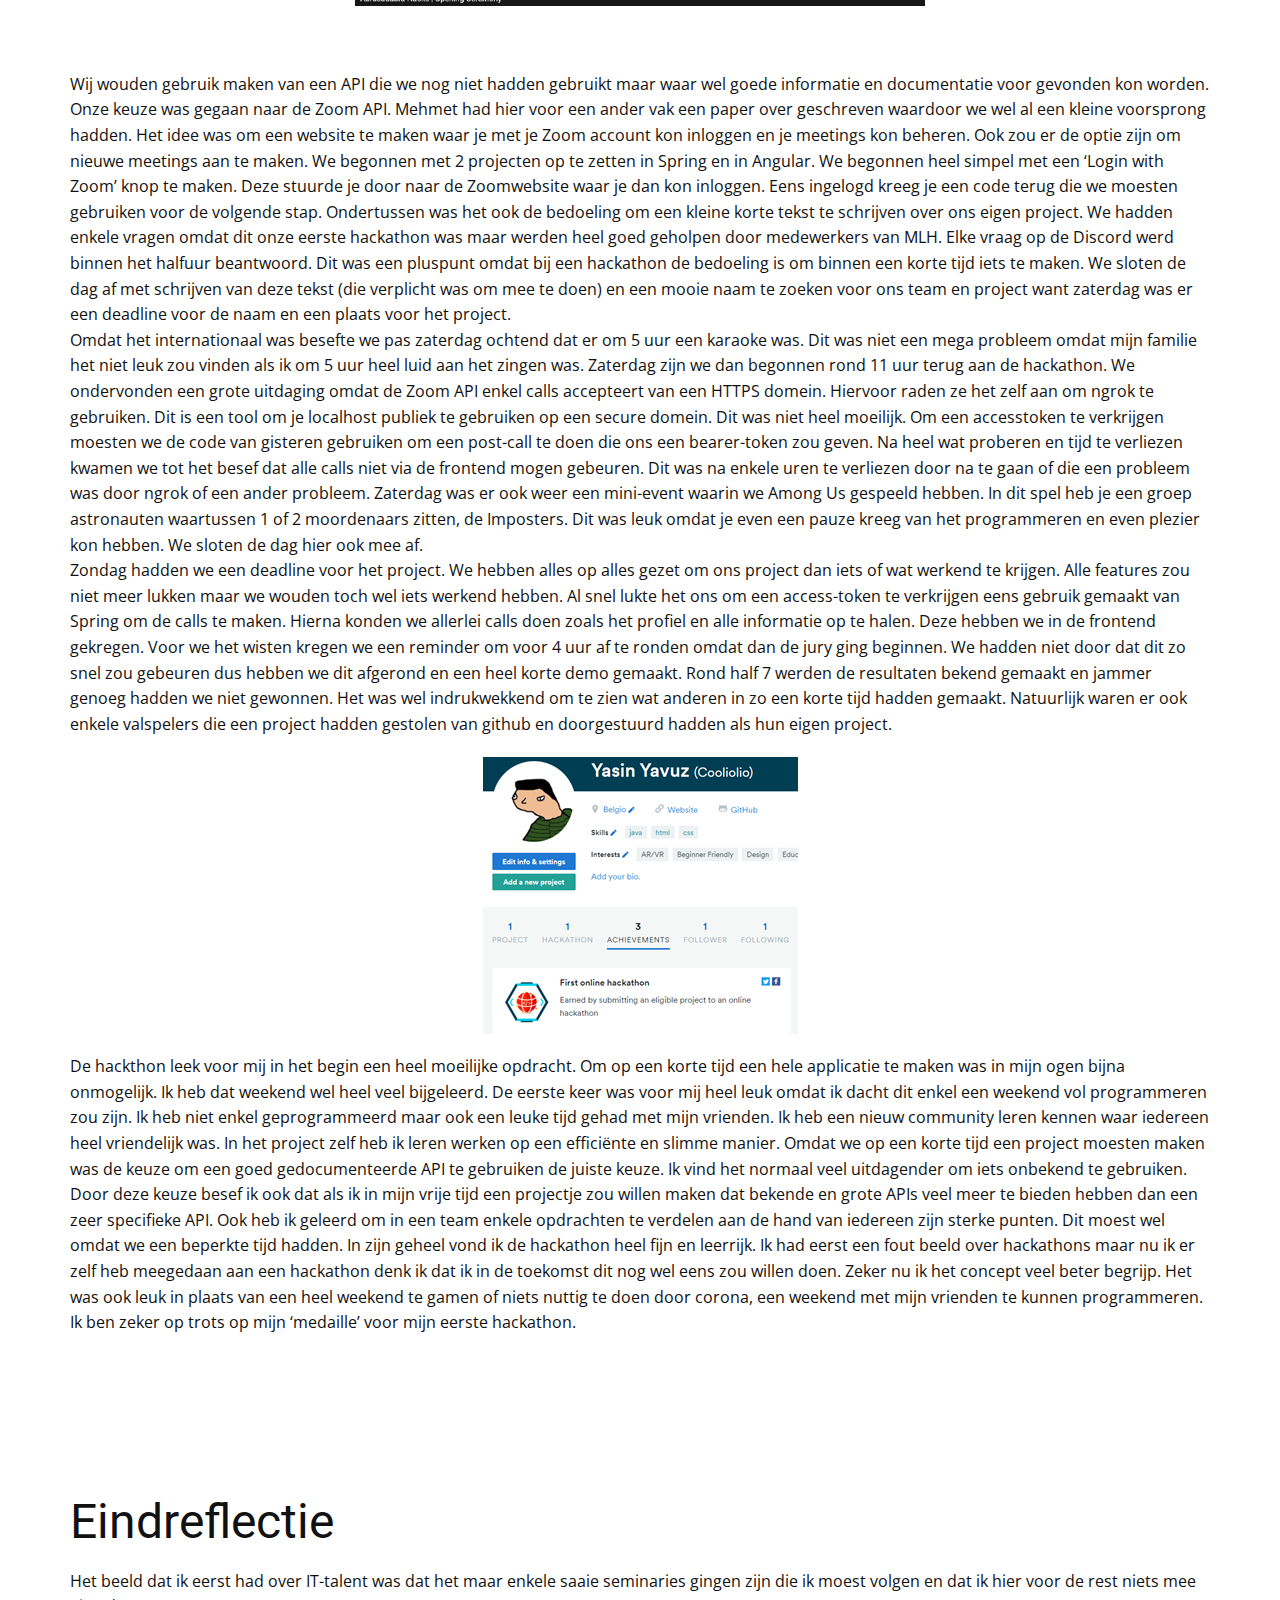
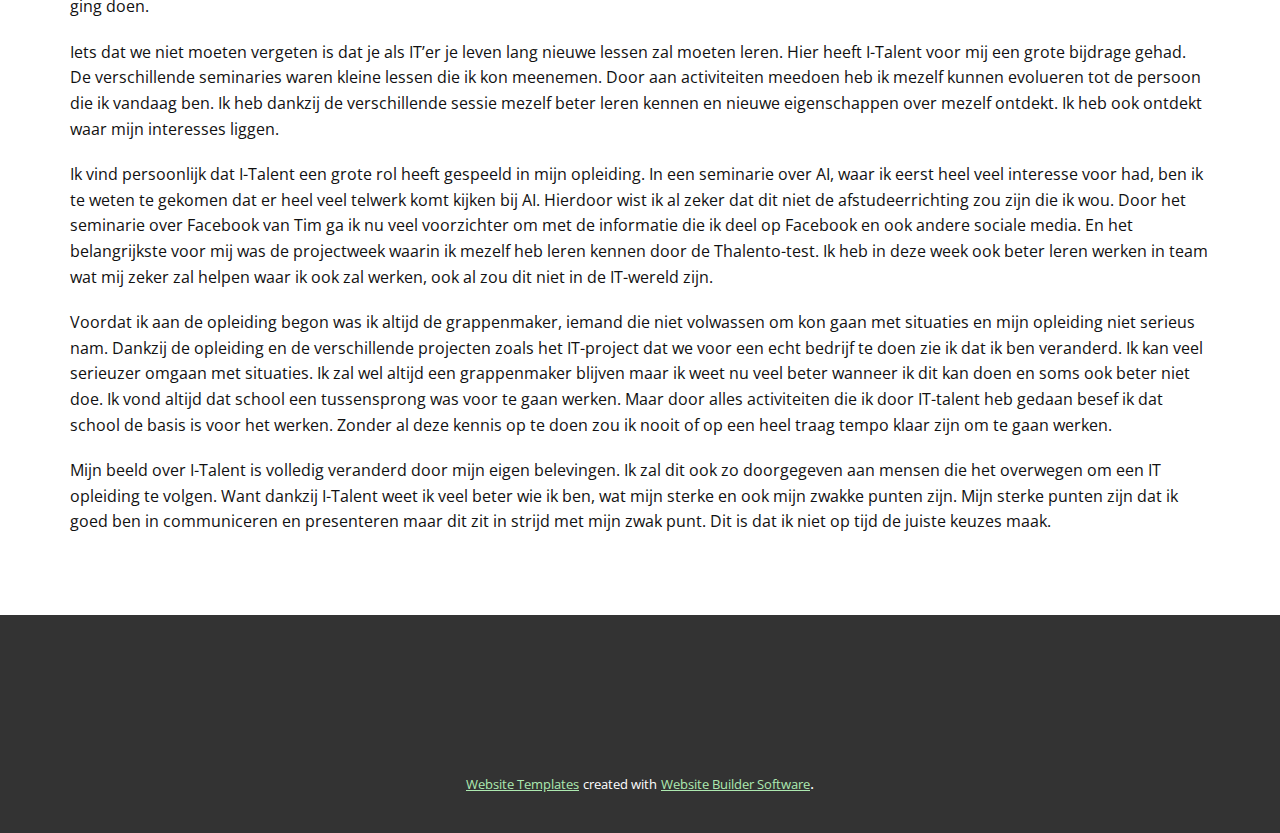
==== commit 73b5832b: "Updated picture" ====
--- a/index.html
+++ b/index.html
@@ -78,10 +78,10 @@
         <div class="u-clearfix u-expanded-width u-layout-wrap u-layout-wrap-1">
           <div class="u-layout">
             <div class="u-layout-row">
-              <div class="u-align-left u-container-style u-image u-layout-cell u-size-13 u-image-1" data-image-width="244" data-image-height="521">
+              <div class="u-align-left u-container-style u-image u-layout-cell u-size-20 u-image-1" data-image-width="2999" data-image-height="3749">
                 <div class="u-container-layout u-valign-top u-container-layout-1"></div>
               </div>
-              <div class="u-container-style u-layout-cell u-size-47 u-layout-cell-2">
+              <div class="u-container-style u-layout-cell u-size-40 u-layout-cell-2">
                 <div class="u-container-layout u-container-layout-2">
                   <h2 class="u-text u-text-default u-text-1">Voorstelling</h2>
                   <p class="u-text u-text-2">Ik ben Yavuz Yasin en zoals elke IT-student
--- a/Thuis.css
+++ b/Thuis.css
@@ -9,8 +9,8 @@
 
 .u-section-1 .u-image-1 {
   min-height: 581px;
-  background-image: url("images/dadadada.PNG");
-  background-position: 50% 8.79%;
+  background-image: url("images/IMG_0015.jpg");
+  background-position: 50% 50%;
 }
 
 .u-section-1 .u-container-layout-1 {
